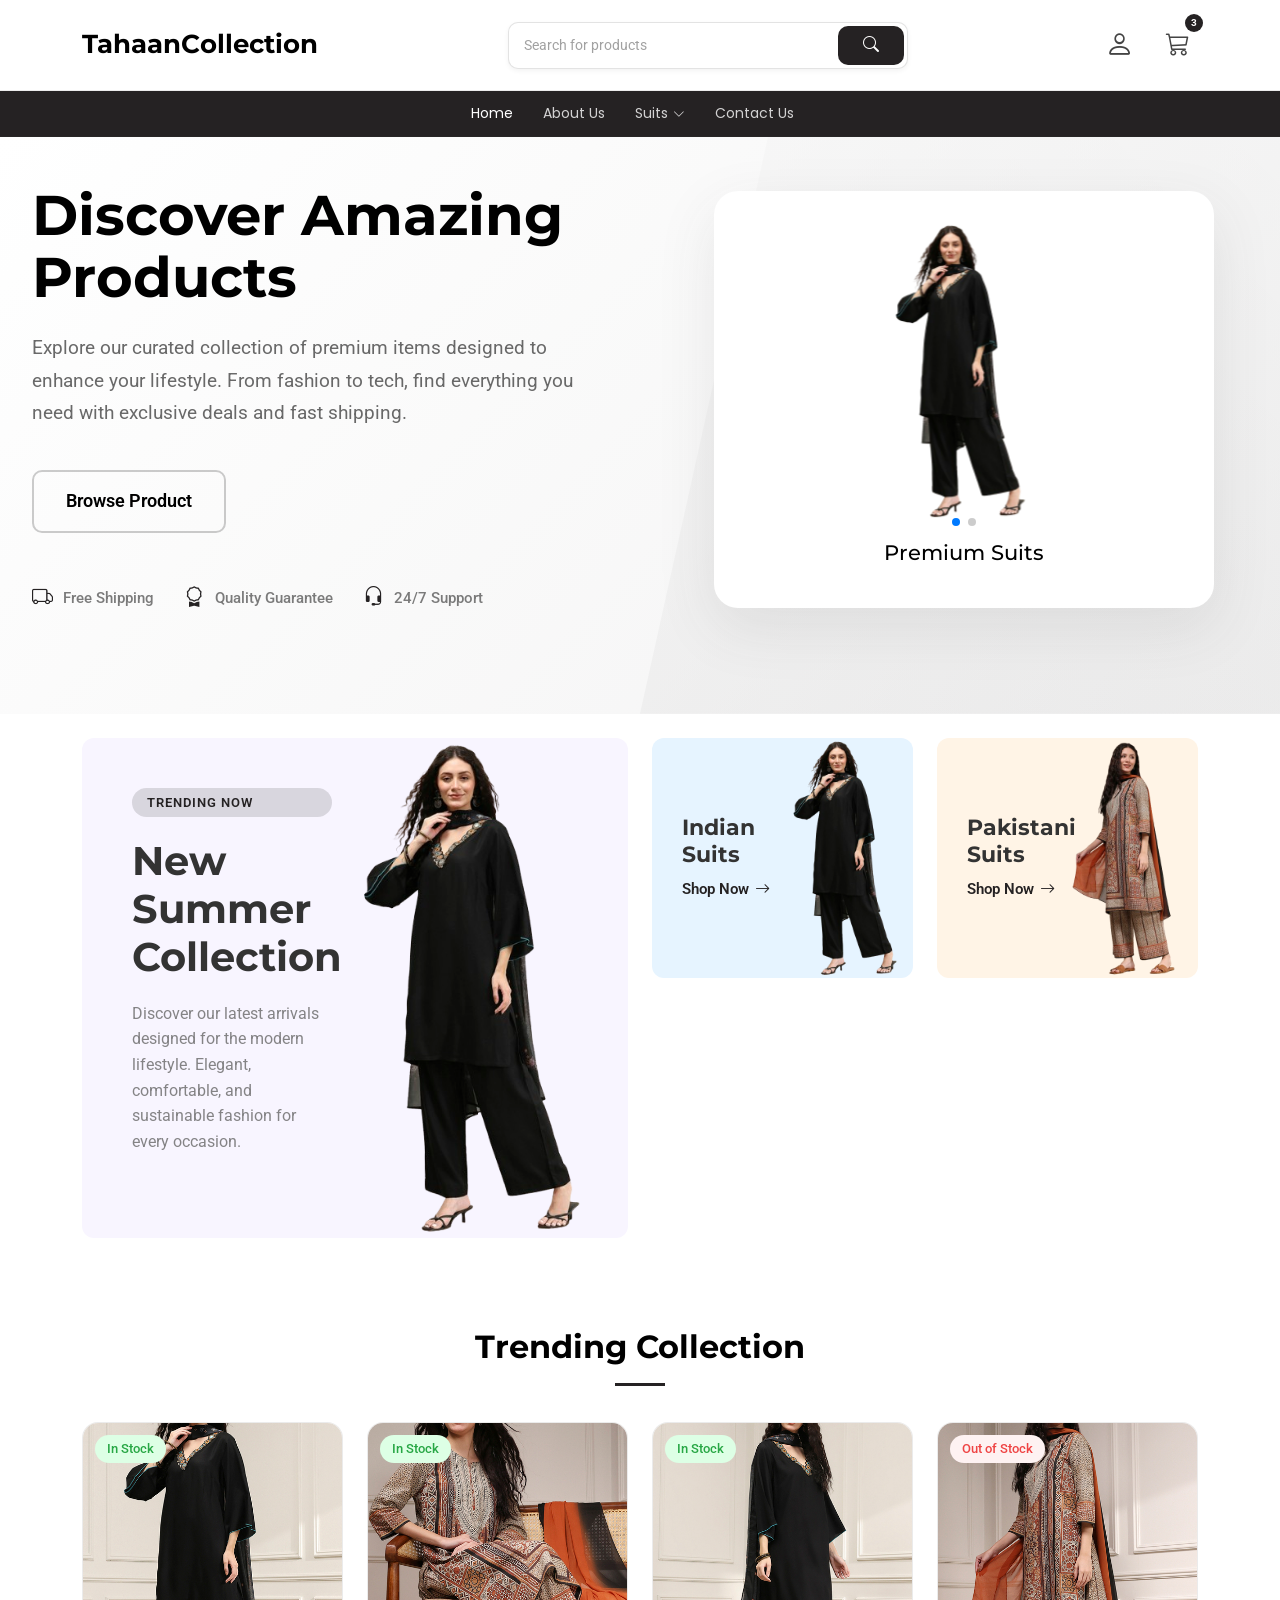
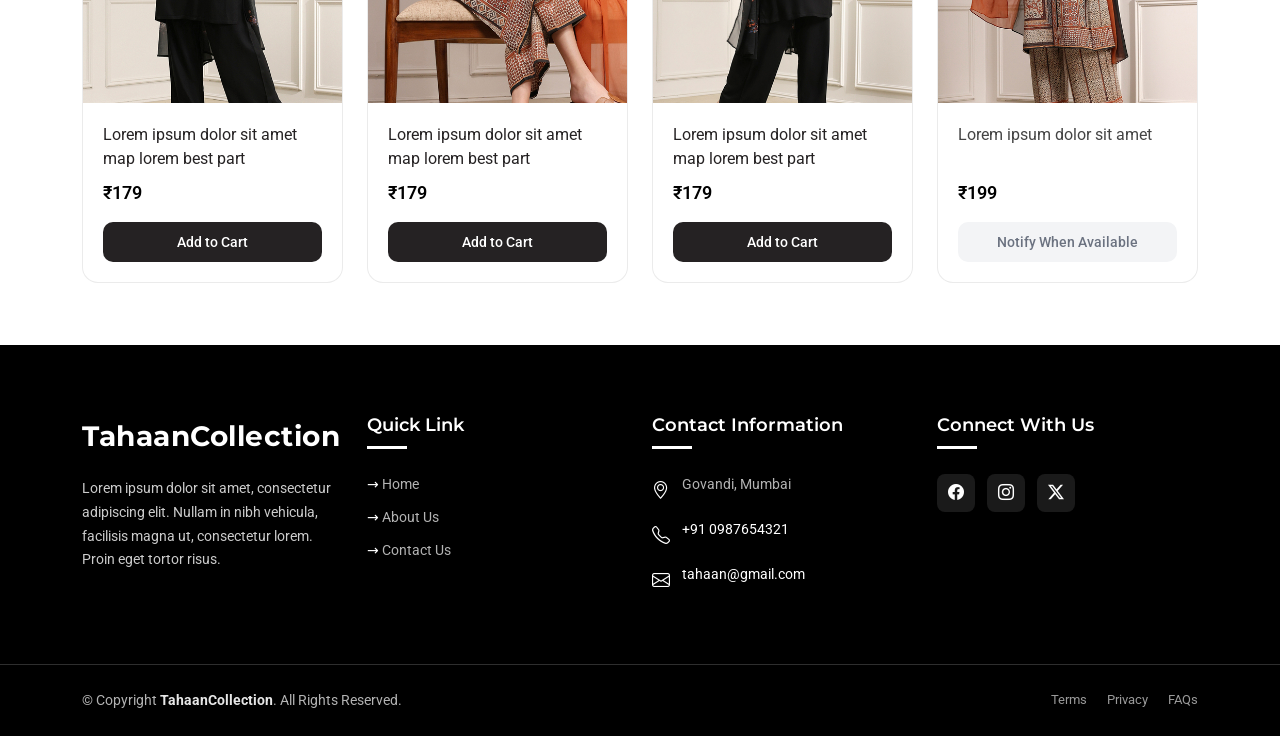
==== index.html @ 49e8da17 "first update" ====
<!DOCTYPE html>
<html lang="en">

<head>
  <meta charset="utf-8">
  <meta content="width=device-width, initial-scale=1.0" name="viewport">
  <title>Welcome to Tahaancollection</title>
  <meta name="description" content="">
  <meta name="keywords" content="">

  <!-- Favicons -->
  <!-- <link href="assets/img/favicon.png" rel="icon"> -->
  <link href="assets/img/apple-touch-icon.png" rel="apple-touch-icon">

  <!-- Fonts -->
  <link href="https://fonts.googleapis.com" rel="preconnect">
  <link href="https://fonts.gstatic.com" rel="preconnect" crossorigin>
  <link href="https://fonts.googleapis.com/css2?family=Roboto:ital,wght@0,100;0,300;0,400;0,500;0,700;0,900;1,100;1,300;1,400;1,500;1,700;1,900&family=Montserrat:ital,wght@0,100;0,200;0,300;0,400;0,500;0,600;0,700;0,800;0,900;1,100;1,200;1,300;1,400;1,500;1,600;1,700;1,800;1,900&family=Poppins:ital,wght@0,100;0,200;0,300;0,400;0,500;0,600;0,700;0,800;0,900;1,100;1,200;1,300;1,400;1,500;1,600;1,700;1,800;1,900&display=swap" rel="stylesheet">

  <!-- Vendor CSS Files -->
  <link href="assets/vendor/bootstrap/css/bootstrap.min.css" rel="stylesheet">
  <link href="assets/vendor/bootstrap-icons/bootstrap-icons.css" rel="stylesheet">
  <link href="assets/vendor/swiper/swiper-bundle.min.css" rel="stylesheet">
  <link href="assets/vendor/aos/aos.css" rel="stylesheet">
  <link href="assets/vendor/glightbox/css/glightbox.min.css" rel="stylesheet">
  <link href="assets/vendor/drift-zoom/drift-basic.css" rel="stylesheet">

  <!-- Main CSS File -->
  <link href="assets/css/main.css" rel="stylesheet">
<style>
  .prd-details{
    height: 40px;
  }

  .hero-container {
  display: flex;
  align-items: center;
  justify-content: space-between;
  flex-wrap: wrap; /* allows stacking */
  gap: 2rem;
  padding: 2rem 1rem;
}

/* Left side (text) */
.hero-content {
  flex: 1 1 50%;
  min-width: 280px;
}

/* Right side (image/product showcase) */
.hero-visuals {
  flex: 1 1 45%;
  min-width: 280px;
  display: flex;
  justify-content: center;
}

.product-card {
  margin: auto;
  text-align: center;
}

/* Mobile view (less than 768px) */
@media (max-width: 768px) {
  .product-card {
    max-width: 350px;
    margin: auto;
    text-align: center;
  }
  .hero-container {
    flex-direction: column;
    text-align: center;
  }

  .hero-actions {
    justify-content: center;
  }

  .features-list {
    display: flex;
    justify-content: center;
    gap: 1rem;
    flex-wrap: wrap;
  }

  .hero-visuals {
    margin-top: 2rem;
  }
}

</style>
</head>

<body class="index-page">

  <header id="header" class="header sticky-top">
    
    <!-- Main Header -->
    <div class="main-header">
      <div class="container-fluid container-xl">
        <div class="d-flex py-3 align-items-center justify-content-between">

          <!-- Logo -->
          <a href="index.html" class="logo d-flex align-items-center">
            <!-- Uncomment the line below if you also wish to use an image logo -->
            <!-- <img src="assets/img/logo.webp" alt=""> -->
            <h1 class="sitename">TahaanCollection</h1>
          </a>

          <!-- Search -->
          <form class="search-form desktop-search-form">
            <div class="input-group">
              <input type="text" class="form-control" placeholder="Search for products">
              <button class="btn" type="submit">
                <i class="bi bi-search"></i>
              </button>
            </div>
          </form>

          <!-- Actions -->
          <div class="header-actions d-flex align-items-center justify-content-end">

            <!-- Mobile Search Toggle -->
            <button class="header-action-btn mobile-search-toggle d-xl-none" type="button" data-bs-toggle="collapse" data-bs-target="#mobileSearch" aria-expanded="false" aria-controls="mobileSearch">
              <i class="bi bi-search"></i>
            </button>

            <!-- Account -->
            <div class="dropdown account-dropdown">
              <button class="header-action-btn" data-bs-toggle="dropdown">
                <i class="bi bi-person"></i>
              </button>
              <div class="dropdown-menu">
                <div class="dropdown-header">
                  <h6>Welcome to <span class="sitename">TahaanCollection</span></h6>
                  <p class="mb-0">Access account &amp; manage orders</p>
                </div>
                <div class="dropdown-body">
                  <a class="dropdown-item d-flex align-items-center" href="account.html">
                    <i class="bi bi-person-circle me-2"></i>
                    <span>My Profile</span>
                  </a>
                  <a class="dropdown-item d-flex align-items-center" href="account.html">
                    <i class="bi bi-bag-check me-2"></i>
                    <span>My Orders</span>
                  </a>
                  <!-- <a class="dropdown-item d-flex align-items-center" href="account.html">
                    <i class="bi bi-heart me-2"></i>
                    <span>My Wishlist</span>
                  </a> -->
                  <!-- <a class="dropdown-item d-flex align-items-center" href="account.html">
                    <i class="bi bi-gear me-2"></i>
                    <span>Settings</span>
                  </a> -->
                </div>
                <div class="dropdown-footer">
                  <a href="login.html" class="btn btn-primary w-100 mb-2">Sign In</a>
                  <a href="register.html" class="btn btn-outline-primary w-100">Register</a>
                </div>
              </div>
            </div>

            <!-- Wishlist -->
            <!-- <a href="account.html" class="header-action-btn d-none d-md-block">
              <i class="bi bi-heart"></i>
              <span class="badge">0</span>
            </a> -->

            <!-- Cart -->
            <a href="cart.html" class="header-action-btn">
              <i class="bi bi-cart3"></i>
              <span class="badge">3</span>
            </a>

            <!-- Mobile Navigation Toggle -->
            <i class="mobile-nav-toggle d-xl-none bi bi-list me-0"></i>

          </div>
        </div>
      </div>
    </div>

    <!-- Navigation -->
    <div class="header-nav">
      <div class="container-fluid container-xl position-relative">
        <nav id="navmenu" class="navmenu">
          <ul style="justify-content: center;">
            <li><a href="index.html" class="active">Home</a></li>
            <li><a href="about.html">About Us</a></li>
            <!-- Products Mega Menu 2 -->
            <li class="products-megamenu-2"><a href="#"><span>Suits</span> <i class="bi bi-chevron-down toggle-dropdown"></i></a>

              <!-- Products Mega Menu 2 Mobile View -->
              <ul class="mobile-megamenu">
                <li class="dropdown"><a href="#"><span>Indian Suit</span> <i class="bi bi-chevron-down toggle-dropdown"></i></a>
                  <ul>
                    <!-- <li><a href="#">Shirts &amp; Tops</a></li> -->
                    <li><a href="#">Suit Name 1</a></li>
                    <li><a href="#">Suit Name 2</a></li>
                    <li><a href="#">Suit Name 3</a></li>
                    <li><a href="#">Suit Name 4</a></li>
                  </ul>
                </li>

                <li class="dropdown"><a href="#"><span>Pakistani Suit</span> <i class="bi bi-chevron-down toggle-dropdown"></i></a>
                  <ul>
                    <li><a href="#">Suit Name 1</a></li>
                    <li><a href="#">Suit Name 2</a></li>
                    <li><a href="#">Suit Name 3</a></li>
                    <li><a href="#">Suit Name 4</a></li>
                  </ul>
                </li>
              </ul>
              <!-- End Products Mega Menu 2 Mobile View -->

              <!-- Products Mega Menu 2 Desktop View -->
              <div class="desktop-megamenu">

                <!-- Tabs Content -->
                <div class="megamenu-content tab-content">

                  <!-- Women Tab -->
                  <div class="tab-pane fade show active" id="womens-content-1883" role="tabpanel" aria-labelledby="womens-tab">
                    <div class="category-layout">
                      <div class="categories-section">
                        <div class="category-headers">
                          <h4>Indian Suit</h4>
                          <h4>Pakistani Suit</h4>
                        </div>

                        <div class="category-links">
                          <div class="link-row">
                            <a href="#">Suit Name 1</a>
                            <a href="#">Suit Name 1</a>
                          </div>
                          <div class="link-row">
                            <a href="#">Suit Name 2</a>
                            <a href="#">Suit Name 2</a>
                          </div>
                          <div class="link-row">
                            <a href="#">Suit Name 3</a>
                            <a href="#">Suit Name 3</a>
                          </div>
                          <div class="link-row">
                            <a href="#">Suit Name 4</a>
                            <a href="#">Suit Name 4</a>
                          </div>
                        </div>
                      </div>
                    </div>
                  </div>
                </div>

              </div><!-- End Products Mega Menu 2 Desktop View -->

            </li><!-- End Products Mega Menu 2 -->

            <li><a href="contact.html">Contact Us</a></li>

          </ul>
        </nav>
      </div>
    </div>

    <!-- Mobile Search Form -->
    <div class="collapse" id="mobileSearch">
      <div class="container">
        <form class="search-form">
          <div class="input-group">
            <input type="text" class="form-control" placeholder="Search for products">
            <button class="btn" type="submit">
              <i class="bi bi-search"></i>
            </button>
          </div>
        </form>
      </div>
    </div>

  </header>

  <main class="main">

    <!-- Hero Section -->
    <section id="hero" class="hero section pt-5">

      <div class="container-fluid">
        <div class="hero-container">
          <div class="hero-content">
            <div class="content-wrapper" data-aos="fade-up" data-aos-delay="100">
              <h1 class="hero-title">Discover Amazing Products</h1>
              <p class="hero-description">Explore our curated collection of premium items designed to enhance your lifestyle. From fashion to tech, find everything you need with exclusive deals and fast shipping.</p>
              <div class="hero-actions" data-aos="fade-up" data-aos-delay="200">
                <!-- <a href="#products" class="btn-primary">Shop Now</a> -->
                <a href="#categories" class="btn-secondary">Browse Product</a>
              </div>
              <div class="features-list" data-aos="fade-up" data-aos-delay="300">
                <div class="feature-item">
                  <i class="bi bi-truck"></i>
                  <span>Free Shipping</span>
                </div>
                <div class="feature-item">
                  <i class="bi bi-award"></i>
                  <span>Quality Guarantee</span>
                </div>
                <div class="feature-item">
                  <i class="bi bi-headset"></i>
                  <span>24/7 Support</span>
                </div>
              </div>
            </div>
          </div>

          <div class="hero-visuals">
            <div class="product-showcase" data-aos="fade-left" data-aos-delay="200">
              <div class="product-card featured">
                <div class="swiper mySwiper">
                  <div class="swiper-wrapper">
                    <div class="swiper-slide"><img src="assets/img/suit/ind1-removebg.png" alt="Featured Product" class="img-fluid"></div>
                    <div class="swiper-slide"><img src="assets/img/suit/pak4-removebg.png" alt="Featured Product" class="img-fluid"></div>
                    <!-- <div class="swiper-slide"><img src="assets/img/product/product-2.webp" alt="Featured Product" class="img-fluid"></div> -->
                  </div>
                  <div class="swiper-pagination"></div>
                </div>
                
                <div class="product-info">
                  <h4>Premium Suits</h4>
                </div>
              </div>
            </div>
          </div>
        </div>
      </div>

    </section><!-- /Hero Section -->

    <!-- Promo Cards Section -->
    <section id="promo-cards" class="promo-cards section">
      <div class="container" data-aos="fade-up" data-aos-delay="100">
        <div class="row gy-4">

          <div class="col-lg-6">
            <div class="category-featured" data-aos="fade-right" data-aos-delay="200">
              <div class="category-image">
                <img src="assets/img/suit/ind1-removebg.png" alt="Women's Collection" class="img-fluid">
              </div>
              <div class="category-content">
                <span class="category-tag">Trending Now</span>
                <h2>New Summer Collection</h2>
                <p>Discover our latest arrivals designed for the modern lifestyle. Elegant, comfortable, and sustainable fashion for every occasion.</p>
                <!-- <a href="#" class="btn-shop">Explore Collection <i class="bi bi-arrow-right"></i></a> -->
              </div>
            </div>
          </div>

          <div class="col-lg-6">

            <div class="row gy-4">

              <div class="col-xl-6">
                <div class="category-card cat-men" data-aos="fade-up" data-aos-delay="300">
                  <div class="category-image">
                    <img src="assets/img/suit/ind1-removebg.png" alt="Men's Fashion" class="img-fluid">
                  </div>
                  <div class="category-content">
                    <h4>Indian Suits</h4>
                    <a href="#" class="card-link">Shop Now <i class="bi bi-arrow-right"></i></a>
                  </div>
                </div>
              </div>

              <div class="col-xl-6">
                <div class="category-card cat-kids" data-aos="fade-up" data-aos-delay="400">
                  <div class="category-image">
                    <img src="assets/img/suit/pak4-removebg.png" alt="Kid's Fashion" class="img-fluid">
                  </div>
                  <div class="category-content">
                    <h4>Pakistani Suits</h4>
                    <a href="#" class="card-link">Shop Now <i class="bi bi-arrow-right"></i></a>
                  </div>
                </div>
              </div>
            </div>
          </div>

        </div>

      </div>
    </section><!-- /Promo Cards Section -->
    <!-- Best Sellers Section -->
    <section id="best-sellers" class="best-sellers section">

      <!-- Section Title -->
      <div class="container section-title pb-3" data-aos="fade-up">
        <h2>Trending Collection</h2>
        <!-- <p>Necessitatibus eius consequatur ex aliquid fuga eum quidem sint consectetur velit</p> -->
      </div>
      <!-- End Section Title -->

      <div class="container" data-aos="fade-up" data-aos-delay="100">

        <div class="account">
          <div class="wishlist-grid">
            <!-- Product Item 1 -->
            <div class="wishlist-card" data-aos="fade-up" data-aos-delay="100">
              <div class="wishlist-image">
                <a href="product-details.html"><img src="assets/img/suit/ind1.jpg" alt="Product" loading="lazy" class="img-fluid"></a>
                <div class="sale-badge">In Stock</div>
              </div>
              <div class="wishlist-content">
                <a href="product-details.html"><p class="prd-details">Lorem ipsum dolor sit amet map lorem best part</p></a>
                <div class="product-meta">
                  <div class="price">
                    <span class="current">₹179</span>
                    <!-- <span class="original">₹99.99</span> -->
                  </div>
                </div>
                <button type="button" class="btn-add-cart">Add to Cart</button>
              </div>
            </div>

            <!-- Product Item 2 -->
            <div class="wishlist-card" data-aos="fade-up" data-aos-delay="100">
              <div class="wishlist-image">
                <a href="product-details.html"><img src="assets/img/suit/pak1.jpg" alt="Product" loading="lazy"></a>
                <div class="sale-badge">In Stock</div>
              </div>
              <div class="wishlist-content">
                <a href="product-details.html"><p class="prd-details">Lorem ipsum dolor sit amet map lorem best part</p></a>
                <div class="product-meta">
                  <div class="price">
                    <span class="current">₹179</span>
                    <!-- <span class="original">₹99.99</span> -->
                  </div>
                </div>
                <button type="button" class="btn-add-cart">Add to Cart</button>
              </div>
            </div>

            <!-- Product Item 3 -->
            <div class="wishlist-card" data-aos="fade-up" data-aos-delay="100">
              <div class="wishlist-image">
                <a href="product-details.html"><img src="assets/img/suit/ind3.jpg" alt="Product" loading="lazy"></a>
                <div class="sale-badge">In Stock</div>
              </div>
              <div class="wishlist-content">
                <a href="product-details.html"><p class="prd-details">Lorem ipsum dolor sit amet map lorem best part</p></a>
                <div class="product-meta">
                  <div class="price">
                    <span class="current">₹179</span>
                    <!-- <span class="original">₹99.99</span> -->
                  </div>
                </div>
                <button type="button" class="btn-add-cart">Add to Cart</button>
              </div>
            </div>

            <!-- Product Item 4 -->
            <div class="wishlist-card" data-aos="fade-up" data-aos-delay="300">
              <div class="wishlist-image">
                <img src="assets/img/suit/pak4.jpg" alt="Product" loading="lazy">
                <div class="out-of-stock-badge">Out of Stock</div>
              </div>
              <div class="wishlist-content">
                <p class="prd-details">Lorem ipsum dolor sit amet</p>
                <div class="product-meta">
                  <div class="price">
                    <span class="current">₹199</span>
                  </div>
                </div>
                <button type="button" class="btn-notify">Notify When Available</button>
              </div>
            </div>
          </div>
          <!-- Product 1 -->
          
          <!-- End Product 4 -->

        </div>

      </div>

    </section>
    <!-- /Best Sellers Section -->
    
    
  </main>

  <footer id="footer" class="footer dark-background">
    <div class="footer-main">
      <div class="container">
        <div class="row gy-4">
          <div class="col-lg-3 col-md-6 col-sm-6">
            <div class="footer-widget footer-about">
              <a href="index.html" class="logo">
                <span class="sitename">TahaanCollection</span>
              </a>
              <p>Lorem ipsum dolor sit amet, consectetur adipiscing elit. Nullam in nibh vehicula, facilisis magna ut, consectetur lorem. Proin eget tortor risus.</p>

            </div>
          </div>

          <div class="col-lg-3 col-md-6 col-sm-6" style="justify-items:center">
            <div class="footer-widget">
              <h4>Quick Link</h4>
              <ul class="footer-links">
                <li><a href="index.html">Home</a></li>
                <li><a href="about.html">About Us</a></li>
                <li><a href="contact.html">Contact Us</a></li>
              </ul>
            </div>
          </div>

          <div class="col-lg-3 col-md-6">
            <div class="footer-widget">
              <h4>Contact Information</h4>
              <div class="footer-contact">
                <div class="contact-item">
                  <i class="bi bi-geo-alt"></i>
                  <span>Govandi, Mumbai</span>
                </div>
                <div class="contact-item">
                  <i class="bi bi-telephone"></i>
                  <span><a href="tel:+910987654321">+91 0987654321</a></span>
                </div>
                <div class="contact-item">
                  <i class="bi bi-envelope"></i>
                  <span><a href="mailto:tahaan@gmail.com">tahaan@gmail.com</a></span>
                </div>
              </div>
            </div>
          </div>
          <div class="col-lg-3 col-md-6 col-sm-6">
            <div class="social-links footer-widget mt-0">
                <h4>Connect With Us</h4>
                <div class="social-icons">
                  <a href="#" aria-label="Facebook"><i class="bi bi-facebook"></i></a>
                  <a href="#" aria-label="Instagram"><i class="bi bi-instagram"></i></a>
                  <a href="#" aria-label="Twitter"><i class="bi bi-twitter-x"></i></a>
                </div>
              </div>
          </div>
        </div>
      </div>
    </div>

    <div class="footer-bottom">
      <div class="container">
        <div class="row gy-3 align-items-center">
          <div class="col-lg-6 col-md-12">
            <div class="copyright">
              <p>© <span>Copyright</span> <strong class="sitename">TahaanCollection</strong>. All Rights Reserved.</p>
            </div>
          </div>

          <div class="col-lg-6 col-md-12">
            <div class="d-flex flex-wrap justify-content-lg-end justify-content-center align-items-center gap-4">
              

              <div class="legal-links">
                <a href="tos.html">Terms</a>
                <a href="privacy.html">Privacy</a>
                <a href="tos.html">FAQs</a>
              </div>
            </div>
          </div>
        </div>

      </div>
    </div>
  </footer>

  <!-- Scroll Top -->
  <a href="#" id="scroll-top" class="scroll-top d-flex align-items-center justify-content-center"><i class="bi bi-arrow-up-short"></i></a>

  <!-- Preloader -->
  <div id="preloader"></div>

  <!-- Vendor JS Files -->
  <script src="assets/vendor/bootstrap/js/bootstrap.bundle.min.js"></script>
  <script src="assets/vendor/php-email-form/validate.js"></script>
  <script src="assets/vendor/swiper/swiper-bundle.min.js"></script>
  <script src="assets/vendor/aos/aos.js"></script>
  <script src="assets/vendor/glightbox/js/glightbox.min.js"></script>
  <script src="assets/vendor/drift-zoom/Drift.min.js"></script>
  <script src="assets/vendor/purecounter/purecounter_vanilla.js"></script>
  <script src="assets/js/swiper.js"></script>
  <!-- Main JS File -->
  <script src="assets/js/main.js"></script>
  
</body>

</html>
---- assets/vendor/drift-zoom/drift-basic.css ----
@keyframes drift-fadeZoomIn {
  0% {
    transform: scale(1.5);
    opacity: 0;
  }
  100% {
    transform: scale(1);
    opacity: 1;
  }
}

@keyframes drift-fadeZoomOut {
  0% {
    transform: scale(1);
    opacity: 1;
  }
  15% {
    transform: scale(1.1);
    opacity: 1;
  }
  100% {
    transform: scale(0.5);
    opacity: 0;
  }
}

@keyframes drift-loader-rotate {
  0% {
    transform: translate(-50%, -50%) rotate(0);
  }
  50% {
    transform: translate(-50%, -50%) rotate(-180deg);
  }
  100% {
    transform: translate(-50%, -50%) rotate(-360deg);
  }
}

@keyframes drift-loader-before {
  0% {
    transform: scale(1);
  }
  10% {
    transform: scale(1.2) translateX(6px);
  }
  25% {
    transform: scale(1.3) translateX(8px);
  }
  40% {
    transform: scale(1.2) translateX(6px);
  }
  50% {
    transform: scale(1);
  }
  60% {
    transform: scale(0.8) translateX(6px);
  }
  75% {
    transform: scale(0.7) translateX(8px);
  }
  90% {
    transform: scale(0.8) translateX(6px);
  }
  100% {
    transform: scale(1);
  }
}

@keyframes drift-loader-after {
  0% {
    transform: scale(1);
  }
  10% {
    transform: scale(1.2) translateX(-6px);
  }
  25% {
    transform: scale(1.3) translateX(-8px);
  }
  40% {
    transform: scale(1.2) translateX(-6px);
  }
  50% {
    transform: scale(1);
  }
  60% {
    transform: scale(0.8) translateX(-6px);
  }
  75% {
    transform: scale(0.7) translateX(-8px);
  }
  90% {
    transform: scale(0.8) translateX(-6px);
  }
  100% {
    transform: scale(1);
  }
}

@-webkit-keyframes drift-fadeZoomIn {
  0% {
    -webkit-transform: scale(1.5);
    opacity: 0;
  }
  100% {
    -webkit-transform: scale(1);
    opacity: 1;
  }
}

@-webkit-keyframes drift-fadeZoomOut {
  0% {
    -webkit-transform: scale(1);
    opacity: 1;
  }
  15% {
    -webkit-transform: scale(1.1);
    opacity: 1;
  }
  100% {
    -webkit-transform: scale(0.5);
    opacity: 0;
  }
}

@-webkit-keyframes drift-loader-rotate {
  0% {
    -webkit-transform: translate(-50%, -50%) rotate(0);
  }
  50% {
    -webkit-transform: translate(-50%, -50%) rotate(-180deg);
  }
  100% {
    -webkit-transform: translate(-50%, -50%) rotate(-360deg);
  }
}

@-webkit-keyframes drift-loader-before {
  0% {
    -webkit-transform: scale(1);
  }
  10% {
    -webkit-transform: scale(1.2) translateX(6px);
  }
  25% {
    -webkit-transform: scale(1.3) translateX(8px);
  }
  40% {
    -webkit-transform: scale(1.2) translateX(6px);
  }
  50% {
    -webkit-transform: scale(1);
  }
  60% {
    -webkit-transform: scale(0.8) translateX(6px);
  }
  75% {
    -webkit-transform: scale(0.7) translateX(8px);
  }
  90% {
    -webkit-transform: scale(0.8) translateX(6px);
  }
  100% {
    -webkit-transform: scale(1);
  }
}

@-webkit-keyframes drift-loader-after {
  0% {
    -webkit-transform: scale(1);
  }
  10% {
    -webkit-transform: scale(1.2) translateX(-6px);
  }
  25% {
    -webkit-transform: scale(1.3) translateX(-8px);
  }
  40% {
    -webkit-transform: scale(1.2) translateX(-6px);
  }
  50% {
    -webkit-transform: scale(1);
  }
  60% {
    -webkit-transform: scale(0.8) translateX(-6px);
  }
  75% {
    -webkit-transform: scale(0.7) translateX(-8px);
  }
  90% {
    -webkit-transform: scale(0.8) translateX(-6px);
  }
  100% {
    -webkit-transform: scale(1);
  }
}

.drift-zoom-pane {
  background: rgba(0, 0, 0, 0.5);
  /* This is required because of a bug that causes border-radius to not
  work with child elements in certain cases. */
  transform: translate3d(0, 0, 0);
  -webkit-transform: translate3d(0, 0, 0);
}

.drift-zoom-pane.drift-opening {
  animation: drift-fadeZoomIn 180ms ease-out;
  -webkit-animation: drift-fadeZoomIn 180ms ease-out;
}

.drift-zoom-pane.drift-closing {
  animation: drift-fadeZoomOut 210ms ease-in;
  -webkit-animation: drift-fadeZoomOut 210ms ease-in;
}

.drift-zoom-pane.drift-inline {
  position: absolute;
  width: 150px;
  height: 150px;
  border-radius: 75px;
  box-shadow: 0 6px 18px rgba(0, 0, 0, 0.3);
}

.drift-loading .drift-zoom-pane-loader {
  display: block;
  position: absolute;
  top: 50%;
  left: 50%;
  transform: translate(-50%, -50%);
  -webkit-transform: translate(-50%, -50%);
  width: 66px;
  height: 20px;
  animation: drift-loader-rotate 1800ms infinite linear;
  -webkit-animation: drift-loader-rotate 1800ms infinite linear;
}

.drift-zoom-pane-loader:before,
.drift-zoom-pane-loader:after {
  content: "";
  display: block;
  width: 20px;
  height: 20px;
  position: absolute;
  top: 50%;
  margin-top: -10px;
  border-radius: 20px;
  background: rgba(255, 255, 255, 0.9);
}

.drift-zoom-pane-loader:before {
  left: 0;
  animation: drift-loader-before 1800ms infinite linear;
  -webkit-animation: drift-loader-before 1800ms infinite linear;
}

.drift-zoom-pane-loader:after {
  right: 0;
  animation: drift-loader-after 1800ms infinite linear;
  -webkit-animation: drift-loader-after 1800ms infinite linear;
  animation-delay: -900ms;
  -webkit-animation-delay: -900ms;
}

.drift-bounding-box {
  background-color: rgba(0, 0, 0, 0.4);
}
---- assets/css/main.css ----
/**
* Template Name: NiceShop
* Template URL: https://bootstrapmade.com/niceshop-bootstrap-ecommerce-template/
* Updated: Aug 26 2025 with Bootstrap v5.3.7
* Author: BootstrapMade.com
* License: https://bootstrapmade.com/license/
*/

@charset "UTF-8";

/*--------------------------------------------------------------
# Font & Color Variables
# Help: https://bootstrapmade.com/color-system/
--------------------------------------------------------------*/
/* Fonts */
:root {
  --default-font: "Roboto",  system-ui, -apple-system, "Segoe UI", Roboto, "Helvetica Neue", Arial, "Noto Sans", "Liberation Sans", sans-serif, "Apple Color Emoji", "Segoe UI Emoji", "Segoe UI Symbol", "Noto Color Emoji";
  --heading-font: "Montserrat",  sans-serif;
  --nav-font: "Poppins",  sans-serif;
}

/* Global Colors - The following color variables are used throughout the website. Updating them here will change the color scheme of the entire website */
:root { 
  --background-color: #ffffff; /* Background color for the entire website, including individual sections */
  --default-color: #444444; /* Default color used for the majority of the text content across the entire website */
  --heading-color: #000000; /* Color for headings, subheadings and title throughout the website */
  --accent-color: #252223; /* Accent color that represents your brand on the website. It's used for buttons, links, and other elements that need to stand out */
  --surface-color: #ffffff; /* The surface color is used as a background of boxed elements within sections, such as cards, icon boxes, or other elements that require a visual separation from the global background. */
  --contrast-color: #ffffff; /* Contrast color for text, ensuring readability against backgrounds of accent, heading, or default colors. */
}

/* Nav Menu Colors - The following color variables are used specifically for the navigation menu. They are separate from the global colors to allow for more customization options */
:root {
  --nav-color: rgba(255, 255, 255, 0.8);  /* The default color of the main navmenu links */
  --nav-hover-color: #ffffff; /* Applied to main navmenu links when they are hovered over or active */
  --nav-mobile-background-color: #ffffff; /* Used as the background color for mobile navigation menu */
  --nav-dropdown-background-color: #ffffff; /* Used as the background color for dropdown items that appear when hovering over primary navigation items */
  --nav-dropdown-color: #444444; /* Used for navigation links of the dropdown items in the navigation menu. */
  --nav-dropdown-hover-color: #252223; /* Similar to --nav-hover-color, this color is applied to dropdown navigation links when they are hovered over. */
}

/* Color Presets - These classes override global colors when applied to any section or element, providing reuse of the sam color scheme. */

.light-background {
  --background-color: #f6f6f6;
  --surface-color: #ffffff;
}

.dark-background {
  --background-color: #000000;
  --default-color: #ffffff;
  --heading-color: #ffffff;
  --accent-color: #ffffff;
  --surface-color: #232424;
  --contrast-color: #ffffff;
}

/* Smooth scroll */
:root {
  scroll-behavior: smooth;
}

/*--------------------------------------------------------------
# General Styling & Shared Classes
--------------------------------------------------------------*/
body {
  color: var(--default-color);
  background-color: var(--background-color);
  font-family: var(--default-font);
}

a {
  color: var(--accent-color);
  text-decoration: none;
  transition: 0.3s;
}

a:hover {
  color: color-mix(in srgb, var(--accent-color), transparent 25%);
  text-decoration: none;
}

h1,
h2,
h3,
h4,
h5,
h6 {
  color: var(--heading-color);
  font-family: var(--heading-font);
}

/* Pulsating Play Button
------------------------------*/
.pulsating-play-btn {
  width: 94px;
  height: 94px;
  background: radial-gradient(var(--accent-color) 50%, color-mix(in srgb, var(--accent-color), transparent 75%) 52%);
  border-radius: 50%;
  display: block;
  position: relative;
  overflow: hidden;
}

.pulsating-play-btn:before {
  content: "";
  position: absolute;
  width: 120px;
  height: 120px;
  animation-delay: 0s;
  animation: pulsate-play-btn 2s;
  animation-direction: forwards;
  animation-iteration-count: infinite;
  animation-timing-function: steps;
  opacity: 1;
  border-radius: 50%;
  border: 5px solid color-mix(in srgb, var(--accent-color), transparent 30%);
  top: -15%;
  left: -15%;
  background: rgba(198, 16, 0, 0);
}

.pulsating-play-btn:after {
  content: "";
  position: absolute;
  left: 50%;
  top: 50%;
  transform: translateX(-40%) translateY(-50%);
  width: 0;
  height: 0;
  border-top: 10px solid transparent;
  border-bottom: 10px solid transparent;
  border-left: 15px solid #fff;
  z-index: 100;
  transition: all 400ms cubic-bezier(0.55, 0.055, 0.675, 0.19);
}

.pulsating-play-btn:hover:before {
  content: "";
  position: absolute;
  left: 50%;
  top: 50%;
  transform: translateX(-40%) translateY(-50%);
  width: 0;
  height: 0;
  border: none;
  border-top: 10px solid transparent;
  border-bottom: 10px solid transparent;
  border-left: 15px solid #fff;
  z-index: 200;
  animation: none;
  border-radius: 0;
}

.pulsating-play-btn:hover:after {
  border-left: 15px solid var(--accent-color);
  transform: scale(20);
}

@keyframes pulsate-play-btn {
  0% {
    transform: scale(0.6, 0.6);
    opacity: 1;
  }

  100% {
    transform: scale(1, 1);
    opacity: 0;
  }
}

/* PHP Email Form Messages
------------------------------*/
.php-email-form .error-message {
  display: none;
  background: #df1529;
  color: #ffffff;
  text-align: left;
  padding: 15px;
  margin-bottom: 24px;
  font-weight: 600;
}

.php-email-form .sent-message {
  display: none;
  color: #ffffff;
  background: #059652;
  text-align: center;
  padding: 15px;
  margin-bottom: 24px;
  font-weight: 600;
}

.php-email-form .loading {
  display: none;
  background: var(--surface-color);
  text-align: center;
  padding: 15px;
  margin-bottom: 24px;
}

.php-email-form .loading:before {
  content: "";
  display: inline-block;
  border-radius: 50%;
  width: 24px;
  height: 24px;
  margin: 0 10px -6px 0;
  border: 3px solid var(--accent-color);
  border-top-color: var(--surface-color);
  animation: php-email-form-loading 1s linear infinite;
}

@keyframes php-email-form-loading {
  0% {
    transform: rotate(0deg);
  }

  100% {
    transform: rotate(360deg);
  }
}

/*--------------------------------------------------------------
# Global Header
--------------------------------------------------------------*/
.header {
  color: var(--default-color);
  background-color: var(--background-color);
  transition: all 0.5s;
  z-index: 997;
}

.header .top-bar {
  background-color: color-mix(in srgb, var(--default-color), transparent 96%);
  font-size: 14px;
}

.header .top-bar .top-bar-item {
  color: var(--default-color);
}

.header .top-bar .top-bar-item a {
  color: var(--accent-color);
  text-decoration: none;
}

.header .top-bar .top-bar-item a:hover {
  text-decoration: underline;
}

.header .top-bar .top-bar-item .selected-icon {
  color: var(--accent-color);
  opacity: 1;
  width: 16px;
}

.header .top-bar .announcement-slider {
  color: var(--accent-color);
  font-weight: 500;
  height: 24px;
  overflow: hidden;
}

.header .top-bar .announcement-slider .swiper-wrapper {
  height: auto !important;
}

.header .top-bar .announcement-slider .swiper-slide {
  text-align: center;
  height: 24px;
  line-height: 24px;
}

.header .top-bar .dropdown-menu {
  min-width: 150px;
  padding: 0.5rem 0;
  margin-top: 0.5rem;
  background-color: var(--surface-color);
  border: 1px solid color-mix(in srgb, var(--default-color), transparent 90%);
  border-radius: 4px;
  box-shadow: 0 2px 15px rgba(0, 0, 0, 0.1);
}

.header .top-bar .dropdown-menu .dropdown-item {
  padding: 0.5rem 1rem;
  font-size: 14px;
  color: var(--default-color);
  display: flex;
  align-items: center;
}

.header .top-bar .dropdown-menu .dropdown-item .selected-icon {
  opacity: 1;
  color: var(--accent-color);
  width: 16px;
}

.header .top-bar .dropdown-menu .dropdown-item:hover {
  background-color: color-mix(in srgb, var(--accent-color), transparent 90%);
  color: var(--accent-color);
}

.header .main-header {
  border-bottom: 1px solid color-mix(in srgb, var(--default-color), transparent 90%);
}

.header .main-header .logo {
  line-height: 1;
}

.header .main-header .logo img {
  max-height: 32px;
  margin-right: 8px;
}

.header .main-header .logo h1 {
  font-size: 26px;
  margin: 0;
  font-weight: 700;
  color: var(--heading-color);
}

@media (max-width: 768px) {
  .header .main-header .logo h1 {
    font-size: 24px;
  }
}

.header .main-header .desktop-search-form {
  min-width: 400px;
}

@media (max-width: 1200px) {
  .header .main-header .desktop-search-form {
    display: none;
  }
}

.header .main-header .header-actions {
  gap: 16px;
}

.header .main-header .header-actions .header-action-btn {
  position: relative;
  background: none;
  border: none;
  padding: 0.5rem;
  color: var(--default-color);
  font-size: 15px;
  cursor: pointer;
  transition: color 0.3s ease;
}

.header .main-header .header-actions .header-action-btn i {
  font-size: 24px;
}

.header .main-header .header-actions .header-action-btn i.bi-person {
  font-size: 28px;
}

.header .main-header .header-actions .header-action-btn:hover {
  color: var(--accent-color);
}

.header .main-header .header-actions .header-action-btn .badge {
  position: absolute;
  top: -5px;
  right: -5px;
  background-color: var(--accent-color);
  color: var(--contrast-color);
  font-size: 10px;
  padding: 2px 6px;
  border-radius: 10px;
  min-width: 18px;
  height: 18px;
  display: flex;
  align-items: center;
  justify-content: center;
}

.header .main-header .account-dropdown .dropdown-menu {
  background-color: var(--surface-color);
  min-width: 280px;
  padding: 0;
  border-radius: 6px;
  margin-top: 0.75rem;
  box-shadow: 0 5px 30px rgba(0, 0, 0, 0.15);
  border: 1px solid color-mix(in srgb, var(--default-color), transparent 90%);
}

.header .main-header .account-dropdown .dropdown-menu .dropdown-header {
  padding: 1.25rem;
  border-bottom: 1px solid color-mix(in srgb, var(--default-color), transparent 90%);
}

.header .main-header .account-dropdown .dropdown-menu .dropdown-header h6 {
  margin: 0 0 0.25rem;
  color: var(--heading-color);
  font-size: 16px;
}

.header .main-header .account-dropdown .dropdown-menu .dropdown-header p {
  font-size: 13px;
  color: color-mix(in srgb, var(--default-color), transparent 40%);
}

.header .main-header .account-dropdown .dropdown-menu .dropdown-body {
  padding: 1rem 0;
}

.header .main-header .account-dropdown .dropdown-menu .dropdown-body .dropdown-item {
  padding: 0.5rem 1.25rem;
  font-size: 14px;
  color: var(--default-color);
  transition: all 0.2s ease;
}

.header .main-header .account-dropdown .dropdown-menu .dropdown-body .dropdown-item i {
  color: color-mix(in srgb, var(--default-color), transparent 30%);
  transition: color 0.2s ease;
  font-size: 16px;
}

.header .main-header .account-dropdown .dropdown-menu .dropdown-body .dropdown-item:hover {
  background-color: color-mix(in srgb, var(--accent-color), transparent 90%);
  color: var(--accent-color);
}

.header .main-header .account-dropdown .dropdown-menu .dropdown-body .dropdown-item:hover i {
  color: var(--accent-color);
}

.header .main-header .account-dropdown .dropdown-menu .dropdown-footer {
  padding: 1.25rem;
  background-color: color-mix(in srgb, var(--default-color), transparent 97%);
  border-top: 1px solid color-mix(in srgb, var(--default-color), transparent 90%);
}

.header .main-header .account-dropdown .dropdown-menu .dropdown-footer .btn {
  font-size: 14px;
  padding: 0.5rem 1rem;
  background-color: var(--accent-color);
  border-color: var(--accent-color);
  color: var(--contrast-color);
  transition: 0.3s;
  border-radius: 50px;
}

.header .main-header .account-dropdown .dropdown-menu .dropdown-footer .btn-outline-primary {
  border-color: var(--accent-color);
  background-color: transparent;
  color: var(--accent-color);
}

.header .main-header .account-dropdown .dropdown-menu .dropdown-footer .btn-outline-primary:hover {
  background-color: var(--accent-color);
  color: var(--contrast-color);
}

.header .search-form {
  margin: 0;
}

.header .search-form .input-group {
  border: 1px solid color-mix(in srgb, var(--default-color), transparent 85%);
  border-radius: 10px;
  overflow: visible;
  background-color: var(--surface-color);
  box-shadow: 0 2px 5px rgba(0, 0, 0, 0.05);
  transition: all 0.3s ease;
}

.header .search-form .input-group:focus-within {
  border-color: var(--accent-color);
  box-shadow: 0 3px 8px rgba(0, 0, 0, 0.1);
}

.header .search-form .input-group .form-control {
  border: none;
  padding: 12px 15px;
  font-size: 14px;
  background-color: transparent;
  color: var(--default-color);
}

.header .search-form .input-group .form-control::placeholder {
  color: color-mix(in srgb, var(--default-color), transparent 50%);
  font-size: 14px;
}

.header .search-form .input-group .form-control:focus {
  box-shadow: none;
}

.header .search-form .input-group .btn {
  background-color: var(--accent-color);
  color: var(--contrast-color);
  padding: 0 25px;
  border: none;
  transition: all 0.3s ease;
  border-radius: 10px !important;
  margin: 3px;
}

.header .search-form .input-group .btn:hover {
  background-color: color-mix(in srgb, var(--accent-color), transparent 20%);
}

.header .search-form .input-group .btn i {
  font-size: 16px;
}

.header .header-nav {
  background-color: var(--accent-color);
}

@media (min-width: 1200px) {
  .header .header-nav {
    border-bottom: 1px solid color-mix(in srgb, var(--default-color), transparent 90%);
  }
}

.header #mobileSearch {
  background-color: color-mix(in srgb, var(--default-color), transparent 96%);
  z-index: 1000;
}

.header #mobileSearch .search-form {
  padding: 10px 0;
}

@media (max-width: 991.98px) {
  .header .main-header .header-actions {
    gap: 0.5rem;
  }

  .header .main-header .header-actions .header-action-btn {
    padding: 0.25rem;
  }

  .header .main-header .header-actions .header-action-btn i {
    font-size: 20px;
  }
}

/*--------------------------------------------------------------
# Navigation Menu
--------------------------------------------------------------*/
/* Navmenu - Desktop */
@media (min-width: 1200px) {
  .navmenu {
    padding: 0;
  }

  .navmenu ul {
    margin: 0;
    padding: 0;
    display: flex;
    list-style: none;
    align-items: center;
  }

  .navmenu li {
    position: relative;
  }

  .navmenu a,
  .navmenu a:focus {
    color: var(--nav-color);
    padding: 12px 15px;
    font-size: 14px;
    font-family: var(--nav-font);
    font-weight: 400;
    display: flex;
    align-items: center;
    justify-content: space-between;
    white-space: nowrap;
    transition: 0.3s;
  }

  .navmenu a i,
  .navmenu a:focus i {
    font-size: 12px;
    line-height: 0;
    margin-left: 5px;
    transition: 0.3s;
  }

  .navmenu li:first-child a {
    padding-left: 0;
  }

  .navmenu li:hover>a,
  .navmenu .active,
  .navmenu .active:focus {
    color: var(--nav-hover-color);
  }

  .navmenu .dropdown ul {
    margin: 0;
    padding: 10px 0;
    background: var(--nav-dropdown-background-color);
    display: block;
    position: absolute;
    visibility: hidden;
    left: 14px;
    top: 130%;
    opacity: 0;
    transition: 0.3s;
    border-radius: 4px;
    z-index: 99;
    box-shadow: 0px 0px 30px rgba(0, 0, 0, 0.1);
  }

  .navmenu .dropdown ul li {
    min-width: 200px;
  }

  .navmenu .dropdown ul a {
    padding: 10px 20px;
    font-size: 15px;
    text-transform: none;
    color: var(--nav-dropdown-color);
  }

  .navmenu .dropdown ul a i {
    font-size: 12px;
  }

  .navmenu .dropdown ul a:hover,
  .navmenu .dropdown ul .active:hover,
  .navmenu .dropdown ul li:hover>a {
    color: var(--nav-dropdown-hover-color);
  }

  .navmenu .dropdown:hover>ul {
    opacity: 1;
    top: 100%;
    visibility: visible;
  }

  .navmenu .dropdown .dropdown ul {
    top: 0;
    left: -90%;
    visibility: hidden;
  }

  .navmenu .dropdown .dropdown:hover>ul {
    opacity: 1;
    top: 0;
    left: -100%;
    visibility: visible;
  }
}

/* Navmenu - Mobile */
@media (max-width: 1199px) {
  .mobile-nav-toggle {
    color: var(--default-color);
    font-size: 28px;
    line-height: 0;
    margin-right: 10px;
    cursor: pointer;
    transition: color 0.3s;
  }

  .navmenu {
    padding: 0;
    z-index: 9997;
  }

  .navmenu ul {
    display: none;
    list-style: none;
    position: absolute;
    inset: 60px 20px 20px 20px;
    padding: 10px 0;
    margin: 0;
    border-radius: 6px;
    background-color: var(--nav-mobile-background-color);
    overflow-y: auto;
    transition: 0.3s;
    z-index: 9998;
    box-shadow: 0px 0px 30px rgba(0, 0, 0, 0.1);
  }

  .navmenu a,
  .navmenu a:focus {
    color: var(--nav-dropdown-color);
    padding: 10px 20px;
    font-family: var(--nav-font);
    font-size: 17px;
    font-weight: 500;
    display: flex;
    align-items: center;
    justify-content: space-between;
    white-space: nowrap;
    transition: 0.3s;
  }

  .navmenu a i,
  .navmenu a:focus i {
    font-size: 12px;
    line-height: 0;
    margin-left: 5px;
    width: 30px;
    height: 30px;
    display: flex;
    align-items: center;
    justify-content: center;
    border-radius: 50%;
    transition: 0.3s;
    background-color: color-mix(in srgb, var(--accent-color), transparent 90%);
  }

  .navmenu a i:hover,
  .navmenu a:focus i:hover {
    background-color: var(--accent-color);
    color: var(--contrast-color);
  }

  .navmenu a:hover,
  .navmenu .active,
  .navmenu .active:focus {
    color: var(--nav-dropdown-hover-color);
  }

  .navmenu .active i,
  .navmenu .active:focus i {
    background-color: var(--accent-color);
    color: var(--contrast-color);
    transform: rotate(180deg);
  }

  .navmenu .dropdown ul {
    position: static;
    display: none;
    z-index: 99;
    padding: 10px 0;
    margin: 10px 20px;
    background-color: var(--nav-dropdown-background-color);
    border: 1px solid color-mix(in srgb, var(--default-color), transparent 90%);
    box-shadow: none;
    transition: all 0.5s ease-in-out;
  }

  .navmenu .dropdown ul ul {
    background-color: rgba(33, 37, 41, 0.1);
  }

  .navmenu .dropdown>.dropdown-active {
    display: block;
    background-color: rgba(33, 37, 41, 0.03);
  }

  .mobile-nav-active {
    overflow: hidden;
  }

  .mobile-nav-active .mobile-nav-toggle {
    color: #fff;
    position: absolute;
    font-size: 32px;
    top: 15px;
    right: 15px;
    margin-right: 0;
    z-index: 9999;
  }

  .mobile-nav-active .navmenu {
    position: fixed;
    overflow: hidden;
    inset: 0;
    background: rgba(33, 37, 41, 0.8);
    transition: 0.3s;
  }

  .mobile-nav-active .navmenu>ul {
    display: block;
  }
}

/* Products Mega Menu 1 - Desktop */
@media (min-width: 1200px) {
  .navmenu .products-megamenu-1 {
    position: static;
    /*  Hide Desktop Mega Menu 1 in Desktop */
    /* Bootstrap Tabs Navigation */
    /* Tab Content */
  }

  .navmenu .products-megamenu-1 .mobile-megamenu {
    display: none;
  }

  .navmenu .products-megamenu-1 .desktop-megamenu,
  .navmenu .products-megamenu-1 .active,
  .navmenu .products-megamenu-1 .active:focus {
    background-color: var(--nav-dropdown-background-color);
  }

  .navmenu .products-megamenu-1 .desktop-megamenu {
    box-shadow: 0px 5px 20px rgba(0, 0, 0, 0.1);
    position: absolute;
    top: 130%;
    left: 0;
    right: 0;
    visibility: hidden;
    opacity: 0;
    transition: 0.3s;
    border-radius: 6px;
    z-index: 99;
    padding: 20px;
    display: flex;
    flex-direction: column;
    max-height: 80vh;
    overflow: hidden;
  }

  .navmenu .products-megamenu-1:hover>.desktop-megamenu {
    opacity: 1;
    top: 100%;
    visibility: visible;
  }

  .navmenu .products-megamenu-1 .megamenu-tabs {
    margin-bottom: 15px;
  }

  .navmenu .products-megamenu-1 .megamenu-tabs .nav-tabs {
    border-bottom: 1px solid color-mix(in srgb, var(--default-color), transparent 90%);
  }

  .navmenu .products-megamenu-1 .megamenu-tabs .nav-tabs .nav-item {
    margin-bottom: 0;
  }

  .navmenu .products-megamenu-1 .megamenu-tabs .nav-tabs .nav-link {
    border: none;
    padding: 10px 20px;
    color: var(--nav-dropdown-color);
    font-weight: 500;
    font-size: 15px;
    transition: 0.3s;
    background-color: transparent;
    border-bottom: 2px solid transparent;
  }

  .navmenu .products-megamenu-1 .megamenu-tabs .nav-tabs .nav-link:hover {
    color: var(--nav-dropdown-hover-color);
    border-color: transparent;
  }

  .navmenu .products-megamenu-1 .megamenu-tabs .nav-tabs .nav-link.active {
    color: var(--accent-color);
    background-color: transparent;
    border-bottom: 2px solid var(--accent-color);
  }

  .navmenu .products-megamenu-1 .megamenu-content {
    flex: 1;
    overflow-y: auto;
    padding-right: 5px;
    /* Hide scrollbar for Chrome, Safari and Opera */
    /* Category Grid */
    /* Product Grid */
  }

  .navmenu .products-megamenu-1 .megamenu-content::-webkit-scrollbar {
    width: 5px;
  }

  .navmenu .products-megamenu-1 .megamenu-content::-webkit-scrollbar-track {
    background: color-mix(in srgb, var(--default-color), transparent 95%);
    border-radius: 10px;
  }

  .navmenu .products-megamenu-1 .megamenu-content::-webkit-scrollbar-thumb {
    background: color-mix(in srgb, var(--default-color), transparent 80%);
    border-radius: 10px;
  }

  .navmenu .products-megamenu-1 .megamenu-content .tab-content {
    display: none;
  }

  .navmenu .products-megamenu-1 .megamenu-content .tab-content.active {
    display: block;
  }

  .navmenu .products-megamenu-1 .megamenu-content .category-grid {
    display: grid;
    grid-template-columns: repeat(4, 1fr);
    gap: 25px;
  }

  .navmenu .products-megamenu-1 .megamenu-content .category-grid .category-column {
    background-color: color-mix(in srgb, var(--surface-color), var(--accent-color) 3%);
    border-radius: 8px;
    padding: 15px;
    transition: 0.3s;
  }

  .navmenu .products-megamenu-1 .megamenu-content .category-grid .category-column h4 {
    color: var(--heading-color);
    font-size: 16px;
    margin-bottom: 15px;
    font-weight: 600;
    padding-bottom: 10px;
    border-bottom: 1px solid color-mix(in srgb, var(--default-color), transparent 90%);
    position: relative;
  }

  .navmenu .products-megamenu-1 .megamenu-content .category-grid .category-column h4:after {
    content: "";
    position: absolute;
    bottom: -1px;
    left: 0;
    width: 40px;
    height: 2px;
    background-color: var(--accent-color);
  }

  .navmenu .products-megamenu-1 .megamenu-content .category-grid .category-column ul {
    list-style: none;
    padding: 0;
    margin: 0;
    display: flex;
    flex-direction: column;
  }

  .navmenu .products-megamenu-1 .megamenu-content .category-grid .category-column ul li {
    margin-bottom: 10px;
    background-color: none !important;
    position: relative;
    display: flex;
    align-items: center;
    justify-content: start !important;
    width: 100%;
  }

  .navmenu .products-megamenu-1 .megamenu-content .category-grid .category-column ul li:last-child {
    margin-bottom: 0;
  }

  .navmenu .products-megamenu-1 .megamenu-content .category-grid .category-column ul li a {
    color: var(--nav-dropdown-color);
    font-size: 14px;
    transition: 0.3s;
    padding: 0 0 0 20px;
    display: block;
    position: relative;
  }

  .navmenu .products-megamenu-1 .megamenu-content .category-grid .category-column ul li a:before {
    content: "\f285";
    font-family: "bootstrap-icons";
    position: absolute;
    left: 0;
    top: 2px;
    font-size: 12px;
    color: var(--accent-color);
    opacity: 0.7;
  }

  .navmenu .products-megamenu-1 .megamenu-content .category-grid .category-column ul li a:hover {
    color: var(--nav-dropdown-hover-color);
    transform: translateX(3px);
  }

  .navmenu .products-megamenu-1 .megamenu-content .category-grid .category-column ul li a:hover:before {
    opacity: 1;
  }

  .navmenu .products-megamenu-1 .megamenu-content .category-grid .category-column .active {
    background-color: none;
  }

  .navmenu .products-megamenu-1 .megamenu-content .product-grid {
    display: grid;
    grid-template-columns: repeat(4, 1fr);
    gap: 20px;
    padding-top: 10px;
  }

  .navmenu .products-megamenu-1 .megamenu-content .product-grid .product-card {
    background-color: var(--surface-color);
    overflow: hidden;
  }

  .navmenu .products-megamenu-1 .megamenu-content .product-grid .product-card:hover .product-image img {
    transform: scale(1.1);
  }

  .navmenu .products-megamenu-1 .megamenu-content .product-grid .product-card .product-image {
    height: 160px;
    position: relative;
    overflow: hidden;
  }

  .navmenu .products-megamenu-1 .megamenu-content .product-grid .product-card .product-image img {
    width: 100%;
    height: 100%;
    object-fit: cover;
    transition: 0.5s;
  }

  .navmenu .products-megamenu-1 .megamenu-content .product-grid .product-card .product-image .badge-new,
  .navmenu .products-megamenu-1 .megamenu-content .product-grid .product-card .product-image .badge-sale {
    position: absolute;
    top: 10px;
    right: 10px;
    padding: 3px 8px;
    font-size: 11px;
    font-weight: 600;
    border-radius: 3px;
    z-index: 1;
  }

  .navmenu .products-megamenu-1 .megamenu-content .product-grid .product-card .product-image .badge-new {
    background-color: #28a745;
    color: white;
  }

  .navmenu .products-megamenu-1 .megamenu-content .product-grid .product-card .product-image .badge-sale {
    background-color: #dc3545;
    color: white;
  }

  .navmenu .products-megamenu-1 .megamenu-content .product-grid .product-card .product-info {
    padding: 15px;
  }

  .navmenu .products-megamenu-1 .megamenu-content .product-grid .product-card .product-info h5 {
    margin: 0 0 5px;
    font-size: 15px;
    font-weight: 600;
    color: var(--heading-color);
  }

  .navmenu .products-megamenu-1 .megamenu-content .product-grid .product-card .product-info .price {
    color: var(--accent-color);
    font-weight: 600;
    margin-bottom: 10px;
    font-size: 14px;
  }

  .navmenu .products-megamenu-1 .megamenu-content .product-grid .product-card .product-info .price .original-price {
    text-decoration: line-through;
    color: color-mix(in srgb, var(--default-color), transparent 40%);
    margin-right: 5px;
    font-weight: normal;
  }

  .navmenu .products-megamenu-1 .megamenu-content .product-grid .product-card .product-info .btn-view {
    display: inline-block;
    padding: 5px 12px;
    background-color: color-mix(in srgb, var(--accent-color), transparent 85%);
    color: var(--accent-color);
    border-radius: 4px;
    font-size: 12px;
    font-weight: 500;
    transition: 0.3s;
  }

  .navmenu .products-megamenu-1 .megamenu-content .product-grid .product-card .product-info .btn-view:hover {
    background-color: var(--accent-color);
    color: var(--contrast-color);
  }
}

/* Products Mega Menu 1 - Mobile */
@media (max-width: 1199px) {
  .navmenu .products-megamenu-1 {
    /* Hide Desktop Mega Menu 1 in Mobile */
  }

  .navmenu .products-megamenu-1 .desktop-megamenu {
    display: none;
  }

  .navmenu .products-megamenu-1 .mobile-megamenu {
    position: static;
    display: none;
    z-index: 99;
    padding: 0;
    margin: 10px 20px;
    background-color: var(--nav-dropdown-background-color);
    border: 1px solid color-mix(in srgb, var(--default-color), transparent 90%);
    box-shadow: none;
    transition: all 0.5s ease-in-out;
    border-radius: 4px;
    overflow: hidden;
  }

  .navmenu .products-megamenu-1 .mobile-megamenu li {
    position: relative;
    border-bottom: 1px solid color-mix(in srgb, var(--default-color), transparent 90%);
  }

  .navmenu .products-megamenu-1 .mobile-megamenu li:last-child {
    border-bottom: none;
  }

  .navmenu .products-megamenu-1 .mobile-megamenu li a {
    padding: 12px 15px;
    display: flex;
    align-items: center;
    justify-content: space-between;
    color: var(--nav-dropdown-color);
    font-size: 15px;
    transition: 0.3s;
  }

  .navmenu .products-megamenu-1 .mobile-megamenu li a:hover {
    color: var(--nav-dropdown-hover-color);
    background-color: color-mix(in srgb, var(--default-color), transparent 97%);
  }

  .navmenu .products-megamenu-1 .mobile-megamenu li ul {
    padding: 0;
  }

  .navmenu .products-megamenu-1 .mobile-megamenu.dropdown-active {
    display: block;
  }
}

/* Products Mega Menu 2 - Desktop */
@media (min-width: 1200px) {
  .navmenu .products-megamenu-2 {
    position: static;
    /* Hide Mobile Mega Menu in Desktop */
    /* Tabs Navigation */
    /* Tab Content */
  }

  .navmenu .products-megamenu-2 .mobile-megamenu {
    display: none;
  }

  .navmenu .products-megamenu-2 .desktop-megamenu,
  .navmenu .products-megamenu-2 .active,
  .navmenu .products-megamenu-2 .active:focus {
    background-color: var(--nav-dropdown-background-color);
  }

  .navmenu .products-megamenu-2 .desktop-megamenu {
    box-shadow: 0px 5px 20px rgba(0, 0, 0, 0.1);
    position: absolute;
    top: 130%;
    left: 30%;
    right: 0;
    visibility: hidden;
    opacity: 0;
    transition: 0.3s;
    border-radius: 6px;
    z-index: 99;
    padding: 10px 0 0 0;
    display: flex;
    flex-direction: column;
    max-height: 80vh;
    overflow: hidden;
    width: 40%;
  }

  .navmenu .products-megamenu-2:hover>.desktop-megamenu {
    opacity: 1;
    top: 100%;
    visibility: visible;
  }

  .navmenu .products-megamenu-2 .megamenu-tabs {
    padding: 0;
    border-bottom: 1px solid color-mix(in srgb, var(--default-color), transparent 90%);
  }

  .navmenu .products-megamenu-2 .megamenu-tabs .nav-tabs {
    border-bottom: none;
    display: flex;
    justify-content: center;
  }

  .navmenu .products-megamenu-2 .megamenu-tabs .nav-tabs .nav-item {
    margin: 0;
  }

  .navmenu .products-megamenu-2 .megamenu-tabs .nav-tabs .nav-link {
    border: none;
    padding: 15px 30px;
    color: var(--nav-dropdown-color);
    font-weight: 600;
    font-size: 14px;
    transition: 0.3s;
    background-color: transparent;
    border-bottom: 2px solid transparent;
    letter-spacing: 0.5px;
  }

  .navmenu .products-megamenu-2 .megamenu-tabs .nav-tabs .nav-link:hover {
    color: var(--nav-dropdown-hover-color);
  }

  .navmenu .products-megamenu-2 .megamenu-tabs .nav-tabs .nav-link.active {
    color: var(--accent-color);
    background-color: transparent;
    border-bottom: 2px solid var(--accent-color);
  }

  .navmenu .products-megamenu-2 .megamenu-content {
    flex: 1;
    overflow-y: auto;
    /* Hide scrollbar for Chrome, Safari and Opera */
    /* Category Layout */
    /* Categories Section */
    /* Featured Section */
  }

  .navmenu .products-megamenu-2 .megamenu-content::-webkit-scrollbar {
    width: 5px;
  }

  .navmenu .products-megamenu-2 .megamenu-content::-webkit-scrollbar-track {
    background: color-mix(in srgb, var(--default-color), transparent 95%);
    border-radius: 10px;
  }

  .navmenu .products-megamenu-2 .megamenu-content::-webkit-scrollbar-thumb {
    background: color-mix(in srgb, var(--default-color), transparent 80%);
    border-radius: 10px;
  }

  .navmenu .products-megamenu-2 .megamenu-content .tab-pane {
    padding: 25px;
  }

  .navmenu .products-megamenu-2 .megamenu-content .category-layout {
    display: flex;
    gap: 30px;
  }

  .navmenu .products-megamenu-2 .megamenu-content .categories-section {
    flex: 1;
    /* Category Headers */
    /* Category Links */
  }

  .navmenu .products-megamenu-2 .megamenu-content .categories-section .category-headers {
    display: grid;
    grid-template-columns: repeat(2, 1fr);
    gap: 30px;
    margin-bottom: 15px;
  }

  .navmenu .products-megamenu-2 .megamenu-content .categories-section .category-headers h4 {
    color: var(--heading-color);
    font-size: 16px;
    font-weight: 600;
    position: relative;
    margin: 0;
    padding-bottom: 10px;
    border-bottom: 1px solid color-mix(in srgb, var(--default-color), transparent 90%);
  }

  .navmenu .products-megamenu-2 .megamenu-content .categories-section .category-links {
    display: flex;
    flex-direction: column;
    gap: 12px;
  }

  .navmenu .products-megamenu-2 .megamenu-content .categories-section .category-links .link-row {
    display: grid;
    grid-template-columns: repeat(2, 1fr);
    gap: 30px;
  }

  .navmenu .products-megamenu-2 .megamenu-content .categories-section .category-links .link-row a {
    color: var(--nav-dropdown-color);
    font-size: 14px;
    transition: 0.3s;
    display: block;
    white-space: nowrap;
    overflow: hidden;
    text-overflow: ellipsis;
    padding: 0;
  }

  .navmenu .products-megamenu-2 .megamenu-content .categories-section .category-links .link-row a:hover {
    color: var(--nav-dropdown-hover-color);
    transform: translateX(3px);
  }

  .navmenu .products-megamenu-2 .megamenu-content .featured-section {
    width: 300px;
  }

  .navmenu .products-megamenu-2 .megamenu-content .featured-section .featured-image {
    position: relative;
    height: 100%;
    background-color: #f5f5f5;
    border-radius: 6px;
    overflow: hidden;
  }

  .navmenu .products-megamenu-2 .megamenu-content .featured-section .featured-image img {
    width: 100%;
    height: 100%;
    object-fit: cover;
    opacity: 0.9;
  }

  .navmenu .products-megamenu-2 .megamenu-content .featured-section .featured-image .featured-content {
    position: absolute;
    top: 0;
    left: 0;
    width: 100%;
    height: 100%;
    display: flex;
    flex-direction: column;
    justify-content: center;
    padding: 30px;
  }

  .navmenu .products-megamenu-2 .megamenu-content .featured-section .featured-image .featured-content h3 {
    color: var(--heading-color);
    font-size: 28px;
    font-weight: 700;
    margin-bottom: 20px;
    line-height: 1.2;
  }

  .navmenu .products-megamenu-2 .megamenu-content .featured-section .featured-image .featured-content .btn-shop {
    display: inline-block;
    padding: 8px 20px;
    background-color: var(--accent-color);
    color: var(--contrast-color);
    border-radius: 4px;
    font-size: 14px;
    font-weight: 500;
    transition: 0.3s;
    width: fit-content;
  }

  .navmenu .products-megamenu-2 .megamenu-content .featured-section .featured-image .featured-content .btn-shop:hover {
    background-color: color-mix(in srgb, var(--accent-color), black 15%);
    transform: translateY(-2px);
  }
}

/* Products Mega Menu 2 - Mobile */
@media (max-width: 1199px) {
  .navmenu .products-megamenu-2 {
    /* Hide Desktop Mega Menu in Mobile */
  }

  .navmenu .products-megamenu-2 .desktop-megamenu {
    display: none;
  }

  .navmenu .products-megamenu-2 .mobile-megamenu {
    position: static;
    display: none;
    z-index: 99;
    padding: 0;
    margin: 10px 20px;
    background-color: var(--nav-dropdown-background-color);
    border: 1px solid color-mix(in srgb, var(--default-color), transparent 90%);
    box-shadow: none;
    transition: all 0.5s ease-in-out;
    border-radius: 4px;
    overflow: hidden;
  }

  .navmenu .products-megamenu-2 .mobile-megamenu li {
    position: relative;
    border-bottom: 1px solid color-mix(in srgb, var(--default-color), transparent 90%);
  }

  .navmenu .products-megamenu-2 .mobile-megamenu li:last-child {
    border-bottom: none;
  }

  .navmenu .products-megamenu-2 .mobile-megamenu li a {
    padding: 12px 15px;
    display: flex;
    align-items: center;
    justify-content: space-between;
    color: var(--nav-dropdown-color);
    font-size: 15px;
    transition: 0.3s;
  }

  .navmenu .products-megamenu-2 .mobile-megamenu li a:hover {
    color: var(--nav-dropdown-hover-color);
    background-color: color-mix(in srgb, var(--default-color), transparent 97%);
  }

  .navmenu .products-megamenu-2 .mobile-megamenu li ul {
    padding: 0;
  }

  .navmenu .products-megamenu-2 .mobile-megamenu.dropdown-active {
    display: block;
  }
}

/*--------------------------------------------------------------
# Global Footer
--------------------------------------------------------------*/
.footer {
  color: var(--default-color);
  background-color: var(--background-color);
  font-size: 14px;
  position: relative;
}

.footer .footer-main {
  padding: 70px 0 40px;
  border-bottom: 1px solid color-mix(in srgb, var(--default-color), transparent 82%);
}

.footer .footer-main .footer-widget {
  margin-bottom: 30px;
}

.footer .footer-main .footer-widget .logo {
  display: inline-block;
  margin-bottom: 20px;
}

.footer .footer-main .footer-widget .logo span {
  color: var(--heading-color);
  font-size: 28px;
  font-weight: 700;
  letter-spacing: 0.5px;
  font-family: var(--heading-font);
}

.footer .footer-main .footer-widget p {
  margin-bottom: 20px;
  line-height: 1.7;
  color: color-mix(in srgb, var(--default-color), transparent 20%);
}

.footer .footer-main .footer-widget h4 {
  font-size: 18px;
  font-weight: 600;
  margin-bottom: 25px;
  position: relative;
  padding-bottom: 12px;
}

.footer .footer-main .footer-widget h4:after {
  content: "";
  position: absolute;
  width: 40px;
  height: 3px;
  background-color: var(--accent-color);
  bottom: 0;
  left: 0;
}

.footer .footer-main .footer-widget h5 {
  color: color-mix(in srgb, var(--default-color), transparent 20%);
  font-size: 16px;
  font-weight: 500;
  margin-bottom: 15px;
}

.footer .footer-main .footer-contact .contact-item {
  display: flex;
  align-items: flex-start;
  margin-bottom: 15px;
}

.footer .footer-main .footer-contact .contact-item i {
  color: var(--accent-color);
  font-size: 18px;
  margin-right: 12px;
  margin-top: 3px;
}

.footer .footer-main .footer-contact .contact-item span {
  color: color-mix(in srgb, var(--default-color), transparent 30%);
  line-height: 1.5;
}

.footer .footer-main .footer-links {
  list-style: none;
  padding: 0;
  margin: 0;
}

.footer .footer-main .footer-links li {
  margin-bottom: 12px;
  position: relative;
  padding-left: 15px;
}

.footer .footer-main .footer-links li:before {
  content: "→";
  position: absolute;
  left: 0;
  top: 0;
  color: var(--accent-color);
  font-size: 14px;
  transition: all 0.3s ease;
}

.footer .footer-main .footer-links a {
  color: color-mix(in srgb, var(--default-color), transparent 30%);
  transition: all 0.3s ease;
}

.footer .footer-main .footer-links a:hover {
  color: var(--accent-color);
}

.footer .footer-main .app-buttons {
  display: flex;
  gap: 10px;
  margin-top: 15px;
}

.footer .footer-main .app-buttons .app-btn {
  display: flex;
  align-items: center;
  background-color: color-mix(in srgb, var(--default-color), transparent 90%);
  color: var(--default-color);
  padding: 10px 15px;
  border-radius: 8px;
  transition: all 0.3s ease;
}

.footer .footer-main .app-buttons .app-btn i {
  font-size: 20px;
  margin-right: 8px;
}

.footer .footer-main .app-buttons .app-btn span {
  font-size: 13px;
  font-weight: 500;
}

.footer .footer-main .app-buttons .app-btn:hover {
  background-color: var(--accent-color);
  color: var(--contrast-color);
  box-shadow: 0 5px 15px rgba(0, 0, 0, 0.1);
}

.footer .footer-main .social-links {
  margin-top: 25px;
}

.footer .footer-main .social-links h5 {
  margin-bottom: 15px;
}

.footer .footer-main .social-links .social-icons {
  display: flex;
  gap: 12px;
  flex-wrap: wrap;
}

.footer .footer-main .social-links .social-icons a {
  display: flex;
  align-items: center;
  justify-content: center;
  width: 38px;
  height: 38px;
  border-radius: 8px;
  background-color: color-mix(in srgb, var(--default-color), transparent 90%);
  color: var(--default-color);
  font-size: 16px;
  transition: all 0.3s ease;
}

.footer .footer-main .social-links .social-icons a:hover {
  background-color: var(--accent-color);
  color: var(--contrast-color);
  transform: translateY(-3px);
  box-shadow: 0 5px 15px rgba(0, 0, 0, 0.1);
}

.footer .footer-bottom {
  padding: 25px 0;
}

.footer .footer-bottom .payment-methods .payment-icons {
  display: flex;
  gap: 12px;
}

.footer .footer-bottom .payment-methods .payment-icons i {
  font-size: 22px;
  color: color-mix(in srgb, var(--default-color), transparent 30%);
  transition: color 0.3s ease;
}

.footer .footer-bottom .payment-methods .payment-icons i:hover {
  color: var(--accent-color);
}

.footer .footer-bottom .copyright p {
  margin-bottom: 0;
  color: color-mix(in srgb, var(--default-color), transparent 30%);
}

.footer .footer-bottom .copyright p strong {
  color: color-mix(in srgb, var(--default-color), transparent 10%);
}

.footer .footer-bottom .credits {
  font-size: 13px;
  color: color-mix(in srgb, var(--default-color), transparent 40%);
}

.footer .footer-bottom .credits a {
  color: var(--accent-color);
}

.footer .footer-bottom .legal-links {
  display: flex;
  flex-wrap: wrap;
  gap: 20px;
}

.footer .footer-bottom .legal-links a {
  color: color-mix(in srgb, var(--default-color), transparent 40%);
  font-size: 13px;
  transition: color 0.3s ease;
}

.footer .footer-bottom .legal-links a:hover {
  color: var(--accent-color);
}

@media (max-width: 991.98px) {
  .footer .footer-main {
    padding: 60px 0 30px;
  }

  .footer .footer-widget h4 {
    margin-bottom: 20px;
  }
}

@media (max-width: 767.98px) {
  .footer .footer-main {
    padding: 50px 0 20px;
  }

  .footer .footer-main .footer-widget {
    text-align: center;
  }

  .footer .footer-main .footer-widget h4:after {
    left: 50%;
    transform: translateX(-50%);
  }

  .footer .footer-main .footer-contact .contact-item {
    justify-content: center;
  }

  .footer .footer-main .footer-links li {
    padding-left: 0;
  }

  .footer .footer-main .footer-links li:before {
    display: none;
  }

  .footer .footer-main .app-buttons {
    justify-content: center;
  }

  .footer .footer-main .social-icons {
    justify-content: center;
  }

  .footer .footer-bottom .copyright,
  .footer .footer-bottom .credits {
    text-align: center;
  }
}

/*--------------------------------------------------------------
# Preloader
--------------------------------------------------------------*/
#preloader {
  position: fixed;
  inset: 0;
  z-index: 999999;
  overflow: hidden;
  background: var(--background-color);
  transition: all 0.6s ease-out;
}

#preloader:before {
  content: "";
  position: fixed;
  top: calc(50% - 30px);
  left: calc(50% - 30px);
  border: 6px solid #ffffff;
  border-color: var(--accent-color) transparent var(--accent-color) transparent;
  border-radius: 50%;
  width: 60px;
  height: 60px;
  animation: animate-preloader 1.5s linear infinite;
}

@keyframes animate-preloader {
  0% {
    transform: rotate(0deg);
  }

  100% {
    transform: rotate(360deg);
  }
}

/*--------------------------------------------------------------
# Scroll Top Button
--------------------------------------------------------------*/
.scroll-top {
  position: fixed;
  visibility: hidden;
  opacity: 0;
  right: 15px;
  bottom: 15px;
  z-index: 99999;
  background-color: var(--accent-color);
  width: 40px;
  height: 40px;
  border-radius: 4px;
  transition: all 0.4s;
}

.scroll-top i {
  font-size: 24px;
  color: var(--contrast-color);
  line-height: 0;
}

.scroll-top:hover {
  background-color: color-mix(in srgb, var(--accent-color), transparent 20%);
  color: var(--contrast-color);
}

.scroll-top.active {
  visibility: visible;
  opacity: 1;
}

/*--------------------------------------------------------------
# Disable aos animation delay on mobile devices
--------------------------------------------------------------*/
@media screen and (max-width: 768px) {
  [data-aos-delay] {
    transition-delay: 0 !important;
  }
}

/*--------------------------------------------------------------
# Global Page Titles & Breadcrumbs
--------------------------------------------------------------*/
.page-title {
  color: var(--default-color);
  background-color: var(--background-color);
  padding: 25px 0;
  position: relative;
}

.page-title h1 {
  font-size: 24px;
  font-weight: 700;
}

.page-title .breadcrumbs ol {
  display: flex;
  flex-wrap: wrap;
  list-style: none;
  padding: 0;
  margin: 0;
  font-size: 14px;
  font-weight: 400;
}

.page-title .breadcrumbs ol li+li {
  padding-left: 10px;
}

.page-title .breadcrumbs ol li+li::before {
  content: "/";
  display: inline-block;
  padding-right: 10px;
  color: color-mix(in srgb, var(--default-color), transparent 70%);
}

/*--------------------------------------------------------------
# Global Sections
--------------------------------------------------------------*/
section,
.section {
  color: var(--default-color);
  background-color: var(--background-color);
  padding: 60px 0;
  scroll-margin-top: 90px;
  overflow: clip;
}

@media (max-width: 1199px) {

  section,
  .section {
    scroll-margin-top: 66px;
  }
}

/*--------------------------------------------------------------
# Global Section Titles
--------------------------------------------------------------*/
.section-title {
  text-align: center;
  padding-bottom: 60px;
  position: relative;
}

.section-title h2 {
  font-size: 32px;
  font-weight: 700;
  margin-bottom: 20px;
  padding-bottom: 20px;
  position: relative;
}

.section-title h2:after {
  content: "";
  position: absolute;
  display: block;
  width: 50px;
  height: 3px;
  background: var(--accent-color);
  left: 0;
  right: 0;
  bottom: 0;
  margin: auto;
}

.section-title p {
  margin-bottom: 0;
}

/*--------------------------------------------------------------
# Hero Section
--------------------------------------------------------------*/
.hero {
  padding-top: 100px;
  background: linear-gradient(135deg, var(--surface-color) 0%, color-mix(in srgb, var(--accent-color), transparent 95%) 100%);
  position: relative;
  overflow: hidden;
  display: flex;
  align-items: center;
  padding-bottom: 100px;
}

.hero::before {
  content: "";
  position: absolute;
  top: 0;
  right: 0;
  width: 50%;
  height: 100%;
  background: linear-gradient(45deg, color-mix(in srgb, var(--accent-color), transparent 94%) 0%, color-mix(in srgb, var(--heading-color), transparent 98%) 100%);
  clip-path: polygon(20% 0%, 100% 0%, 100% 100%, 0% 100%);
  z-index: -1;
}

.hero .hero-container {
  display: grid;
  grid-template-columns: 1fr 1fr;
  gap: 80px;
  align-items: center;
  max-width: 1400px;
  margin: 0 auto;
  padding: 0 20px;
}

@media (max-width: 992px) {
  .hero .hero-container {
    grid-template-columns: 1fr;
    gap: 60px;
  }
}

.hero .hero-content {
  z-index: 2;
}

.hero .hero-content .content-wrapper {
  max-width: 600px;
}

.hero .hero-content .hero-title {
  font-size: 3.5rem;
  font-weight: 700;
  line-height: 1.1;
  margin-bottom: 24px;
}

@media (max-width: 768px) {
  .hero .hero-content .hero-title {
    font-size: 2.8rem;
  }
}

.hero .hero-content .hero-description {
  font-size: 1.2rem;
  color: color-mix(in srgb, var(--default-color), transparent 20%);
  line-height: 1.7;
  margin-bottom: 40px;
}

@media (max-width: 768px) {
  .hero .hero-content .hero-description {
    font-size: 1.1rem;
  }
}

.hero .hero-content .hero-actions {
  display: flex;
  gap: 20px;
  margin-bottom: 50px;
  flex-wrap: wrap;
}

.hero .hero-content .hero-actions .btn-primary,
.hero .hero-content .hero-actions .btn-secondary {
  padding: 16px 32px;
  font-size: 1.1rem;
  font-weight: 600;
  border-radius: 10px;
  text-decoration: none;
  transition: all 0.3s ease;
  display: inline-flex;
  align-items: center;
  position: relative;
  overflow: hidden;
}

.hero .hero-content .hero-actions .btn-primary::before,
.hero .hero-content .hero-actions .btn-secondary::before {
  content: "";
  position: absolute;
  top: 0;
  left: -100%;
  width: 100%;
  height: 100%;
  background: linear-gradient(90deg, transparent, rgba(255, 255, 255, 0.2), transparent);
  transition: left 0.6s ease;
}

.hero .hero-content .hero-actions .btn-primary:hover::before,
.hero .hero-content .hero-actions .btn-secondary:hover::before {
  left: 100%;
}

.hero .hero-content .hero-actions .btn-primary {
  background: linear-gradient(135deg, var(--accent-color) 0%, color-mix(in srgb, var(--accent-color), #000 20%) 100%);
  color: var(--contrast-color);
  border: none;
  box-shadow: 0 8px 25px color-mix(in srgb, var(--accent-color), transparent 70%);
}

.hero .hero-content .hero-actions .btn-primary:hover {
  transform: translateY(-3px);
  box-shadow: 0 12px 35px color-mix(in srgb, var(--accent-color), transparent 60%);
}

.hero .hero-content .hero-actions .btn-secondary {
  background: transparent;
  color: var(--heading-color);
  border: 2px solid color-mix(in srgb, var(--heading-color), transparent 80%);
}

.hero .hero-content .hero-actions .btn-secondary:hover {
  background: var(--accent-color);
  border-color: var(--accent-color);
  color: var(--contrast-color);
  transform: translateY(-3px);
}

.hero .hero-content .features-list {
  display: flex;
  gap: 30px;
  flex-wrap: wrap;
}

.hero .hero-content .features-list .feature-item {
  display: flex;
  align-items: center;
  gap: 10px;
  color: color-mix(in srgb, var(--default-color), transparent 30%);
}

.hero .hero-content .features-list .feature-item i {
  font-size: 1.3rem;
  color: var(--accent-color);
}

.hero .hero-content .features-list .feature-item span {
  font-size: 0.95rem;
  font-weight: 500;
}

.hero .hero-visuals {
  position: relative;
  display: flex;
  justify-content: center;
  align-items: center;
}

.hero .hero-visuals .product-showcase {
  position: relative;
  max-width: 500px;
}

.hero .hero-visuals .product-showcase .product-card {
  background: var(--surface-color);
  border-radius: 24px;
  padding: 30px;
  box-shadow: 0 20px 60px color-mix(in srgb, var(--default-color), transparent 90%);
  position: relative;
  overflow: hidden;
  transition: all 0.3s ease;
}

.hero .hero-visuals .product-showcase .product-card::before {
  content: "";
  position: absolute;
  top: 0;
  left: 0;
  right: 0;
  bottom: 0;
  background: linear-gradient(135deg, color-mix(in srgb, var(--accent-color), transparent 98%) 0%, transparent 50%);
  border-radius: 24px;
  z-index: -1;
}

.hero .hero-visuals .product-showcase .product-card:hover {
  transform: translateY(-10px);
  box-shadow: 0 30px 80px color-mix(in srgb, var(--default-color), transparent 85%);
}

.hero .hero-visuals .product-showcase .product-card img {
  width: 100%;
  height: 300px;
  object-fit: contain;
  margin-bottom: 20px;
}

.hero .hero-visuals .product-showcase .product-card .product-badge {
  position: absolute;
  top: 20px;
  right: 20px;
  background: linear-gradient(135deg, var(--accent-color) 0%, color-mix(in srgb, var(--accent-color), #000 20%) 100%);
  color: var(--contrast-color);
  padding: 8px 16px;
  border-radius: 50px;
  font-size: 0.85rem;
  font-weight: 600;
}

.hero .hero-visuals .product-showcase .product-card .product-info h4 {
  font-size: 1.3rem;
  margin-bottom: 12px;
  color: var(--heading-color);
}

.hero .hero-visuals .product-showcase .product-card .product-info .price {
  display: flex;
  align-items: center;
  gap: 12px;
}

.hero .hero-visuals .product-showcase .product-card .product-info .price .sale-price {
  font-size: 1.8rem;
  font-weight: 700;
  color: var(--accent-color);
}

.hero .hero-visuals .product-showcase .product-card .product-info .price .original-price {
  font-size: 1.2rem;
  color: color-mix(in srgb, var(--default-color), transparent 50%);
  text-decoration: line-through;
}

.hero .hero-visuals .product-showcase .product-grid {
  position: absolute;
  right: -60px;
  top: 50%;
  transform: translateY(-50%);
  display: flex;
  flex-direction: column;
  gap: 20px;
}

@media (max-width: 992px) {
  .hero .hero-visuals .product-showcase .product-grid {
    position: static;
    flex-direction: row;
    justify-content: center;
    margin-top: 30px;
    transform: none;
  }
}

.hero .hero-visuals .product-showcase .product-grid .product-mini {
  width: 120px;
  height: 120px;
  background: var(--surface-color);
  border-radius: 16px;
  padding: 15px;
  box-shadow: 0 10px 30px color-mix(in srgb, var(--default-color), transparent 92%);
  display: flex;
  flex-direction: column;
  align-items: center;
  justify-content: center;
  position: relative;
  transition: all 0.3s ease;
}

.hero .hero-visuals .product-showcase .product-grid .product-mini:hover {
  transform: scale(1.1);
}

.hero .hero-visuals .product-showcase .product-grid .product-mini img {
  width: 60px;
  height: 60px;
  object-fit: contain;
  margin-bottom: 8px;
}

.hero .hero-visuals .product-showcase .product-grid .product-mini .mini-price {
  font-size: 0.9rem;
  font-weight: 600;
  color: var(--accent-color);
}

.hero .hero-visuals .floating-elements {
  position: absolute;
  top: 0;
  left: 0;
  width: 100%;
  height: 100%;
  pointer-events: none;
}

.hero .hero-visuals .floating-elements .floating-icon {
  position: absolute;
  width: 60px;
  height: 60px;
  background: var(--surface-color);
  border-radius: 50%;
  display: flex;
  align-items: center;
  justify-content: center;
  box-shadow: 0 10px 30px color-mix(in srgb, var(--default-color), transparent 90%);
  transition: all 0.3s ease;
  animation: float 3s ease-in-out infinite;
}

.hero .hero-visuals .floating-elements .floating-icon i {
  font-size: 1.4rem;
  color: var(--accent-color);
}

.hero .hero-visuals .floating-elements .floating-icon .notification-dot {
  position: absolute;
  top: -5px;
  right: -5px;
  width: 20px;
  height: 20px;
  background: #ff4757;
  color: white;
  border-radius: 50%;
  display: flex;
  align-items: center;
  justify-content: center;
  font-size: 0.7rem;
  font-weight: 600;
}

.hero .hero-visuals .floating-elements .floating-icon.cart {
  top: 20%;
  left: -50px;
  animation-delay: 0s;
}

.hero .hero-visuals .floating-elements .floating-icon.wishlist {
  top: 60%;
  right: -50px;
  animation-delay: 1s;
}

.hero .hero-visuals .floating-elements .floating-icon.search {
  bottom: 20%;
  left: -30px;
  animation-delay: 2s;
}

.hero .hero-visuals .floating-elements .floating-icon:hover {
  transform: translateY(-5px);
}

@media (max-width: 992px) {
  .hero .hero-visuals .floating-elements .floating-icon {
    display: none;
  }
}

@keyframes float {

  0%,
  100% {
    transform: translateY(0px);
  }

  50% {
    transform: translateY(-20px);
  }
}

@media (max-width: 768px) {
  .hero {
    padding: 80px 0;
  }

  .hero .hero-container {
    padding: 0 15px;
  }

  .hero .hero-content .hero-actions .btn-primary,
  .hero .hero-content .hero-actions .btn-secondary {
    padding: 14px 24px;
    font-size: 1rem;
  }

  .hero .hero-content .features-list {
    gap: 20px;
  }

  .hero .hero-content .features-list .feature-item span {
    font-size: 0.9rem;
  }
}

/*--------------------------------------------------------------
# Promo Cards Section
--------------------------------------------------------------*/
.promo-cards {
  padding-top: 24px;
  --default-color: #666;
  --heading-color: #333;
  padding-bottom: 30px;
}

.promo-cards .category-featured {
  position: relative;
  border-radius: 12px;
  min-height: 500px;
  overflow: hidden;
  background-color: #f8f5ff;
  transition: all 0.4s ease;
}

.promo-cards .category-featured:hover {
  transform: translateY(-5px);
}

.promo-cards .category-featured:hover .category-image img {
  transform: scale(1.05);
}

.promo-cards .category-featured:hover .btn-shop {
  background-color: color-mix(in srgb, var(--accent-color), transparent 15%);
}

.promo-cards .category-featured:hover .btn-shop i {
  transform: translateX(5px);
}

.promo-cards .category-featured .category-image {
  position: absolute;
  top: 0;
  right: 0;
  width: 55%;
  height: 100%;
  z-index: 1;
}

.promo-cards .category-featured .category-image img {
  width: 100%;
  height: 100%;
  object-fit: cover;
  object-position: top;
  transition: transform 0.6s ease;
}

.promo-cards .category-featured .category-content {
  position: relative;
  z-index: 2;
  padding: 50px;
  max-width: 55%;
  height: 100%;
  display: flex;
  flex-direction: column;
  justify-content: center;
}

.promo-cards .category-featured .category-content .category-tag {
  display: inline-block;
  background-color: color-mix(in srgb, var(--accent-color), transparent 85%);
  color: var(--accent-color);
  padding: 5px 15px;
  border-radius: 20px;
  font-size: 0.8rem;
  font-weight: 600;
  margin-bottom: 20px;
  text-transform: uppercase;
  letter-spacing: 1px;
}

.promo-cards .category-featured .category-content h2 {
  font-size: 2.5rem;
  font-weight: 700;
  margin-bottom: 20px;
  color: var(--heading-color);
}

.promo-cards .category-featured .category-content p {
  font-size: 1rem;
  margin-bottom: 30px;
  color: color-mix(in srgb, var(--default-color), transparent 20%);
  line-height: 1.6;
}

.promo-cards .category-featured .category-content .btn-shop {
  display: inline-flex;
  align-items: center;
  background-color: var(--accent-color);
  color: var(--contrast-color);
  padding: 12px 25px;
  border-radius: 30px;
  font-weight: 600;
  transition: all 0.3s ease;
}

.promo-cards .category-featured .category-content .btn-shop i {
  margin-left: 8px;
  transition: transform 0.3s ease;
}

.promo-cards .category-card {
  position: relative;
  height: 240px;
  border-radius: 12px;
  overflow: hidden;
  transition: all 0.4s ease;
}

.promo-cards .category-card.cat-men {
  background-color: #e6f4ff;
}

.promo-cards .category-card.cat-kids {
  background-color: #fff4e6;
}

.promo-cards .category-card.cat-cosmetics {
  background-color: #ffe6eb;
}

.promo-cards .category-card.cat-accessories {
  background-color: #e6ffe8;
}

.promo-cards .category-card:hover {
  transform: translateY(-5px);
}

.promo-cards .category-card:hover .category-image img {
  transform: scale(1.05);
}

.promo-cards .category-card:hover .card-link {
  color: color-mix(in srgb, var(--accent-color), transparent 15%);
}

.promo-cards .category-card:hover .card-link i {
  transform: translateX(5px);
}

.promo-cards .category-card .category-image {
  position: absolute;
  top: 0;
  right: 0;
  width: 50%;
  height: 100%;
  z-index: 1;
}

.promo-cards .category-card .category-image img {
  width: 100%;
  height: 100%;
  object-fit: cover;
  transition: transform 0.6s ease;
}

.promo-cards .category-card .category-content {
  position: relative;
  z-index: 2;
  padding: 30px;
  width: 60%;
  height: 100%;
  display: flex;
  flex-direction: column;
  justify-content: center;
}

.promo-cards .category-card .category-content h4 {
  font-size: 1.4rem;
  font-weight: 700;
  margin-bottom: 10px;
  color: var(--heading-color);
}

.promo-cards .category-card .category-content p {
  font-size: 0.9rem;
  margin-bottom: 20px;
  color: color-mix(in srgb, var(--default-color), transparent 20%);
}

.promo-cards .category-card .category-content .card-link {
  display: inline-flex;
  align-items: center;
  color: var(--accent-color);
  font-weight: 600;
  font-size: 0.95rem;
  transition: all 0.3s ease;
}

.promo-cards .category-card .category-content .card-link i {
  margin-left: 6px;
  transition: transform 0.3s ease;
}

@media (max-width: 991.98px) {
  .promo-cards .category-featured {
    height: 420px;
  }

  .promo-cards .category-featured .category-content {
    padding: 30px;
  }

  .promo-cards .category-featured .category-content h2 {
    font-size: 2rem;
  }
}

@media (max-width: 767.98px) {
  .promo-cards .category-featured {
    height: auto;
  }

  .promo-cards .category-featured .category-image {
    position: relative;
    width: 100%;
    height: 250px;
  }

  .promo-cards .category-featured .category-content {
    max-width: 100%;
    padding: 30px;
  }

  .promo-cards .category-featured .category-content h2 {
    font-size: 1.8rem;
  }

  .promo-cards .category-card {
    height: 200px;
  }

  .promo-cards .category-card .category-content {
    width: 65%;
    padding: 20px;
  }

  .promo-cards .category-card .category-content h4 {
    font-size: 1.2rem;
  }
}

@media (max-width: 575.98px) {
  .promo-cards .category-card {
    height: 180px;
  }

  .promo-cards .category-card .category-content {
    width: 70%;
  }

  .promo-cards .category-card .category-content h4 {
    font-size: 1.1rem;
  }
}

/*--------------------------------------------------------------
# Best Sellers Section
--------------------------------------------------------------*/
.best-sellers {
  padding-top: 60px;
  padding-bottom: 30px;
}

.best-sellers .product-item {
  height: 100%;
  background-color: var(--surface-color);
  border-radius: 2px;
  overflow: hidden;
  transition: all 0.4s ease;
}

.best-sellers .product-item:hover {
  transform: translateY(-4px);
  box-shadow: 0 20px 40px rgba(0, 0, 0, 0.06);
}

.best-sellers .product-item:hover .product-image img {
  transform: scale(1.02);
}

.best-sellers .product-item:hover .product-actions {
  opacity: 1;
  transform: translateY(0);
}

.best-sellers .product-item:hover .cart-btn {
  opacity: 1;
  transform: translateY(0);
}

.best-sellers .product-image {
  position: relative;
  overflow: hidden;
  aspect-ratio: 1;
  background-color: color-mix(in srgb, var(--default-color), transparent 96%);
}

.best-sellers .product-image img {
  width: 100%;
  height: 100%;
  object-fit: cover;
  transition: transform 0.5s ease;
}

.best-sellers .product-badge {
  position: absolute;
  top: 20px;
  left: 20px;
  z-index: 2;
  background-color: var(--heading-color);
  color: var(--contrast-color);
  font-size: 0.75rem;
  font-weight: 500;
  font-family: var(--heading-font);
  padding: 0.4em 1em;
  border-radius: 0;
  letter-spacing: 0.5px;
  text-transform: uppercase;
}

.best-sellers .product-badge.sale-badge {
  background-color: #dc2626;
}

.best-sellers .product-badge.trending-badge {
  background-color: var(--accent-color);
}

.best-sellers .product-actions {
  position: absolute;
  top: 20px;
  right: 20px;
  display: flex;
  flex-direction: column;
  gap: 8px;
  opacity: 0;
  transform: translateY(-10px);
  transition: all 0.3s ease;
}

.best-sellers .action-btn {
  width: 40px;
  height: 40px;
  border: none;
  background-color: var(--contrast-color);
  color: var(--heading-color);
  border-radius: 10px;
  display: flex;
  align-items: center;
  justify-content: center;
  cursor: pointer;
  transition: all 0.3s ease;
  font-size: 0.9rem;
  box-shadow: 0 2px 8px rgba(0, 0, 0, 0.08);
}

.best-sellers .action-btn:hover {
  background-color: var(--heading-color);
  color: var(--contrast-color);
}

.best-sellers .action-btn.active {
  background-color: var(--accent-color);
  color: var(--contrast-color);
}

.best-sellers .cart-btn {
  position: absolute;
  bottom: 20px;
  left: 20px;
  right: 20px;
  padding: 12px 24px;
  background-color: var(--contrast-color);
  color: var(--heading-color);
  border: 1px solid color-mix(in srgb, var(--default-color), transparent 90%);
  font-weight: 500;
  font-size: 0.85rem;
  letter-spacing: 0.5px;
  text-transform: uppercase;
  cursor: pointer;
  opacity: 0;
  transform: translateY(20px);
  transition: all 0.3s ease;
  border-radius: 10px;
}

.best-sellers .cart-btn:hover {
  background-color: var(--heading-color);
  color: var(--contrast-color);
  border-color: var(--heading-color);
}

.best-sellers .product-info {
  padding: 30px 20px 25px;
}

.best-sellers .product-category {
  color: color-mix(in srgb, var(--default-color), transparent 40%);
  font-size: 0.75rem;
  font-weight: 500;
  letter-spacing: 0.8px;
  text-transform: uppercase;
  margin-bottom: 8px;
}

.best-sellers .product-name {
  font-size: 1rem;
  font-weight: 300;
  line-height: 1.4;
  margin-bottom: 12px;
  height: 2.8rem;
  overflow: hidden;
  display: -webkit-box;
  -webkit-box-orient: vertical;
  -webkit-line-clamp: 2;
}

.best-sellers .product-name a {
  color: var(--heading-color);
}

.best-sellers .product-name a:hover {
  color: var(--accent-color);
}

.best-sellers .product-rating {
  display: flex;
  align-items: center;
  gap: 8px;
  margin-bottom: 15px;
}

.best-sellers .stars {
  color: #f59e0b;
  font-size: 0.8rem;
}

.best-sellers .stars i {
  margin-right: 1px;
}

.best-sellers .rating-count {
  font-size: 0.75rem;
  color: color-mix(in srgb, var(--default-color), transparent 50%);
  font-weight: 400;
}

.best-sellers .product-price {
  margin-bottom: 15px;
}

.best-sellers .product-price .old-price {
  font-size: 0.9rem;
  color: color-mix(in srgb, var(--default-color), transparent 50%);
  text-decoration: line-through;
  margin-right: 8px;
}

.best-sellers .product-price .current-price {
  font-size: 1.1rem;
  font-weight: 500;
  color: var(--heading-color);
}

.best-sellers .product-price:not(:has(.old-price)) {
  font-size: 1.1rem;
  font-weight: 500;
  color: var(--heading-color);
}

.best-sellers .color-swatches {
  display: flex;
  gap: 6px;
}

.best-sellers .swatch {
  width: 16px;
  height: 16px;
  border-radius: 50%;
  cursor: pointer;
  position: relative;
  transition: all 0.2s ease;
}

.best-sellers .swatch:hover {
  transform: scale(1.15);
}

.best-sellers .swatch.active:after {
  content: "";
  position: absolute;
  top: -3px;
  left: -3px;
  right: -3px;
  bottom: -3px;
  border: 1px solid var(--heading-color);
  border-radius: 50%;
}

@media (max-width: 1199.98px) {
  .best-sellers .product-info {
    padding: 25px 18px 22px;
  }

  .best-sellers .product-name {
    font-size: 0.95rem;
  }
}

@media (max-width: 991.98px) {
  .best-sellers .product-item {
    max-width: 320px;
    margin: 0 auto;
  }
}

@media (max-width: 767.98px) {
  .best-sellers .row {
    --bs-gutter-x: 2rem;
    --bs-gutter-y: 3rem;
  }

  .best-sellers .product-actions {
    opacity: 1;
    transform: translateY(0);
  }

  .best-sellers .cart-btn {
    opacity: 1;
    transform: translateY(0);
  }

  .best-sellers .product-info {
    padding: 22px 16px 20px;
  }
}

@media (max-width: 575.98px) {
  .best-sellers .row {
    --bs-gutter-x: 1.5rem;
    --bs-gutter-y: 2.5rem;
  }

  .best-sellers .product-badge {
    top: 15px;
    left: 15px;
    font-size: 0.7rem;
    padding: 0.35em 0.8em;
  }

  .best-sellers .product-actions {
    top: 15px;
    right: 15px;
  }

  .best-sellers .action-btn {
    width: 36px;
    height: 36px;
    font-size: 0.85rem;
  }

  .best-sellers .cart-btn {
    bottom: 15px;
    left: 15px;
    right: 15px;
    padding: 10px 20px;
    font-size: 0.8rem;
  }
}

/*--------------------------------------------------------------
# Cards Section
--------------------------------------------------------------*/
.cards {
  padding-top: 30px;
  padding-bottom: 60px;
}

.cards .product-category {
  height: 100%;
  padding: 25px 20px;
  background-color: color-mix(in srgb, var(--default-color), transparent 98%);
  border-radius: 10px;
  transition: transform 0.3s, box-shadow 0.3s;
}

.cards .product-category:hover {
  transform: translateY(-10px);
}

.cards .product-category .category-title {
  font-size: 1.3rem;
  color: var(--heading-color);
  margin-bottom: 1.5rem;
  padding-bottom: 0.75rem;
  position: relative;
  font-weight: 600;
  display: flex;
  align-items: center;
  gap: 10px;
}

.cards .product-category .category-title i {
  color: var(--accent-color);
  font-size: 1.4rem;
}

.cards .product-category .category-title:after {
  content: "";
  position: absolute;
  left: 0;
  bottom: 0;
  height: 2px;
  width: 50px;
  background-color: var(--accent-color);
}

.cards .product-category .product-list {
  display: flex;
  flex-direction: column;
  gap: 25px;
}

.cards .product-card {
  display: flex;
  align-items: center;
  gap: 15px;
  transition: transform 0.3s;
}

.cards .product-card:hover {
  transform: translateX(5px);
}

.cards .product-card:hover .product-name {
  color: var(--accent-color);
}

.cards .product-card .product-image {
  flex: 0 0 85px;
  height: 85px;
  position: relative;
  overflow: hidden;
  border-radius: 8px;
}

.cards .product-card .product-image img {
  width: 100%;
  height: 100%;
  object-fit: cover;
  transition: transform 0.5s;
}

.cards .product-card .product-image:hover img {
  transform: scale(1.1);
}

.cards .product-card .product-image .product-badges {
  position: absolute;
  top: 5px;
  left: 5px;
  display: flex;
  flex-direction: column;
  gap: 3px;
}

.cards .product-card .product-image .product-badges [class^=badge-] {
  padding: 3px 6px;
  font-size: 0.65rem;
  border-radius: 4px;
  font-weight: 600;
  text-transform: uppercase;
}

.cards .product-card .product-image .product-badges .badge-new {
  background-color: color-mix(in srgb, var(--accent-color), transparent 70%);
  color: var(--accent-color);
}

.cards .product-card .product-image .product-badges .badge-sale {
  background-color: #ffebee;
  color: #f44336;
}

.cards .product-card .product-image .product-badges .badge-hot {
  background-color: #fff3e0;
  color: #ff9800;
}

.cards .product-card .product-image .product-badges .badge-limited {
  background-color: #e0f7fa;
  color: #00acc1;
}

.cards .product-card .product-info {
  flex: 1;
}

.cards .product-card .product-name {
  font-size: 0.95rem;
  font-weight: 500;
  margin-bottom: 5px;
  color: var(--heading-color);
  transition: color 0.3s;
  line-height: 1.3;
  display: -webkit-box;
  -webkit-line-clamp: 2;
  -webkit-box-orient: vertical;
  overflow: hidden;
}

.cards .product-card .product-rating {
  display: flex;
  align-items: center;
  font-size: 0.75rem;
  margin-bottom: 6px;
}

.cards .product-card .product-rating i {
  color: #ffc107;
  margin-right: -1px;
}

.cards .product-card .product-rating span {
  color: #9e9e9e;
  margin-left: 5px;
  font-size: 0.7rem;
}

.cards .product-card .product-price {
  display: flex;
  align-items: center;
  gap: 7px;
}

.cards .product-card .product-price .current-price {
  color: var(--heading-color);
  font-weight: 600;
  font-size: 1rem;
}

.cards .product-card .product-price .old-price {
  color: #9e9e9e;
  text-decoration: line-through;
  font-size: 0.8rem;
}

@media (max-width: 991px) {
  .cards .product-category {
    margin-bottom: 30px;
  }
}

@media (max-width: 767px) {
  .cards .product-card .product-image {
    flex: 0 0 70px;
    height: 70px;
  }

  .cards .product-card .product-name {
    font-size: 0.9rem;
  }
}

@media (max-width: 575px) {
  .cards {
    padding: 50px 0;
  }

  .cards .product-category {
    padding: 20px 15px;
  }

  .cards .product-category .category-title {
    font-size: 1.2rem;
  }
}

/*--------------------------------------------------------------
# Call To Action Section
--------------------------------------------------------------*/
.call-to-action {
  background: radial-gradient(ellipse at top, color-mix(in srgb, var(--accent-color), transparent 96%) 0%, var(--surface-color) 50%);
  position: relative;
  overflow: hidden;
}

.call-to-action::before {
  content: "";
  position: absolute;
  top: -50%;
  left: -50%;
  width: 200%;
  height: 200%;
  background: conic-gradient(from 0deg, transparent 0deg, color-mix(in srgb, var(--accent-color), transparent 98%) 90deg, transparent 180deg, color-mix(in srgb, var(--heading-color), transparent 98%) 270deg, transparent 360deg);
  animation: rotate 20s linear infinite;
  z-index: 1;
}

.call-to-action::after {
  content: "";
  position: absolute;
  top: 20%;
  right: 10%;
  width: 300px;
  height: 300px;
  background: radial-gradient(circle, color-mix(in srgb, var(--accent-color), transparent 90%) 0%, transparent 60%);
  border-radius: 50%;
  z-index: 1;
  animation: pulse 4s ease-in-out infinite;
}

.call-to-action .container {
  position: relative;
  z-index: 2;
}

.call-to-action .main-content {
  padding: 60px 0;
}

@media (max-width: 768px) {
  .call-to-action .main-content {
    padding: 40px 0;
  }
}

.call-to-action .offer-badge {
  display: inline-flex;
  align-items: center;
  gap: 12px;
  background: linear-gradient(135deg, var(--accent-color), color-mix(in srgb, var(--accent-color), black 15%));
  padding: 12px 24px;
  border-radius: 50px;
  margin-bottom: 32px;
  box-shadow: 0 8px 32px color-mix(in srgb, var(--accent-color), transparent 70%);
  transform: rotate(-2deg);
}

.call-to-action .offer-badge .limited-time {
  font-size: 12px;
  font-weight: 600;
  color: color-mix(in srgb, var(--contrast-color), transparent 20%);
  text-transform: uppercase;
  letter-spacing: 0.8px;
}

.call-to-action .offer-badge .offer-text {
  font-size: 18px;
  font-weight: 700;
  color: var(--contrast-color);
  letter-spacing: 1px;
}

.call-to-action h2 {
  font-size: 3.5rem;
  font-weight: 800;
  font-family: var(--heading-font);
  line-height: 1.1;
  margin-bottom: 24px;
  background: linear-gradient(135deg, var(--heading-color), var(--accent-color));
  background-clip: text;
  -webkit-background-clip: text;
  -webkit-text-fill-color: transparent;
}

@media (max-width: 992px) {
  .call-to-action h2 {
    font-size: 3rem;
  }
}

@media (max-width: 768px) {
  .call-to-action h2 {
    font-size: 2.5rem;
  }
}

@media (max-width: 576px) {
  .call-to-action h2 {
    font-size: 2rem;
  }
}

.call-to-action .subtitle {
  font-size: 18px;
  line-height: 1.6;
  color: color-mix(in srgb, var(--default-color), transparent 30%);
  margin-bottom: 48px;
  max-width: 600px;
  margin-left: auto;
  margin-right: auto;
}

@media (max-width: 768px) {
  .call-to-action .subtitle {
    font-size: 16px;
  }
}

.call-to-action .countdown-wrapper {
  margin-bottom: 48px;
}

.call-to-action .countdown-wrapper .countdown {
  gap: 24px;
}

@media (max-width: 576px) {
  .call-to-action .countdown-wrapper .countdown {
    gap: 16px;
  }
}

.call-to-action .countdown-wrapper .countdown>div {
  background: color-mix(in srgb, var(--surface-color), transparent 10%);
  backdrop-filter: blur(10px);
  border: 2px solid color-mix(in srgb, var(--accent-color), transparent 85%);
  border-radius: 16px;
  padding: 20px 16px;
  min-width: 80px;
}

@media (max-width: 576px) {
  .call-to-action .countdown-wrapper .countdown>div {
    padding: 16px 12px;
    min-width: 70px;
  }
}

.call-to-action .countdown-wrapper .countdown>div h3 {
  font-size: 2.5rem;
  font-weight: 700;
  color: var(--accent-color);
  margin-bottom: 8px;
  font-family: var(--heading-font);
}

@media (max-width: 576px) {
  .call-to-action .countdown-wrapper .countdown>div h3 {
    font-size: 2rem;
  }
}

.call-to-action .countdown-wrapper .countdown>div h4 {
  font-size: 12px;
  font-weight: 500;
  color: color-mix(in srgb, var(--default-color), transparent 40%);
  text-transform: uppercase;
  letter-spacing: 0.5px;
  margin: 0;
}

.call-to-action .action-buttons {
  display: flex;
  gap: 20px;
  justify-content: center;
  align-items: center;
  margin-bottom: 80px;
}

@media (max-width: 576px) {
  .call-to-action .action-buttons {
    flex-direction: column;
    gap: 16px;
  }
}

.call-to-action .action-buttons .btn-shop-now {
  display: inline-block;
  padding: 16px 40px;
  background: var(--accent-color);
  color: var(--contrast-color);
  text-decoration: none;
  border-radius: 10px;
  font-weight: 600;
  font-size: 16px;
  text-transform: uppercase;
  letter-spacing: 0.5px;
  transition: all 0.3s ease;
  position: relative;
  overflow: hidden;
  box-shadow: 0 8px 32px color-mix(in srgb, var(--accent-color), transparent 60%);
}

.call-to-action .action-buttons .btn-shop-now::before {
  content: "";
  position: absolute;
  top: 0;
  left: -100%;
  width: 100%;
  height: 100%;
  background: linear-gradient(90deg, transparent, white, transparent);
  opacity: 0.3;
  transition: left 0.5s ease;
}

.call-to-action .action-buttons .btn-shop-now:hover {
  background: color-mix(in srgb, var(--accent-color), black 10%);
  transform: translateY(-2px);
  box-shadow: 0 12px 40px color-mix(in srgb, var(--accent-color), transparent 50%);
}

.call-to-action .action-buttons .btn-shop-now:hover::before {
  left: 100%;
}

@media (max-width: 576px) {
  .call-to-action .action-buttons .btn-shop-now {
    width: 100%;
    max-width: 280px;
  }
}

.call-to-action .action-buttons .btn-view-deals {
  display: inline-flex;
  align-items: center;
  gap: 8px;
  padding: 16px 32px;
  background: transparent;
  color: var(--heading-color);
  text-decoration: none;
  border: 2px solid color-mix(in srgb, var(--default-color), transparent 80%);
  border-radius: 10px;
  font-weight: 500;
  font-size: 16px;
  transition: all 0.3s ease;
}

.call-to-action .action-buttons .btn-view-deals:hover {
  border-color: var(--accent-color);
  color: var(--accent-color);
}

.call-to-action .action-buttons .btn-view-deals:hover::after {
  transform: translateX(4px);
}

@media (max-width: 576px) {
  .call-to-action .action-buttons .btn-view-deals {
    width: 100%;
    max-width: 280px;
    justify-content: center;
  }
}

.call-to-action .featured-products-row {
  margin-top: 60px;
}

@media (max-width: 768px) {
  .call-to-action .featured-products-row {
    margin-top: 40px;
  }
}

.call-to-action .product-showcase {
  background: var(--surface-color);
  border-radius: 10px;
  padding: 20px;
  margin-bottom: 30px;
  box-shadow: 0 10px 40px color-mix(in srgb, var(--default-color), transparent 92%);
  transition: all 0.3s ease;
  border: 1px solid color-mix(in srgb, var(--default-color), transparent 95%);
  height: 100%;
}

.call-to-action .product-showcase:hover {
  transform: translateY(-8px);
  box-shadow: 0 20px 60px color-mix(in srgb, var(--default-color), transparent 85%);
}

.call-to-action .product-showcase .product-image {
  position: relative;
  margin-bottom: 16px;
}

.call-to-action .product-showcase .product-image img {
  width: 100%;
  height: 180px;
  object-fit: cover;
  border-radius: 12px;
}

@media (max-width: 768px) {
  .call-to-action .product-showcase .product-image img {
    height: 150px;
  }
}

.call-to-action .product-showcase .product-image .discount-badge {
  position: absolute;
  top: 12px;
  left: 12px;
  background: #dc3545;
  color: white;
  padding: 6px 12px;
  border-radius: 20px;
  font-size: 12px;
  font-weight: 600;
}

.call-to-action .product-showcase .product-details h6 {
  font-size: 16px;
  font-weight: 600;
  color: var(--heading-color);
  margin-bottom: 12px;
  line-height: 1.3;
}

.call-to-action .product-showcase .product-details .price-section {
  display: flex;
  align-items: center;
  gap: 8px;
  margin-bottom: 12px;
}

.call-to-action .product-showcase .product-details .price-section .original-price {
  font-size: 14px;
  color: color-mix(in srgb, var(--default-color), transparent 50%);
  text-decoration: line-through;
}

.call-to-action .product-showcase .product-details .price-section .sale-price {
  font-size: 18px;
  font-weight: 700;
  color: var(--accent-color);
}

.call-to-action .product-showcase .product-details .rating-stars {
  display: flex;
  align-items: center;
  gap: 4px;
}

.call-to-action .product-showcase .product-details .rating-stars i {
  color: #ffc107;
  font-size: 14px;
}

.call-to-action .product-showcase .product-details .rating-stars .rating-count {
  font-size: 12px;
  color: color-mix(in srgb, var(--default-color), transparent 40%);
  margin-left: 8px;
}

@keyframes rotate {
  from {
    transform: rotate(0deg);
  }

  to {
    transform: rotate(360deg);
  }
}

@keyframes pulse {

  0%,
  100% {
    transform: scale(1);
    opacity: 0.3;
  }

  50% {
    transform: scale(1.1);
    opacity: 0.1;
  }
}

/*--------------------------------------------------------------
# Product Details Section
--------------------------------------------------------------*/
.product-details .product-gallery .main-showcase {
  position: relative;
  margin-bottom: 1.5rem;
  border-radius: 16px;
  overflow: hidden;
  background: linear-gradient(145deg, var(--surface-color), color-mix(in srgb, var(--surface-color), #f8f9fa 50%));
  box-shadow: 0 8px 32px rgba(0, 0, 0, 0.08);
}

.product-details .product-gallery .main-showcase .image-zoom-container {
  position: relative;
  aspect-ratio: 1;
  overflow: hidden;
}

.product-details .product-gallery .main-showcase .image-zoom-container .main-product-image {
  width: 100%;
  height: 100%;
  object-fit: contain;
  transition: transform 0.4s ease;
  cursor: crosshair;
}

.product-details .product-gallery .main-showcase .image-zoom-container .main-product-image:hover {
  transform: scale(1.05);
}

.product-details .product-gallery .main-showcase .image-navigation {
  position: absolute;
  top: 50%;
  left: 0;
  right: 0;
  transform: translateY(-50%);
  display: flex;
  justify-content: space-between;
  padding: 0 1rem;
  opacity: 0;
  transition: opacity 0.3s ease;
}

.product-details .product-gallery .main-showcase .image-navigation .nav-arrow {
  width: 44px;
  height: 44px;
  border-radius: 50%;
  background: rgba(255, 255, 255, 0.95);
  border: none;
  display: flex;
  align-items: center;
  justify-content: center;
  box-shadow: 0 4px 20px rgba(0, 0, 0, 0.15);
  color: var(--heading-color);
  transition: all 0.3s ease;
}

.product-details .product-gallery .main-showcase .image-navigation .nav-arrow:hover {
  background: var(--accent-color);
  color: var(--contrast-color);
  transform: scale(1.1);
}

.product-details .product-gallery .main-showcase .image-navigation .nav-arrow i {
  font-size: 1.25rem;
}

.product-details .product-gallery .main-showcase:hover .image-navigation {
  opacity: 1;
}

.product-details .product-gallery .thumbnail-grid {
  display: grid;
  grid-template-columns: repeat(6, 1fr);
  gap: 0.75rem;
}

@media (max-width: 768px) {
  .product-details .product-gallery .thumbnail-grid {
    grid-template-columns: repeat(4, 1fr);
  }
}

.product-details .product-gallery .thumbnail-grid .thumbnail-wrapper {
  aspect-ratio: 1;
  border-radius: 12px;
  overflow: hidden;
  border: 2px solid transparent;
  cursor: pointer;
  transition: all 0.3s ease;
  background: var(--surface-color);
}

.product-details .product-gallery .thumbnail-grid .thumbnail-wrapper:hover {
  transform: translateY(-2px);
  box-shadow: 0 8px 25px rgba(0, 0, 0, 0.12);
}

.product-details .product-gallery .thumbnail-grid .thumbnail-wrapper.active {
  border-color: var(--accent-color);
  box-shadow: 0 0 0 2px color-mix(in srgb, var(--accent-color), transparent 70%);
}

.product-details .product-gallery .thumbnail-grid .thumbnail-wrapper img {
  width: 100%;
  height: 100%;
  object-fit: cover;
}

.product-details .product-details {
  padding: 0 1rem;
}

@media (min-width: 992px) {
  .product-details .product-details {
    padding: 0 1.5rem;
  }
}

.product-details .product-details .product-badge-container {
  display: flex;
  justify-content: space-between;
  align-items: center;
  margin-bottom: 1rem;
}

.product-details .product-details .product-badge-container .badge-category {
  display: inline-block;
  padding: 0.5rem 1rem;
  background: linear-gradient(135deg, var(--accent-color), color-mix(in srgb, var(--accent-color), #000 20%));
  color: var(--contrast-color);
  font-size: 0.75rem;
  font-weight: 600;
  text-transform: uppercase;
  letter-spacing: 0.5px;
  border-radius: 20px;
}

.product-details .product-details .product-badge-container .rating-group {
  display: flex;
  align-items: center;
  gap: 0.5rem;
}

.product-details .product-details .product-badge-container .rating-group .stars {
  display: flex;
}

.product-details .product-details .product-badge-container .rating-group .stars i {
  color: #ffd700;
  font-size: 1rem;
  margin-right: 1px;
}

.product-details .product-details .product-badge-container .rating-group .review-text {
  font-size: 0.875rem;
  color: color-mix(in srgb, var(--default-color), transparent 40%);
}

.product-details .product-details .product-name {
  font-size: 1.875rem;
  font-weight: 700;
  line-height: 1.3;
  margin-bottom: 1.5rem;
  color: var(--heading-color);
}

@media (min-width: 768px) {
  .product-details .product-details .product-name {
    font-size: 2.25rem;
  }
}

.product-details .product-details .pricing-section {
  margin-bottom: 1.5rem;
}

.product-details .product-details .pricing-section .price-display {
  display: flex;
  align-items: baseline;
  gap: 1rem;
  margin-bottom: 0.5rem;
}

.product-details .product-details .pricing-section .price-display .sale-price {
  font-size: 2rem;
  font-weight: 700;
  color: var(--accent-color);
}

.product-details .product-details .pricing-section .price-display .regular-price {
  font-size: 1.25rem;
  text-decoration: line-through;
  color: color-mix(in srgb, var(--default-color), transparent 50%);
}

.product-details .product-details .pricing-section .savings-info {
  display: flex;
  align-items: center;
  gap: 0.75rem;
}

.product-details .product-details .pricing-section .savings-info .save-amount {
  color: #28a745;
  font-weight: 600;
  font-size: 0.875rem;
}

.product-details .product-details .pricing-section .savings-info .discount-percent {
  background: linear-gradient(135deg, #dc3545, #a72024);
  color: var(--contrast-color);
  padding: 0.25rem 0.5rem;
  border-radius: 12px;
  font-size: 0.75rem;
  font-weight: 600;
}

.product-details .product-details .product-description {
  margin-bottom: 1.5rem;
}

.product-details .product-details .product-description p {
  color: color-mix(in srgb, var(--default-color), transparent 20%);
  line-height: 1.6;
  font-size: 1rem;
}

.product-details .product-details .availability-status {
  display: flex;
  justify-content: space-between;
  align-items: center;
  padding: 1rem;
  background: linear-gradient(135deg, color-mix(in srgb, #28a745, transparent 90%), color-mix(in srgb, #28a745, transparent 95%));
  border-radius: 12px;
  margin-bottom: 2rem;
  border: 1px solid color-mix(in srgb, #28a745, transparent 80%);
}

.product-details .product-details .availability-status .stock-indicator {
  display: flex;
  align-items: center;
  gap: 0.5rem;
}

.product-details .product-details .availability-status .stock-indicator i {
  color: #28a745;
  font-size: 1.125rem;
}

.product-details .product-details .availability-status .stock-indicator .stock-text {
  font-weight: 600;
  color: var(--heading-color);
}

.product-details .product-details .availability-status .quantity-left {
  font-size: 0.875rem;
  color: color-mix(in srgb, var(--default-color), transparent 30%);
}

.product-details .product-details .variant-section {
  margin-bottom: 2rem;
}

.product-details .product-details .variant-section .color-selection .variant-label {
  display: block;
  font-weight: 600;
  color: var(--heading-color);
  margin-bottom: 0.75rem;
}

.product-details .product-details .variant-section .color-selection .color-grid {
  display: flex;
  gap: 0.75rem;
  margin-bottom: 0.75rem;
}

.product-details .product-details .variant-section .color-selection .color-grid .color-chip {
  width: 40px;
  height: 40px;
  border-radius: 50%;
  cursor: pointer;
  position: relative;
  border: 2px solid transparent;
  transition: all 0.3s ease;
}

.product-details .product-details .variant-section .color-selection .color-grid .color-chip:hover {
  transform: scale(1.15);
  box-shadow: 0 4px 20px rgba(0, 0, 0, 0.2);
}

.product-details .product-details .variant-section .color-selection .color-grid .color-chip.active {
  border-color: var(--contrast-color);
  transform: scale(1.1);
  box-shadow: 0 0 0 3px var(--accent-color);
}

.product-details .product-details .variant-section .color-selection .color-grid .color-chip.active .selection-check {
  opacity: 1;
}

.product-details .product-details .variant-section .color-selection .color-grid .color-chip .selection-check {
  position: absolute;
  top: 50%;
  left: 50%;
  transform: translate(-50%, -50%);
  color: var(--contrast-color);
  font-size: 1rem;
  opacity: 0;
  transition: opacity 0.3s ease;
  text-shadow: 0 1px 3px rgba(0, 0, 0, 0.5);
}

.product-details .product-details .variant-section .color-selection .selected-variant {
  font-size: 0.875rem;
  color: color-mix(in srgb, var(--default-color), transparent 30%);
}

.product-details .product-details .variant-section .color-selection .selected-variant span {
  font-weight: 600;
  color: var(--heading-color);
}

.product-details .product-details .purchase-section {
  margin-bottom: 2rem;
}

.product-details .product-details .purchase-section .quantity-control {
  display: flex;
  align-items: center;
  gap: 1rem;
  margin-bottom: 1.5rem;
}

.product-details .product-details .purchase-section .quantity-control .control-label {
  font-weight: 600;
  color: var(--heading-color);
  margin: 0;
}

.product-details .product-details .purchase-section .quantity-control .quantity-selector {
  display: flex;
  align-items: center;
  background: var(--surface-color);
  border-radius: 12px;
  border: 2px solid color-mix(in srgb, var(--default-color), transparent 85%);
  overflow: hidden;
}

.product-details .product-details .purchase-section .quantity-control .quantity-selector .quantity-btn {
  width: 40px;
  height: 40px;
  background: none;
  border: none;
  display: flex;
  align-items: center;
  justify-content: center;
  color: var(--heading-color);
  transition: all 0.3s ease;
  cursor: pointer;
}

.product-details .product-details .purchase-section .quantity-control .quantity-selector .quantity-btn:hover {
  background: color-mix(in srgb, var(--accent-color), transparent 90%);
  color: var(--accent-color);
}

.product-details .product-details .purchase-section .quantity-control .quantity-selector .quantity-btn i {
  font-size: 1rem;
}

.product-details .product-details .purchase-section .quantity-control .quantity-selector .quantity-input {
  width: 60px;
  height: 40px;
  text-align: center;
  border: none;
  background: none;
  color: var(--heading-color);
  font-weight: 600;
}

.product-details .product-details .purchase-section .quantity-control .quantity-selector .quantity-input:focus {
  outline: none;
}

.product-details .product-details .purchase-section .action-buttons {
  display: flex;
  gap: 0.75rem;
}

@media (max-width: 576px) {
  .product-details .product-details .purchase-section .action-buttons {
    flex-direction: column;
  }
}

.product-details .product-details .purchase-section .action-buttons .btn {
  display: flex;
  align-items: center;
  justify-content: center;
  gap: 0.5rem;
  padding: 0.875rem 1.5rem;
  border-radius: 12px;
  font-weight: 600;
  font-size: 0.95rem;
  transition: all 0.3s ease;
  border: 2px solid transparent;
}

.product-details .product-details .purchase-section .action-buttons .btn.primary-action {
  flex: 2;
  background: linear-gradient(135deg, var(--accent-color), color-mix(in srgb, var(--accent-color), #000 15%));
  color: var(--contrast-color);
}

.product-details .product-details .purchase-section .action-buttons .btn.primary-action:hover {
  transform: translateY(-2px);
  box-shadow: 0 8px 25px color-mix(in srgb, var(--accent-color), transparent 60%);
}

.product-details .product-details .purchase-section .action-buttons .btn.secondary-action {
  flex: 2;
  background: var(--surface-color);
  color: var(--accent-color);
  border-color: var(--accent-color);
}

.product-details .product-details .purchase-section .action-buttons .btn.secondary-action:hover {
  background: var(--accent-color);
  color: var(--contrast-color);
  transform: translateY(-2px);
}

.product-details .product-details .purchase-section .action-buttons .btn.icon-action {
  width: 50px;
  padding: 0.875rem;
  background: var(--surface-color);
  color: color-mix(in srgb, var(--default-color), transparent 30%);
  border-color: color-mix(in srgb, var(--default-color), transparent 80%);
}

.product-details .product-details .purchase-section .action-buttons .btn.icon-action:hover {
  background: #dc3545;
  color: var(--contrast-color);
  border-color: #dc3545;
  transform: translateY(-2px);
}

.product-details .product-details .purchase-section .action-buttons .btn.icon-action i {
  font-size: 1.125rem;
}

.product-details .product-details .benefits-list {
  padding: 1.5rem;
  background: var(--surface-color);
  border-radius: 16px;
  border: 1px solid color-mix(in srgb, var(--default-color), transparent 90%);
}

.product-details .product-details .benefits-list .benefit-item {
  display: flex;
  align-items: center;
  gap: 0.75rem;
  margin-bottom: 0.75rem;
}

.product-details .product-details .benefits-list .benefit-item:last-child {
  margin-bottom: 0;
}

.product-details .product-details .benefits-list .benefit-item i {
  color: var(--accent-color);
  font-size: 1.125rem;
  flex-shrink: 0;
}

.product-details .product-details .benefits-list .benefit-item span {
  font-size: 0.875rem;
  color: color-mix(in srgb, var(--default-color), transparent 20%);
}

.product-details .info-tabs-container {
  margin-top: 3rem;
}

.product-details .info-tabs-container .tabs-navigation {
  display: flex;
  background: var(--surface-color);
  border-radius: 16px;
  padding: 0.5rem;
  margin-bottom: 2rem;
  box-shadow: 0 4px 20px rgba(0, 0, 0, 0.08);
}

.product-details .info-tabs-container .tabs-navigation .nav-link {
  flex: 1;
  padding: 1rem 1.5rem;
  background: none;
  border: none;
  border-radius: 12px;
  font-weight: 600;
  color: color-mix(in srgb, var(--default-color), transparent 40%);
  transition: all 0.3s ease;
  cursor: pointer;
}

.product-details .info-tabs-container .tabs-navigation .nav-link:hover {
  color: var(--accent-color);
}

.product-details .info-tabs-container .tabs-navigation .nav-link.active {
  background: linear-gradient(135deg, var(--accent-color), color-mix(in srgb, var(--accent-color), #000 15%));
  color: var(--contrast-color);
  box-shadow: 0 4px 15px color-mix(in srgb, var(--accent-color), transparent 60%);
}

.product-details .info-tabs-container .tab-content .tab-pane {
  padding: 2rem 0;
}

.product-details .info-tabs-container .overview-content .content-section h3 {
  color: var(--heading-color);
  font-size: 1.5rem;
  margin-bottom: 1rem;
  font-weight: 700;
}

.product-details .info-tabs-container .overview-content .content-section h4 {
  color: var(--heading-color);
  font-size: 1.25rem;
  margin: 2rem 0 1rem;
  font-weight: 600;
}

.product-details .info-tabs-container .overview-content .content-section p {
  color: color-mix(in srgb, var(--default-color), transparent 20%);
  line-height: 1.6;
  margin-bottom: 1.5rem;
}

.product-details .info-tabs-container .overview-content .highlights-grid {
  display: grid;
  grid-template-columns: repeat(auto-fit, minmax(250px, 1fr));
  gap: 1.5rem;
  margin-top: 1.5rem;
}

.product-details .info-tabs-container .overview-content .highlights-grid .highlight-card {
  padding: 1.5rem;
  background: var(--surface-color);
  border-radius: 16px;
  text-align: center;
  border: 1px solid color-mix(in srgb, var(--default-color), transparent 90%);
  transition: all 0.3s ease;
}

.product-details .info-tabs-container .overview-content .highlights-grid .highlight-card:hover {
  transform: translateY(-4px);
  box-shadow: 0 12px 40px rgba(0, 0, 0, 0.1);
}

.product-details .info-tabs-container .overview-content .highlights-grid .highlight-card i {
  font-size: 2.5rem;
  color: var(--accent-color);
  margin-bottom: 1rem;
}

.product-details .info-tabs-container .overview-content .highlights-grid .highlight-card h5 {
  color: var(--heading-color);
  font-weight: 600;
  margin-bottom: 0.5rem;
}

.product-details .info-tabs-container .overview-content .highlights-grid .highlight-card p {
  color: color-mix(in srgb, var(--default-color), transparent 30%);
  font-size: 0.875rem;
  margin: 0;
}

.product-details .info-tabs-container .overview-content .package-contents {
  padding: 2rem;
  background: linear-gradient(135deg, var(--surface-color), color-mix(in srgb, var(--surface-color), #f8f9fa 50%));
  border-radius: 16px;
  border: 1px solid color-mix(in srgb, var(--default-color), transparent 90%);
}

.product-details .info-tabs-container .overview-content .package-contents h4 {
  color: var(--heading-color);
  font-weight: 700;
  margin-bottom: 1.5rem;
}

.product-details .info-tabs-container .overview-content .package-contents .contents-list {
  list-style: none;
  padding: 0;
  margin: 0;
}

.product-details .info-tabs-container .overview-content .package-contents .contents-list li {
  display: flex;
  align-items: center;
  gap: 0.75rem;
  padding: 0.75rem 0;
  color: color-mix(in srgb, var(--default-color), transparent 20%);
}

.product-details .info-tabs-container .overview-content .package-contents .contents-list li i {
  color: #28a745;
  font-size: 1rem;
}

.product-details .info-tabs-container .technical-content .tech-group {
  margin-bottom: 2rem;
}

.product-details .info-tabs-container .technical-content .tech-group h4 {
  color: var(--heading-color);
  font-weight: 700;
  margin-bottom: 1rem;
  padding-bottom: 0.5rem;
  border-bottom: 2px solid var(--accent-color);
}

.product-details .info-tabs-container .technical-content .tech-group .spec-table {
  background: var(--surface-color);
  border-radius: 12px;
  overflow: hidden;
  border: 1px solid color-mix(in srgb, var(--default-color), transparent 90%);
}

.product-details .info-tabs-container .technical-content .tech-group .spec-table .spec-row {
  display: flex;
  padding: 0.875rem 1.25rem;
  border-bottom: 1px solid color-mix(in srgb, var(--default-color), transparent 95%);
}

.product-details .info-tabs-container .technical-content .tech-group .spec-table .spec-row:last-child {
  border-bottom: none;
}

.product-details .info-tabs-container .technical-content .tech-group .spec-table .spec-row .spec-name {
  flex: 1;
  font-weight: 600;
  color: var(--heading-color);
}

.product-details .info-tabs-container .technical-content .tech-group .spec-table .spec-row .spec-value {
  flex: 1;
  color: color-mix(in srgb, var(--default-color), transparent 20%);
  text-align: right;
}

.product-details .info-tabs-container .reviews-content .reviews-header {
  display: flex;
  gap: 3rem;
  margin-bottom: 3rem;
  padding: 2rem;
  background: var(--surface-color);
  border-radius: 16px;
  border: 1px solid color-mix(in srgb, var(--default-color), transparent 90%);
}

@media (max-width: 768px) {
  .product-details .info-tabs-container .reviews-content .reviews-header {
    flex-direction: column;
    gap: 2rem;
  }
}

.product-details .info-tabs-container .reviews-content .reviews-header .rating-overview {
  flex: 1;
}

.product-details .info-tabs-container .reviews-content .reviews-header .rating-overview .average-score {
  text-align: center;
}

.product-details .info-tabs-container .reviews-content .reviews-header .rating-overview .average-score .score-display {
  font-size: 3.5rem;
  font-weight: 700;
  color: var(--heading-color);
  line-height: 1;
  margin-bottom: 0.5rem;
}

.product-details .info-tabs-container .reviews-content .reviews-header .rating-overview .average-score .score-stars {
  margin-bottom: 0.5rem;
}

.product-details .info-tabs-container .reviews-content .reviews-header .rating-overview .average-score .score-stars i {
  color: #ffd700;
  font-size: 1.5rem;
  margin: 0 1px;
}

.product-details .info-tabs-container .reviews-content .reviews-header .rating-overview .average-score .total-reviews {
  color: color-mix(in srgb, var(--default-color), transparent 40%);
  font-size: 0.875rem;
}

.product-details .info-tabs-container .reviews-content .reviews-header .rating-overview .rating-distribution {
  margin-top: 2rem;
}

.product-details .info-tabs-container .reviews-content .reviews-header .rating-overview .rating-distribution .rating-row {
  display: flex;
  align-items: center;
  gap: 1rem;
  margin-bottom: 0.75rem;
}

.product-details .info-tabs-container .reviews-content .reviews-header .rating-overview .rating-distribution .rating-row .stars-label {
  width: 30px;
  font-size: 0.875rem;
  color: color-mix(in srgb, var(--default-color), transparent 30%);
}

.product-details .info-tabs-container .reviews-content .reviews-header .rating-overview .rating-distribution .rating-row .progress-container {
  flex: 1;
  height: 8px;
  background: color-mix(in srgb, var(--default-color), transparent 92%);
  border-radius: 4px;
  overflow: hidden;
}

.product-details .info-tabs-container .reviews-content .reviews-header .rating-overview .rating-distribution .rating-row .progress-container .progress-fill {
  height: 100%;
  background: linear-gradient(90deg, #ffd700, #ffed4e);
  border-radius: 4px;
  transition: width 0.3s ease;
}

.product-details .info-tabs-container .reviews-content .reviews-header .rating-overview .rating-distribution .rating-row .count-label {
  width: 30px;
  text-align: right;
  font-size: 0.875rem;
  color: color-mix(in srgb, var(--default-color), transparent 30%);
}

.product-details .info-tabs-container .reviews-content .reviews-header .write-review-cta {
  flex: 1;
  text-align: center;
}

.product-details .info-tabs-container .reviews-content .reviews-header .write-review-cta h4 {
  color: var(--heading-color);
  font-weight: 700;
  margin-bottom: 0.5rem;
}

.product-details .info-tabs-container .reviews-content .reviews-header .write-review-cta p {
  color: color-mix(in srgb, var(--default-color), transparent 30%);
  margin-bottom: 1.5rem;
}

.product-details .info-tabs-container .reviews-content .reviews-header .write-review-cta .review-btn {
  background: linear-gradient(135deg, var(--accent-color), color-mix(in srgb, var(--accent-color), #000 15%));
  color: var(--contrast-color);
  border: none;
  padding: 0.875rem 2rem;
  border-radius: 12px;
  font-weight: 600;
  transition: all 0.3s ease;
}

.product-details .info-tabs-container .reviews-content .reviews-header .write-review-cta .review-btn:hover {
  transform: translateY(-2px);
  box-shadow: 0 8px 25px color-mix(in srgb, var(--accent-color), transparent 60%);
}

.product-details .info-tabs-container .reviews-content .customer-reviews-list .review-card {
  background: var(--surface-color);
  border-radius: 16px;
  padding: 2rem;
  margin-bottom: 1.5rem;
  border: 1px solid color-mix(in srgb, var(--default-color), transparent 90%);
  transition: all 0.3s ease;
}

.product-details .info-tabs-container .reviews-content .customer-reviews-list .review-card:hover {
  box-shadow: 0 8px 30px rgba(0, 0, 0, 0.1);
  transform: translateY(-2px);
}

.product-details .info-tabs-container .reviews-content .customer-reviews-list .review-card .reviewer-profile {
  display: flex;
  align-items: center;
  gap: 1rem;
  margin-bottom: 1rem;
}

.product-details .info-tabs-container .reviews-content .customer-reviews-list .review-card .reviewer-profile .profile-pic {
  width: 50px;
  height: 50px;
  border-radius: 50%;
  object-fit: cover;
  border: 2px solid color-mix(in srgb, var(--accent-color), transparent 80%);
}

.product-details .info-tabs-container .reviews-content .customer-reviews-list .review-card .reviewer-profile .profile-details {
  flex: 1;
}

.product-details .info-tabs-container .reviews-content .customer-reviews-list .review-card .reviewer-profile .profile-details .customer-name {
  font-weight: 600;
  color: var(--heading-color);
  margin-bottom: 0.25rem;
}

.product-details .info-tabs-container .reviews-content .customer-reviews-list .review-card .reviewer-profile .profile-details .review-meta {
  display: flex;
  align-items: center;
  gap: 1rem;
}

.product-details .info-tabs-container .reviews-content .customer-reviews-list .review-card .reviewer-profile .profile-details .review-meta .review-stars i {
  color: #ffd700;
  font-size: 0.875rem;
  margin-right: 1px;
}

.product-details .info-tabs-container .reviews-content .customer-reviews-list .review-card .reviewer-profile .profile-details .review-meta .review-date {
  font-size: 0.875rem;
  color: color-mix(in srgb, var(--default-color), transparent 40%);
}

.product-details .info-tabs-container .reviews-content .customer-reviews-list .review-card .review-headline {
  color: var(--heading-color);
  font-weight: 600;
  margin-bottom: 1rem;
  font-size: 1.125rem;
}

.product-details .info-tabs-container .reviews-content .customer-reviews-list .review-card .review-text p {
  color: color-mix(in srgb, var(--default-color), transparent 20%);
  line-height: 1.6;
  margin-bottom: 1.5rem;
}

.product-details .info-tabs-container .reviews-content .customer-reviews-list .review-card .review-actions {
  display: flex;
  gap: 1rem;
}

.product-details .info-tabs-container .reviews-content .customer-reviews-list .review-card .review-actions .action-btn {
  background: none;
  border: 1px solid color-mix(in srgb, var(--default-color), transparent 80%);
  color: color-mix(in srgb, var(--default-color), transparent 30%);
  padding: 0.5rem 1rem;
  border-radius: 8px;
  font-size: 0.875rem;
  display: flex;
  align-items: center;
  gap: 0.5rem;
  transition: all 0.3s ease;
}

.product-details .info-tabs-container .reviews-content .customer-reviews-list .review-card .review-actions .action-btn:hover {
  border-color: var(--accent-color);
  color: var(--accent-color);
}

.product-details .info-tabs-container .reviews-content .customer-reviews-list .load-more-section {
  text-align: center;
  margin-top: 2rem;
}

.product-details .info-tabs-container .reviews-content .customer-reviews-list .load-more-section .load-more-reviews {
  background: var(--surface-color);
  border: 2px solid var(--accent-color);
  color: var(--accent-color);
  padding: 0.875rem 2rem;
  border-radius: 12px;
  font-weight: 600;
  transition: all 0.3s ease;
}

.product-details .info-tabs-container .reviews-content .customer-reviews-list .load-more-section .load-more-reviews:hover {
  background: var(--accent-color);
  color: var(--contrast-color);
}

.product-details .drift-zoom-pane {
  background: var(--surface-color);
  border: 1px solid color-mix(in srgb, var(--default-color), transparent 80%);
  border-radius: 12px;
  box-shadow: 0 8px 32px rgba(0, 0, 0, 0.15);
}

.product-details .drift-zoom-pane.drift-opening {
  animation: driftFadeIn 200ms ease-out;
}

.product-details .drift-zoom-pane.drift-closing {
  animation: driftFadeOut 200ms ease-in;
}

@keyframes driftFadeIn {
  0% {
    transform: scale(0.9);
    opacity: 0;
  }

  100% {
    transform: scale(1);
    opacity: 1;
  }
}

@keyframes driftFadeOut {
  0% {
    transform: scale(1);
    opacity: 1;
  }

  100% {
    transform: scale(0.9);
    opacity: 0;
  }
}

/*--------------------------------------------------------------
# Category Header Section
--------------------------------------------------------------*/
.category-header {
  padding-bottom: 0;
}

.category-header .filter-container {
  background-color: var(--surface-color);
  border-radius: 12px;
  padding: 1.75rem;
  box-shadow: 0 0.25rem 0.5rem rgba(0, 0, 0, 0.05);
  margin-bottom: 2rem;
}

.category-header .filter-container .filter-item {
  margin-bottom: 0.75rem;
}

.category-header .filter-container .filter-item .form-label {
  font-weight: 600;
  font-size: 0.875rem;
  margin-bottom: 0.5rem;
  color: var(--heading-color);
  letter-spacing: 0.01em;
}

.category-header .filter-container .filter-item.search-form .input-group {
  border-radius: 8px;
  overflow: hidden;
  box-shadow: 0 2px 5px rgba(0, 0, 0, 0.03);
  overflow: hidden;
}

.category-header .filter-container .filter-item.search-form .input-group .form-control {
  border-right: none;
  padding: 0.5rem 1rem;
  font-size: 0.95rem;
  height: 44px;
  color: var(--default-color);
  background-color: var(--surface-color);
  border-color: color-mix(in srgb, var(--default-color), transparent 85%);
  border-radius: 8px 0 0 8px;
}

.category-header .filter-container .filter-item.search-form .input-group .form-control:focus {
  border-color: var(--accent-color);
  box-shadow: none;
}

.category-header .filter-container .filter-item.search-form .input-group .form-control::placeholder {
  color: color-mix(in srgb, var(--default-color), transparent 60%);
  font-size: 0.9rem;
}

.category-header .filter-container .filter-item.search-form .input-group .search-btn {
  background-color: var(--accent-color);
  color: var(--contrast-color);
  border: none;
  padding: 0.5rem 1rem;
  transition: all 0.3s ease;
}

.category-header .filter-container .filter-item.search-form .input-group .search-btn:hover {
  background-color: color-mix(in srgb, var(--accent-color), var(--heading-color) 15%);
}

.category-header .filter-container .filter-item.search-form .input-group .search-btn i {
  font-size: 1rem;
}

.category-header .filter-container .filter-item .form-select {
  color: var(--default-color);
  background-color: var(--surface-color);
  font-size: 0.95rem;
  border-color: color-mix(in srgb, var(--default-color), transparent 85%);
  padding: 0.625rem 2.25rem 0.625rem 1rem;
  height: 46px;
  border-radius: 8px;
  box-shadow: 0 2px 5px rgba(0, 0, 0, 0.03);
  background-image: url("data:image/svg+xml,%3csvg xmlns='http://www.w3.org/2000/svg' viewBox='0 0 16 16'%3e%3cpath fill='none' stroke='%233690e7' stroke-linecap='round' stroke-linejoin='round' stroke-width='2' d='m2 5 6 6 6-6'/%3e%3c/svg%3e");
}

.category-header .filter-container .filter-item .form-select:focus {
  border-color: var(--accent-color);
  box-shadow: 0 0 0 0.25rem color-mix(in srgb, var(--accent-color), transparent 85%);
}

.category-header .filter-container .filter-item .form-select.form-select-sm {
  height: 38px;
  font-size: 0.85rem;
  padding: 0.4rem 2rem 0.4rem 0.75rem;
}

.category-header .filter-container .filter-item .view-options {
  display: flex;
  gap: 0.5rem;
}

.category-header .filter-container .filter-item .view-options .view-btn {
  display: flex;
  align-items: center;
  justify-content: center;
  width: 42px;
  height: 42px;
  border-radius: 6px;
  background-color: var(--surface-color);
  border: 1px solid color-mix(in srgb, var(--default-color), transparent 85%);
  color: var(--default-color);
  transition: all 0.3s ease;
  box-shadow: 0 2px 5px rgba(0, 0, 0, 0.03);
}

.category-header .filter-container .filter-item .view-options .view-btn:hover {
  background-color: color-mix(in srgb, var(--accent-color), transparent 90%);
  border-color: var(--accent-color);
  color: var(--accent-color);
}

.category-header .filter-container .filter-item .view-options .view-btn.active {
  background-color: var(--accent-color);
  border-color: var(--accent-color);
  color: var(--contrast-color);
  box-shadow: 0 2px 8px color-mix(in srgb, var(--accent-color), transparent 60%);
}

.category-header .filter-container .filter-item .view-options .view-btn i {
  font-size: 1.1rem;
}

.category-header .filter-container .filter-item .items-per-page {
  min-width: 110px;
}

.category-header .filter-container .active-filters {
  display: flex;
  align-items: center;
  flex-wrap: wrap;
  gap: 0.75rem;
  margin-top: 1.25rem;
  padding-top: 1.25rem;
  border-top: 1px solid color-mix(in srgb, var(--default-color), transparent 90%);
}

.category-header .filter-container .active-filters .active-filter-label {
  font-weight: 600;
  font-size: 0.875rem;
  color: var(--heading-color);
  letter-spacing: 0.01em;
}

.category-header .filter-container .active-filters .filter-tags {
  display: flex;
  flex-wrap: wrap;
  gap: 0.5rem;
  flex: 1;
}

.category-header .filter-container .active-filters .filter-tag {
  display: inline-flex;
  align-items: center;
  background-color: color-mix(in srgb, var(--accent-color), transparent 90%);
  color: var(--accent-color);
  font-size: 0.875rem;
  padding: 0.35rem 0.85rem;
  border-radius: 50px;
  box-shadow: 0 2px 5px rgba(0, 0, 0, 0.03);
  font-weight: 500;
}

.category-header .filter-container .active-filters .filter-tag .filter-remove {
  background: none;
  border: none;
  color: var(--accent-color);
  margin-left: 0.35rem;
  padding: 0;
  display: inline-flex;
  align-items: center;
  justify-content: center;
  cursor: pointer;
  transition: all 0.3s ease;
  width: 20px;
  height: 20px;
  border-radius: 50%;
}

.category-header .filter-container .active-filters .filter-tag .filter-remove:hover {
  color: color-mix(in srgb, var(--accent-color), var(--heading-color) 30%);
  background-color: color-mix(in srgb, var(--accent-color), transparent 80%);
  transform: scale(1.1);
}

.category-header .filter-container .active-filters .clear-all-btn {
  background: none;
  border: 1px solid color-mix(in srgb, var(--accent-color), transparent 70%);
  color: var(--accent-color);
  font-size: 0.875rem;
  font-weight: 600;
  padding: 0.35rem 0.85rem;
  cursor: pointer;
  transition: all 0.3s ease;
  margin-left: auto;
  border-radius: 50px;
}

.category-header .filter-container .active-filters .clear-all-btn:hover {
  background-color: color-mix(in srgb, var(--accent-color), transparent 90%);
  color: color-mix(in srgb, var(--accent-color), var(--heading-color) 15%);
  border-color: var(--accent-color);
}

@media (max-width: 767.98px) {
  .category-header .filter-container {
    padding: 1rem;
  }

  .category-header .filter-container .active-filters {
    flex-direction: column;
    align-items: flex-start;
  }

  .category-header .filter-container .active-filters .filter-tags {
    width: 100%;
  }

  .category-header .filter-container .active-filters .clear-all-btn {
    margin-left: 0;
    margin-top: 0.5rem;
  }
}

/*--------------------------------------------------------------
# Category Product List Section
--------------------------------------------------------------*/
.category-product-list {
  padding-top: 30px;
  padding-bottom: 60px;
}

.category-product-list .product-card {
  position: relative;
  background: var(--surface-color);
  border-radius: 12px;
  overflow: hidden;
  transition: transform 0.3s ease;
}

.category-product-list .product-card:hover {
  transform: translateY(-4px);
}

.category-product-list .product-card:hover .product-overlay {
  opacity: 1;
  visibility: visible;
}

.category-product-list .product-card:hover .hover-image {
  transform: scale(1);
  opacity: 1;
}

.category-product-list .product-card:hover .main-image {
  transform: scale(1.1);
  opacity: 0;
}

.category-product-list .product-image {
  position: relative;
  padding-top: 125%;
  background: color-mix(in srgb, var(--surface-color), transparent 97%);
  overflow: hidden;
}

.category-product-list .product-image img {
  position: absolute;
  top: 0;
  left: 0;
  width: 100%;
  height: 100%;
  object-fit: cover;
  transition: all 0.5s ease;
}

.category-product-list .product-image .main-image {
  transform: scale(1);
  opacity: 1;
}

.category-product-list .product-image .hover-image {
  transform: scale(1.1);
  opacity: 0;
}

.category-product-list .product-overlay {
  position: absolute;
  top: 0;
  left: 0;
  width: 100%;
  height: 100%;
  background: color-mix(in srgb, var(--background-color), transparent 75%);
  opacity: 0;
  visibility: hidden;
  transition: all 0.3s ease;
}

.category-product-list .product-actions {
  position: absolute;
  right: 1rem;
  top: 50%;
  transform: translateY(-50%);
  display: flex;
  flex-direction: column;
  gap: 0.75rem;
}

.category-product-list .product-actions .action-btn {
  width: 3rem;
  height: 3rem;
  border-radius: 50%;
  background: var(--surface-color);
  border: none;
  color: var(--accent-color);
  display: flex;
  align-items: center;
  justify-content: center;
  transition: all 0.3s ease;
  transform: translateX(20px);
  animation: slideIn 0.3s ease forwards;
  opacity: 0;
}

.category-product-list .product-actions .action-btn:nth-child(2) {
  animation-delay: 0.1s;
}

.category-product-list .product-actions .action-btn:hover {
  background: var(--accent-color);
  color: var(--contrast-color);
  transform: translateY(-2px);
}

.category-product-list .product-actions .action-btn i {
  font-size: 1.25rem;
}

.category-product-list .product-badge {
  position: absolute;
  top: 1rem;
  left: 1rem;
  padding: 0.35rem 0.75rem;
  border-radius: 6px;
  font-size: 0.875rem;
  font-weight: 500;
  text-transform: uppercase;
  z-index: 1;
}

.category-product-list .product-badge.new {
  background: var(--accent-color);
  color: var(--contrast-color);
}

.category-product-list .product-badge.sale {
  background: #ffa007;
  color: var(--contrast-color);
}

.category-product-list .product-details {
  padding: 1.5rem;
  background: var(--surface-color);
}

.category-product-list .product-category {
  font-size: 0.875rem;
  color: color-mix(in srgb, var(--default-color), transparent 40%);
  margin-bottom: 0.5rem;
}

.category-product-list .product-title {
  font-size: 1.125rem;
  margin-bottom: 1rem;
}

.category-product-list .product-title a {
  color: var(--heading-color);
  text-decoration: none;
  transition: color 0.3s ease;
}

.category-product-list .product-title a:hover {
  color: var(--accent-color);
}

.category-product-list .product-meta {
  display: flex;
  justify-content: space-between;
  align-items: center;
}

.category-product-list .product-price {
  font-weight: 600;
  font-size: 1.125rem;
  color: var(--accent-color);
  display: flex;
  gap: 0.5rem;
  align-items: center;
}

.category-product-list .product-price .original-price {
  font-size: 0.875rem;
  color: color-mix(in srgb, var(--default-color), transparent 40%);
  text-decoration: line-through;
  font-weight: normal;
}

.category-product-list .product-rating {
  display: flex;
  align-items: center;
  gap: 0.25rem;
  color: var(--heading-color);
  font-weight: 500;
}

.category-product-list .product-rating i {
  color: #ffc107;
  margin-right: 0.25rem;
}

.category-product-list .product-rating span {
  color: color-mix(in srgb, var(--default-color), transparent 40%);
  font-size: 0.875rem;
  font-weight: normal;
}

@keyframes slideIn {
  to {
    transform: translateX(0);
    opacity: 1;
  }
}

@media (max-width: 991.98px) {
  .category-product-list .product-image {
    padding-top: 100%;
  }

  .category-product-list .product-details {
    padding: 1.25rem;
  }

  .category-product-list .product-title {
    font-size: 1rem;
    margin-bottom: 0.75rem;
  }

  .category-product-list .product-price {
    font-size: 1rem;
  }

  .category-product-list .product-actions .action-btn {
    width: 2.5rem;
    height: 2.5rem;
  }

  .category-product-list .product-actions .action-btn i {
    font-size: 1.125rem;
  }
}

/*--------------------------------------------------------------
# Category Pagination Section
--------------------------------------------------------------*/
.category-pagination {
  padding-top: 0;
}

.category-pagination nav {
  position: relative;
}

.category-pagination ul {
  display: flex;
  flex-wrap: wrap;
  align-items: center;
  justify-content: center;
  gap: 8px;
  padding: 0;
  margin: 0;
  list-style: none;
}

.category-pagination li {
  margin: 0;
  transition: all 0.3s ease-in-out;
}

.category-pagination li.ellipsis {
  color: color-mix(in srgb, var(--default-color), transparent 40%);
  padding: 8px 16px;
  user-select: none;
}

.category-pagination li a {
  display: flex;
  align-items: center;
  justify-content: center;
  min-width: 40px;
  height: 40px;
  padding: 8px 16px;
  color: var(--default-color);
  background-color: var(--surface-color);
  border-radius: 8px;
  text-decoration: none;
  transition: all 0.3s ease-in-out;
  box-shadow: 0 2px 4px color-mix(in srgb, var(--default-color), transparent 90%);
}

.category-pagination li a.active {
  background-color: var(--accent-color);
  color: var(--contrast-color);
  transform: translateY(-2px);
  box-shadow: 0 4px 8px color-mix(in srgb, var(--accent-color), transparent 70%);
}

.category-pagination li a:hover:not(.active) {
  background-color: color-mix(in srgb, var(--accent-color), transparent 90%);
  transform: translateY(-1px);
  box-shadow: 0 3px 6px color-mix(in srgb, var(--default-color), transparent 85%);
}

.category-pagination li a i {
  font-size: 14px;
}

.category-pagination li a span {
  margin: 0 4px;
}

@media (max-width: 575px) {
  .category-pagination ul {
    gap: 4px;
  }

  .category-pagination li a {
    min-width: 36px;
    height: 36px;
    padding: 8px 12px;
    font-size: 14px;
  }
}

/*--------------------------------------------------------------
# Cart Section
--------------------------------------------------------------*/
.cart .cart-items {
  background-color: var(--surface-color);
  border-radius: 0.5rem;
  box-shadow: 0 0.125rem 0.25rem rgba(0, 0, 0, 0.075);
  padding: 1.5rem;
  margin-bottom: 1.5rem;
}

.cart .cart-items .cart-header {
  border-bottom: 1px solid color-mix(in srgb, var(--default-color), transparent 90%);
  padding-bottom: 1rem;
  margin-bottom: 1.5rem;
}

.cart .cart-items .cart-header h5 {
  font-size: 0.9rem;
  font-weight: 600;
  margin-bottom: 0;
  color: color-mix(in srgb, var(--heading-color), transparent 20%);
}

.cart .cart-items .cart-item {
  padding: 1.25rem 0;
  border-bottom: 1px solid color-mix(in srgb, var(--default-color), transparent 90%);
  transition: background-color 0.3s ease;
}

.cart .cart-items .cart-item:last-child {
  border-bottom: none;
}

.cart .cart-items .cart-item:hover {
  background-color: color-mix(in srgb, var(--background-color), transparent 70%);
}

.cart .cart-items .cart-item .product-info .product-image {
  width: 5rem;
  height: 5rem;
  min-width: 5rem;
  border-radius: 0.375rem;
  overflow: hidden;
  margin-right: 1rem;
  border: 1px solid color-mix(in srgb, var(--default-color), transparent 90%);
  background-color: var(--surface-color);
  display: flex;
  align-items: center;
  justify-content: center;
}

.cart .cart-items .cart-item .product-info .product-image img {
  max-width: 100%;
  max-height: 100%;
  object-fit: contain;
}

@media (max-width: 767.98px) {
  .cart .cart-items .cart-item .product-info .product-image {
    width: 4rem;
    height: 4rem;
    min-width: 4rem;
  }
}

.cart .cart-items .cart-item .product-info .product-details {
  flex: 1;
}

.cart .cart-items .cart-item .product-info .product-details .product-title {
  font-weight: 600;
  margin-bottom: 0.5rem;
  font-size: 1rem;
  color: var(--heading-color);
}

.cart .cart-items .cart-item .product-info .product-details .product-meta {
  display: flex;
  flex-wrap: wrap;
  gap: 0.75rem;
  margin-bottom: 0.5rem;
  font-size: 0.8125rem;
  color: color-mix(in srgb, var(--default-color), transparent 30%);
}

.cart .cart-items .cart-item .product-info .product-details .product-meta span {
  display: inline-block;
}

.cart .cart-items .cart-item .product-info .product-details .remove-item {
  background: none;
  border: none;
  padding: 0;
  font-size: 0.8125rem;
  color: color-mix(in srgb, var(--default-color), transparent 30%);
  display: inline-flex;
  align-items: center;
  gap: 0.25rem;
  transition: color 0.3s ease;
}

.cart .cart-items .cart-item .product-info .product-details .remove-item:hover {
  color: #dc3545;
}

.cart .cart-items .cart-item .product-info .product-details .remove-item i {
  font-size: 0.875rem;
}

.cart .cart-items .cart-item .price-tag .current-price {
  font-weight: 600;
  color: var(--heading-color);
  font-size: 1rem;
}

.cart .cart-items .cart-item .price-tag .original-price {
  text-decoration: line-through;
  color: color-mix(in srgb, var(--default-color), transparent 40%);
  font-size: 0.875rem;
  margin-left: 0.5rem;
}

.cart .cart-items .cart-item .quantity-selector {
  display: inline-flex;
  align-items: center;
  border: 1px solid color-mix(in srgb, var(--default-color), transparent 80%);
  border-radius: 0.375rem;
  overflow: hidden;
}

.cart .cart-items .cart-item .quantity-selector .quantity-btn {
  background: none;
  border: none;
  width: 2rem;
  height: 2rem;
  display: flex;
  align-items: center;
  justify-content: center;
  color: var(--default-color);
  transition: background-color 0.3s ease;
}

.cart .cart-items .cart-item .quantity-selector .quantity-btn:hover {
  background-color: color-mix(in srgb, var(--accent-color), transparent 90%);
  color: var(--accent-color);
}

.cart .cart-items .cart-item .quantity-selector .quantity-btn:active {
  background-color: color-mix(in srgb, var(--accent-color), transparent 80%);
}

.cart .cart-items .cart-item .quantity-selector .quantity-input {
  width: 2.5rem;
  text-align: center;
  border: none;
  border-left: 1px solid color-mix(in srgb, var(--default-color), transparent 80%);
  border-right: 1px solid color-mix(in srgb, var(--default-color), transparent 80%);
  font-size: 0.875rem;
  color: var(--heading-color);
  font-weight: 600;
  padding: 0.25rem 0;
  background-color: var(--surface-color);
}

.cart .cart-items .cart-item .quantity-selector .quantity-input:focus {
  outline: none;
}

.cart .cart-items .cart-item .quantity-selector .quantity-input::-webkit-inner-spin-button,
.cart .cart-items .cart-item .quantity-selector .quantity-input::-webkit-outer-spin-button {
  -webkit-appearance: none;
  margin: 0;
}

.cart .cart-items .cart-item .item-total {
  font-weight: 700;
  color: var(--heading-color);
  font-size: 1.125rem;
}

@media (max-width: 767.98px) {
  .cart .cart-items .cart-item {
    padding: 1rem 0.5rem;
    margin-bottom: 0.5rem;
    border-radius: 0.375rem;
    border: 1px solid color-mix(in srgb, var(--default-color), transparent 90%);
  }

  .cart .cart-items .cart-item .price-tag,
  .cart .cart-items .cart-item .item-total {
    font-size: 0.9375rem;
  }
}

.cart .cart-items .cart-actions {
  padding-top: 1.5rem;
  margin-top: 1rem;
  border-top: 1px solid color-mix(in srgb, var(--default-color), transparent 90%);
}

.cart .cart-items .cart-actions .coupon-form .input-group {
  max-width: 24rem;
}

.cart .cart-items .cart-actions .coupon-form .input-group .form-control {
  border-right: none;
  color: var(--default-color);
  background-color: var(--surface-color);
  font-size: 0.875rem;
  border-color: color-mix(in srgb, var(--default-color), transparent 80%);
}

.cart .cart-items .cart-actions .coupon-form .input-group .form-control:focus {
  border-color: var(--accent-color);
  box-shadow: none;
}

.cart .cart-items .cart-actions .coupon-form .input-group .form-control::placeholder {
  color: color-mix(in srgb, var(--default-color), transparent 70%);
}

.cart .cart-items .cart-actions .coupon-form .input-group .btn {
  border-color: color-mix(in srgb, var(--default-color), transparent 80%);
  border-left: none;
  font-size: 0.875rem;
  background-color: color-mix(in srgb, var(--default-color), transparent 10%);
  color: var(--contrast-color);
}

.cart .cart-items .cart-actions .coupon-form .input-group .btn:hover {
  background-color: color-mix(in srgb, var(--accent-color), transparent 10%);
  border-color: var(--accent-color);
}

.cart .cart-items .cart-actions .btn {
  font-size: 0.875rem;
  padding: 0.5rem 1rem;
  display: inline-flex;
  align-items: center;
  gap: 0.375rem;
  transition: all 0.3s ease;
}

.cart .cart-summary {
  background-color: var(--surface-color);
  border-radius: 0.5rem;
  box-shadow: 0 0.125rem 0.25rem rgba(0, 0, 0, 0.075);
  padding: 1.5rem;
  position: sticky;
  top: 6.5rem;
}

.cart .cart-summary .summary-title {
  font-size: 1.25rem;
  font-weight: 600;
  margin-bottom: 1.25rem;
  padding-bottom: 0.75rem;
  border-bottom: 1px solid color-mix(in srgb, var(--default-color), transparent 90%);
}

.cart .cart-summary .summary-item {
  display: flex;
  justify-content: space-between;
  align-items: flex-start;
  margin-bottom: 1rem;
  font-size: 0.9375rem;
}

.cart .cart-summary .summary-item.discount {
  color: #28a745;
}

.cart .cart-summary .summary-item .summary-label {
  color: color-mix(in srgb, var(--default-color), transparent 20%);
}

.cart .cart-summary .summary-item .summary-value {
  font-weight: 600;
  color: var(--heading-color);
}

.cart .cart-summary .summary-item .shipping-options {
  width: 100%;
  margin-top: 0.5rem;
}

.cart .cart-summary .summary-item .shipping-options .form-check {
  margin-bottom: 0.5rem;
  display: flex;
  justify-content: flex-end;
  align-items: center;
}

.cart .cart-summary .summary-item .shipping-options .form-check:last-child {
  margin-bottom: 0;
}

.cart .cart-summary .summary-item .shipping-options .form-check .form-check-input {
  margin-top: 0;
  margin-left: 0;
  margin-right: 0.5rem;
  float: none;
}

.cart .cart-summary .summary-item .shipping-options .form-check .form-check-input:checked {
  background-color: var(--accent-color);
  border-color: var(--accent-color);
}

.cart .cart-summary .summary-item .shipping-options .form-check .form-check-input:focus {
  box-shadow: 0 0 0 0.25rem color-mix(in srgb, var(--accent-color), transparent 75%);
}

.cart .cart-summary .summary-item .shipping-options .form-check .form-check-label {
  font-size: 0.875rem;
  color: var(--default-color);
  padding-left: 0;
}

.cart .cart-summary .summary-total {
  display: flex;
  justify-content: space-between;
  align-items: center;
  margin: 1.5rem 0;
  padding-top: 1rem;
  border-top: 1px solid color-mix(in srgb, var(--default-color), transparent 90%);
}

.cart .cart-summary .summary-total .summary-label {
  font-size: 1.125rem;
  font-weight: 600;
  color: var(--heading-color);
}

.cart .cart-summary .summary-total .summary-value {
  font-size: 1.5rem;
  font-weight: 700;
  color: var(--heading-color);
}

.cart .cart-summary .checkout-button {
  margin-bottom: 1rem;
}

.cart .cart-summary .checkout-button .btn {
  padding: 0.75rem 1.5rem;
  font-weight: 600;
  font-size: 1rem;
  transition: all 0.3s ease;
  display: flex;
  align-items: center;
  justify-content: center;
  gap: 0.5rem;
}

.cart .cart-summary .checkout-button .btn i {
  transition: transform 0.3s ease;
}

.cart .cart-summary .checkout-button .btn:hover i {
  transform: translateX(0.25rem);
}

.cart .cart-summary .continue-shopping {
  margin-bottom: 1.5rem;
}

.cart .cart-summary .continue-shopping .btn-link {
  color: var(--accent-color);
  text-decoration: none;
  font-size: 0.9375rem;
  padding: 0.5rem;
  display: flex;
  align-items: center;
  justify-content: center;
  gap: 0.375rem;
  transition: all 0.3s ease;
}

.cart .cart-summary .continue-shopping .btn-link i {
  transition: transform 0.3s ease;
}

.cart .cart-summary .continue-shopping .btn-link:hover {
  color: color-mix(in srgb, var(--accent-color), transparent 25%);
}

.cart .cart-summary .continue-shopping .btn-link:hover i {
  transform: translateX(-0.25rem);
}

.cart .cart-summary .payment-methods {
  border-top: 1px solid color-mix(in srgb, var(--default-color), transparent 90%);
  padding-top: 1rem;
}

.cart .cart-summary .payment-methods .payment-title {
  font-size: 0.875rem;
  color: color-mix(in srgb, var(--default-color), transparent 30%);
  margin-bottom: 0.5rem;
  text-align: center;
}

.cart .cart-summary .payment-methods .payment-icons {
  display: flex;
  justify-content: center;
  gap: 1rem;
}

.cart .cart-summary .payment-methods .payment-icons i {
  font-size: 1.5rem;
  color: color-mix(in srgb, var(--default-color), transparent 40%);
  transition: color 0.3s ease;
}

.cart .cart-summary .payment-methods .payment-icons i:hover {
  color: var(--accent-color);
}

.cart .btn-outline-accent {
  color: var(--accent-color);
  border-color: var(--accent-color);
  background-color: transparent;
}

.cart .btn-outline-accent:hover,
.cart .btn-outline-accent:focus,
.cart .btn-outline-accent:active {
  color: var(--contrast-color);
  background-color: var(--accent-color);
  border-color: var(--accent-color);
}

.cart .btn-outline-heading {
  color: var(--heading-color);
  border-color: var(--heading-color);
  background-color: transparent;
}

.cart .btn-outline-heading:hover,
.cart .btn-outline-heading:focus,
.cart .btn-outline-heading:active {
  color: var(--contrast-color);
  background-color: var(--heading-color);
  border-color: var(--heading-color);
}

.cart .btn-outline-remove {
  color: #dc3545;
  border-color: #dc3545;
  background-color: transparent;
}

.cart .btn-outline-remove:hover,
.cart .btn-outline-remove:focus,
.cart .btn-outline-remove:active {
  color: var(--contrast-color);
  background-color: #dc3545;
  border-color: #dc3545;
}

.cart .btn-accent {
  color: var(--contrast-color);
  background-color: var(--accent-color);
  border-color: var(--accent-color);
}

.cart .btn-accent:hover,
.cart .btn-accent:focus,
.cart .btn-accent:active {
  color: var(--contrast-color);
  background-color: color-mix(in srgb, var(--accent-color), #000 15%);
  border-color: color-mix(in srgb, var(--accent-color), #000 15%);
}

@media (max-width: 991.98px) {
  .cart .cart-summary {
    position: static;
  }
}

/*--------------------------------------------------------------
# Checkout Section
--------------------------------------------------------------*/
.checkout {
  padding: 60px 0;
}

.checkout .checkout-container {
  margin-bottom: 2rem;
}

.checkout .checkout-container .checkout-form {
  position: relative;
}

.checkout .checkout-section {
  background-color: var(--surface-color);
  border-radius: 16px;
  box-shadow: 0 4px 20px rgba(0, 0, 0, 0.04);
  margin-bottom: 24px;
  overflow: hidden;
  transition: all 0.3s ease;
}

.checkout .checkout-section:hover {
  box-shadow: 0 8px 25px rgba(0, 0, 0, 0.08);
}

.checkout .checkout-section .section-header {
  padding: 20px 24px;
  background-color: color-mix(in srgb, var(--surface-color), var(--background-color) 30%);
  display: flex;
  align-items: center;
  gap: 16px;
  border-bottom: 1px solid color-mix(in srgb, var(--default-color), transparent 90%);
}

.checkout .checkout-section .section-header .section-number {
  width: 32px;
  height: 32px;
  border-radius: 50%;
  background-color: var(--accent-color);
  color: var(--contrast-color);
  display: flex;
  align-items: center;
  justify-content: center;
  font-weight: 600;
  font-size: 0.9rem;
  flex-shrink: 0;
}

.checkout .checkout-section .section-header h3 {
  margin: 0;
  font-size: 1.2rem;
  font-weight: 600;
  color: var(--heading-color);
}

.checkout .checkout-section .section-content {
  padding: 24px;
}

.checkout .checkout-section .section-content .form-group {
  margin-bottom: 20px;
}

.checkout .checkout-section .section-content .form-group:last-child {
  margin-bottom: 0;
}

.checkout .checkout-section .section-content .form-group label {
  display: block;
  margin-bottom: 8px;
  font-size: 0.9rem;
  font-weight: 500;
  color: var(--heading-color);
}

.checkout .checkout-section .section-content .form-group .form-control,
.checkout .checkout-section .section-content .form-group .form-select {
  border: 2px solid color-mix(in srgb, var(--default-color), transparent 85%);
  border-radius: 12px;
  padding: 12px 16px;
  font-size: 0.95rem;
  height: auto;
  background-color: var(--surface-color);
  transition: all 0.25s ease;
}

.checkout .checkout-section .section-content .form-group .form-control:hover,
.checkout .checkout-section .section-content .form-group .form-select:hover {
  border-color: color-mix(in srgb, var(--accent-color), transparent 60%);
}

.checkout .checkout-section .section-content .form-group .form-control:focus,
.checkout .checkout-section .section-content .form-group .form-select:focus {
  border-color: var(--accent-color);
  box-shadow: 0 0 0 4px color-mix(in srgb, var(--accent-color), transparent 85%);
  outline: none;
}

.checkout .checkout-section .section-content .form-group .form-control::placeholder,
.checkout .checkout-section .section-content .form-group .form-select::placeholder {
  color: color-mix(in srgb, var(--default-color), transparent 60%);
  font-size: 0.9rem;
}

.checkout .checkout-section .section-content .form-group .form-control.is-invalid,
.checkout .checkout-section .section-content .form-group .form-select.is-invalid {
  border-color: #dc3545;
  background-image: none;
}

.checkout .checkout-section .section-content .form-group .form-control.is-invalid:focus,
.checkout .checkout-section .section-content .form-group .form-select.is-invalid:focus {
  box-shadow: 0 0 0 4px rgba(220, 53, 69, 0.15);
}

.checkout .checkout-section .section-content .form-group .form-select {
  background-position: right 16px center;
  padding-right: 40px;
}

.checkout .checkout-section .section-content .form-group .card-number-wrapper {
  position: relative;
}

.checkout .checkout-section .section-content .form-group .card-number-wrapper .card-icons {
  position: absolute;
  right: 16px;
  top: 50%;
  transform: translateY(-50%);
  display: flex;
  gap: 8px;
}

.checkout .checkout-section .section-content .form-group .card-number-wrapper .card-icons i {
  font-size: 1.2rem;
  color: color-mix(in srgb, var(--default-color), transparent 40%);
}

.checkout .checkout-section .section-content .form-group .card-number-wrapper input {
  padding-right: 80px;
}

.checkout .checkout-section .section-content .form-group .cvv-wrapper {
  position: relative;
}

.checkout .checkout-section .section-content .form-group .cvv-wrapper .cvv-hint {
  position: absolute;
  right: 16px;
  top: 50%;
  transform: translateY(-50%);
  color: color-mix(in srgb, var(--default-color), transparent 40%);
  cursor: pointer;
  transition: color 0.2s ease;
}

.checkout .checkout-section .section-content .form-group .cvv-wrapper .cvv-hint:hover {
  color: var(--accent-color);
}

.checkout .checkout-section .section-content .form-check {
  margin-bottom: 12px;
  padding-left: 1.8rem;
}

.checkout .checkout-section .section-content .form-check:last-child {
  margin-bottom: 0;
}

.checkout .checkout-section .section-content .form-check .form-check-input {
  width: 18px;
  height: 18px;
  margin-left: -1.8rem;
  margin-top: 0.2rem;
  border: 2px solid color-mix(in srgb, var(--default-color), transparent 70%);
  background-color: var(--surface-color);
  cursor: pointer;
}

.checkout .checkout-section .section-content .form-check .form-check-input:checked {
  background-color: var(--accent-color);
  border-color: var(--accent-color);
}

.checkout .checkout-section .section-content .form-check .form-check-input:focus {
  border-color: var(--accent-color);
  box-shadow: 0 0 0 3px color-mix(in srgb, var(--accent-color), transparent 85%);
}

.checkout .checkout-section .section-content .form-check .form-check-label {
  font-size: 0.9rem;
  cursor: pointer;
}

.checkout .checkout-section .section-content .form-check .form-check-label a {
  color: var(--accent-color);
  text-decoration: none;
  font-weight: 500;
}

.checkout .checkout-section .section-content .form-check .form-check-label a:hover {
  text-decoration: underline;
}

.checkout .checkout-section .section-content .form-check.terms-check {
  margin-top: 10px;
  margin-bottom: 20px;
}

.checkout .checkout-section .section-content .form-check.terms-check .form-check-label {
  font-size: 0.85rem;
}

.checkout .checkout-section .section-content .payment-options {
  display: flex;
  flex-wrap: wrap;
  gap: 12px;
  margin-bottom: 24px;
}

.checkout .checkout-section .section-content .payment-options .payment-option {
  flex: 1;
  min-width: 120px;
  position: relative;
}

.checkout .checkout-section .section-content .payment-options .payment-option input[type=radio] {
  position: absolute;
  opacity: 0;
  width: 0;
  height: 0;
}

.checkout .checkout-section .section-content .payment-options .payment-option input[type=radio]:checked+label {
  border-color: var(--accent-color);
  background-color: color-mix(in srgb, var(--accent-color), transparent 95%);
}

.checkout .checkout-section .section-content .payment-options .payment-option input[type=radio]:checked+label .payment-icon {
  color: var(--accent-color);
}

.checkout .checkout-section .section-content .payment-options .payment-option input[type=radio]:focus+label {
  box-shadow: 0 0 0 3px color-mix(in srgb, var(--accent-color), transparent 85%);
}

.checkout .checkout-section .section-content .payment-options .payment-option label {
  display: flex;
  flex-direction: column;
  align-items: center;
  justify-content: center;
  padding: 16px;
  border: 2px solid color-mix(in srgb, var(--default-color), transparent 85%);
  border-radius: 12px;
  cursor: pointer;
  transition: all 0.25s ease;
  text-align: center;
  height: 100%;
}

.checkout .checkout-section .section-content .payment-options .payment-option label:hover {
  border-color: color-mix(in srgb, var(--accent-color), transparent 60%);
}

.checkout .checkout-section .section-content .payment-options .payment-option label .payment-icon {
  font-size: 1.8rem;
  margin-bottom: 8px;
  color: color-mix(in srgb, var(--default-color), transparent 30%);
  transition: color 0.25s ease;
}

.checkout .checkout-section .section-content .payment-options .payment-option label .payment-label {
  font-size: 0.9rem;
  font-weight: 500;
}

.checkout .checkout-section .section-content .payment-options .payment-option.active label {
  border-color: var(--accent-color);
  background-color: color-mix(in srgb, var(--accent-color), transparent 95%);
}

.checkout .checkout-section .section-content .payment-options .payment-option.active label .payment-icon {
  color: var(--accent-color);
}

@media (max-width: 575.98px) {
  .checkout .checkout-section .section-content .payment-options .payment-option {
    min-width: 100%;
  }

  .checkout .checkout-section .section-content .payment-options .payment-option label {
    flex-direction: row;
    justify-content: flex-start;
    gap: 12px;
  }

  .checkout .checkout-section .section-content .payment-options .payment-option label .payment-icon {
    margin-bottom: 0;
  }
}

.checkout .checkout-section .section-content .payment-details {
  padding-top: 8px;
}

.checkout .checkout-section .section-content .payment-details.d-none {
  display: none;
}

.checkout .checkout-section .section-content .payment-details .payment-info {
  padding: 16px;
  background-color: color-mix(in srgb, var(--surface-color), var(--background-color) 50%);
  border-radius: 12px;
  font-size: 0.9rem;
  margin-bottom: 0;
}

.checkout .checkout-section .section-content .success-message {
  padding: 16px;
  background-color: rgba(40, 167, 69, 0.1);
  border: 1px solid rgba(40, 167, 69, 0.2);
  border-radius: 12px;
  color: #28a745;
  font-weight: 500;
  margin-bottom: 20px;
  text-align: center;
}

.checkout .checkout-section .section-content .success-message.d-none {
  display: none;
}

.checkout .checkout-section .section-content .place-order-container .place-order-btn {
  width: 100%;
  display: flex;
  justify-content: space-between;
  align-items: center;
  padding: 16px 24px;
  font-size: 1rem;
  font-weight: 600;
  border-radius: 12px;
  background-color: var(--accent-color);
  border: none;
  box-shadow: 0 4px 12px rgba(54, 144, 231, 0.2);
  transition: all 0.3s ease;
}

.checkout .checkout-section .section-content .place-order-container .place-order-btn:hover {
  background-color: color-mix(in srgb, var(--accent-color), #000 10%);
  transform: translateY(-2px);
  box-shadow: 0 6px 15px rgba(54, 144, 231, 0.25);
}

.checkout .checkout-section .section-content .place-order-container .place-order-btn:active {
  transform: translateY(0);
  box-shadow: 0 2px 8px rgba(54, 144, 231, 0.2);
}

.checkout .checkout-section .section-content .place-order-container .place-order-btn .btn-price {
  background-color: rgba(255, 255, 255, 0.2);
  padding: 6px 12px;
  border-radius: 8px;
  font-weight: 700;
}

.checkout .order-summary {
  background-color: var(--surface-color);
  border-radius: 16px;
  box-shadow: 0 4px 20px rgba(0, 0, 0, 0.04);
  position: sticky;
  top: 100px;
}

.checkout .order-summary .order-summary-header {
  padding: 20px 24px;
  border-bottom: 1px solid color-mix(in srgb, var(--default-color), transparent 90%);
  display: flex;
  justify-content: space-between;
  align-items: center;
}

.checkout .order-summary .order-summary-header h3 {
  margin: 0;
  font-size: 1.2rem;
  font-weight: 600;
}

.checkout .order-summary .order-summary-header .item-count {
  font-size: 0.9rem;
  color: color-mix(in srgb, var(--default-color), transparent 30%);
  background-color: color-mix(in srgb, var(--surface-color), var(--background-color) 50%);
  padding: 4px 10px;
  border-radius: 20px;
}

.checkout .order-summary .order-summary-content {
  padding: 24px;
}

.checkout .order-summary .order-summary-content .order-items {
  margin-bottom: 24px;
}

.checkout .order-summary .order-summary-content .order-items .order-item {
  display: flex;
  gap: 16px;
  padding-bottom: 16px;
  margin-bottom: 16px;
  border-bottom: 1px solid color-mix(in srgb, var(--default-color), transparent 90%);
}

.checkout .order-summary .order-summary-content .order-items .order-item:last-child {
  margin-bottom: 0;
  border-bottom: none;
}

.checkout .order-summary .order-summary-content .order-items .order-item .order-item-image {
  width: 80px;
  height: 80px;
  border-radius: 12px;
  overflow: hidden;
  flex-shrink: 0;
  border: 1px solid color-mix(in srgb, var(--default-color), transparent 90%);
}

.checkout .order-summary .order-summary-content .order-items .order-item .order-item-image img {
  width: 100%;
  height: 100%;
  object-fit: cover;
}

.checkout .order-summary .order-summary-content .order-items .order-item .order-item-details {
  flex: 1;
}

.checkout .order-summary .order-summary-content .order-items .order-item .order-item-details h4 {
  font-size: 1rem;
  margin-bottom: 4px;
  font-weight: 600;
}

.checkout .order-summary .order-summary-content .order-items .order-item .order-item-details .order-item-variant {
  font-size: 0.85rem;
  color: color-mix(in srgb, var(--default-color), transparent 40%);
  margin-bottom: 8px;
}

.checkout .order-summary .order-summary-content .order-items .order-item .order-item-details .order-item-price {
  display: flex;
  align-items: center;
  gap: 5px;
  font-weight: 500;
}

.checkout .order-summary .order-summary-content .order-items .order-item .order-item-details .order-item-price .quantity {
  color: color-mix(in srgb, var(--default-color), transparent 30%);
}

.checkout .order-summary .order-summary-content .order-items .order-item .order-item-details .order-item-price .price {
  color: var(--heading-color);
}

.checkout .order-summary .order-summary-content .promo-code {
  margin-bottom: 24px;
}

.checkout .order-summary .order-summary-content .promo-code .input-group .form-control {
  border: 2px solid color-mix(in srgb, var(--default-color), transparent 85%);
  border-right: none;
  border-top-left-radius: 12px;
  border-bottom-left-radius: 12px;
  padding: 12px 16px;
  font-size: 0.95rem;
  transition: all 0.25s ease;
}

.checkout .order-summary .order-summary-content .promo-code .input-group .form-control:focus {
  border-color: var(--accent-color);
  box-shadow: none;
  outline: none;
}

.checkout .order-summary .order-summary-content .promo-code .input-group .form-control::placeholder {
  color: color-mix(in srgb, var(--default-color), transparent 60%);
  font-size: 0.9rem;
}

.checkout .order-summary .order-summary-content .promo-code .input-group .btn {
  border: 2px solid color-mix(in srgb, var(--default-color), transparent 85%);
  border-left: none;
  border-top-right-radius: 12px;
  border-bottom-right-radius: 12px;
  padding: 0 16px;
  font-weight: 500;
  color: var(--accent-color);
  background-color: var(--surface-color);
  transition: all 0.25s ease;
}

.checkout .order-summary .order-summary-content .promo-code .input-group .btn:hover {
  background-color: var(--accent-color);
  border-color: var(--accent-color);
  color: var(--contrast-color);
}

.checkout .order-summary .order-summary-content .promo-code .input-group .btn:focus {
  box-shadow: none;
}

.checkout .order-summary .order-summary-content .order-totals {
  background-color: color-mix(in srgb, var(--surface-color), var(--background-color) 30%);
  border-radius: 12px;
  padding: 16px;
  margin-bottom: 24px;
}

.checkout .order-summary .order-summary-content .order-totals>div {
  margin-bottom: 12px;
  font-size: 0.95rem;
}

.checkout .order-summary .order-summary-content .order-totals>div:last-child {
  margin-bottom: 0;
  margin-top: 12px;
  padding-top: 12px;
  border-top: 1px dashed color-mix(in srgb, var(--default-color), transparent 80%);
  font-size: 1.1rem;
  font-weight: 600;
  color: var(--heading-color);
}

.checkout .order-summary .order-summary-content .secure-checkout {
  text-align: center;
}

.checkout .order-summary .order-summary-content .secure-checkout .secure-checkout-header {
  display: flex;
  align-items: center;
  justify-content: center;
  gap: 8px;
  color: var(--heading-color);
  font-weight: 500;
  font-size: 0.9rem;
  margin-bottom: 12px;
}

.checkout .order-summary .order-summary-content .secure-checkout .secure-checkout-header i {
  color: #28a745;
  font-size: 1.1rem;
}

.checkout .order-summary .order-summary-content .secure-checkout .payment-icons {
  display: flex;
  justify-content: center;
  gap: 12px;
}

.checkout .order-summary .order-summary-content .secure-checkout .payment-icons i {
  font-size: 1.5rem;
  color: color-mix(in srgb, var(--default-color), transparent 40%);
}

@media (max-width: 991.98px) {
  .checkout .order-summary {
    position: relative;
    top: 0;
    margin-top: 2rem;
  }
}

.checkout .modal-content {
  border-radius: 16px;
  border: none;
  box-shadow: 0 10px 30px rgba(0, 0, 0, 0.1);
}

.checkout .modal-content .modal-header {
  border-bottom-color: color-mix(in srgb, var(--default-color), transparent 90%);
}

.checkout .modal-content .modal-header .modal-title {
  font-weight: 600;
}

.checkout .modal-content .modal-footer {
  border-top-color: color-mix(in srgb, var(--default-color), transparent 90%);
}

@keyframes fadeInUp {
  from {
    opacity: 0;
    transform: translateY(20px);
  }

  to {
    opacity: 1;
    transform: translateY(0);
  }
}

@media (max-width: 767.98px) {
  .checkout .checkout-section .section-header h3 {
    font-size: 1.1rem;
  }

  .checkout .order-summary .order-summary-header h3 {
    font-size: 1.1rem;
  }
}

.checkout .swiper-wrapper {
  height: auto !important;
}

/*--------------------------------------------------------------
# Order Confirmation Section
--------------------------------------------------------------*/
.order-confirmation {
  position: relative;
  /* ===== Sidebar Styles ===== */
  /* ===== Main Content Styles ===== */
}

.order-confirmation .sidebar {
  background: linear-gradient(145deg, var(--accent-color), color-mix(in srgb, var(--accent-color), #000 60%));
  color: var(--contrast-color);
  border-radius: 16px 0 0 16px;
  /* Success Animation */
  /* Order ID */
  /* Stepper */
  /* Price Summary */
  /* Delivery Info */
  /* Customer Service */
}

.order-confirmation .sidebar .sidebar-content {
  padding: 2.5rem 1.5rem;
  position: sticky;
  top: 100px;
}

.order-confirmation .sidebar .sidebar-content h4,
.order-confirmation .sidebar .sidebar-content h5 {
  color: var(--contrast-color);
}

@media (max-width: 991.98px) {
  .order-confirmation .sidebar .sidebar-content {
    position: relative;
    top: 0;
    border-radius: 16px 16px 0 0;
  }
}

.order-confirmation .sidebar .success-animation {
  width: 100px;
  height: 100px;
  background-color: rgba(255, 255, 255, 0.2);
  border-radius: 50%;
  margin: 0 auto 1.5rem;
  display: flex;
  align-items: center;
  justify-content: center;
  position: relative;
}

.order-confirmation .sidebar .success-animation::before {
  content: "";
  position: absolute;
  width: 90px;
  height: 90px;
  border-radius: 50%;
  background-color: rgba(255, 255, 255, 0.4);
  animation: pulse 2s infinite;
}

.order-confirmation .sidebar .success-animation i {
  font-size: 3rem;
  color: white;
  position: relative;
  z-index: 2;
}

@keyframes pulse {
  0% {
    transform: scale(0.9);
    opacity: 0.7;
  }

  50% {
    transform: scale(1.1);
    opacity: 0.4;
  }

  100% {
    transform: scale(0.9);
    opacity: 0.7;
  }
}

.order-confirmation .sidebar .order-id {
  text-align: center;
  margin-bottom: 2rem;
  padding-bottom: 1.5rem;
  border-bottom: 1px solid rgba(255, 255, 255, 0.2);
}

.order-confirmation .sidebar .order-id h4 {
  font-size: 1.3rem;
  margin-bottom: 0.5rem;
}

.order-confirmation .sidebar .order-id .order-date {
  opacity: 0.8;
  font-size: 0.95rem;
}

.order-confirmation .sidebar .order-progress {
  margin-bottom: 2rem;
}

.order-confirmation .sidebar .order-progress .stepper-container {
  display: flex;
  flex-direction: column;
}

.order-confirmation .sidebar .order-progress .stepper-item {
  display: flex;
  align-items: center;
  position: relative;
  padding-bottom: 1.5rem;
}

.order-confirmation .sidebar .order-progress .stepper-item:not(:last-child)::after {
  content: "";
  position: absolute;
  top: 20px;
  left: 14px;
  width: 2px;
  height: calc(100% - 10px);
  background-color: rgba(255, 255, 255, 0.3);
  z-index: 1;
}

.order-confirmation .sidebar .order-progress .stepper-item .stepper-icon {
  width: 30px;
  height: 30px;
  border-radius: 50%;
  background-color: rgba(255, 255, 255, 0.2);
  display: flex;
  align-items: center;
  justify-content: center;
  font-size: 0.9rem;
  margin-right: 0.75rem;
  position: relative;
  z-index: 2;
  transition: all 0.3s ease;
}

.order-confirmation .sidebar .order-progress .stepper-item .stepper-text {
  font-weight: 500;
  opacity: 0.7;
  transition: all 0.3s ease;
}

.order-confirmation .sidebar .order-progress .stepper-item.completed .stepper-icon,
.order-confirmation .sidebar .order-progress .stepper-item.current .stepper-icon {
  background-color: white;
  color: var(--accent-color);
}

.order-confirmation .sidebar .order-progress .stepper-item.completed .stepper-text,
.order-confirmation .sidebar .order-progress .stepper-item.current .stepper-text {
  opacity: 1;
}

.order-confirmation .sidebar .order-progress .stepper-item.current .stepper-icon {
  box-shadow: 0 0 0 4px rgba(255, 255, 255, 0.25);
}

.order-confirmation .sidebar .price-summary {
  margin-bottom: 2rem;
}

.order-confirmation .sidebar .price-summary h5 {
  font-size: 1.1rem;
  margin-bottom: 1rem;
}

.order-confirmation .sidebar .price-summary .summary-list {
  list-style: none;
  padding: 0;
  margin: 0;
}

.order-confirmation .sidebar .price-summary .summary-list li {
  display: flex;
  justify-content: space-between;
  margin-bottom: 0.75rem;
  font-size: 0.95rem;
}

.order-confirmation .sidebar .price-summary .summary-list li.total {
  margin-top: 0.75rem;
  padding-top: 0.75rem;
  border-top: 1px solid rgba(255, 255, 255, 0.2);
  font-weight: 600;
  font-size: 1.1rem;
}

.order-confirmation .sidebar .delivery-info {
  margin-bottom: 2rem;
}

.order-confirmation .sidebar .delivery-info h5 {
  font-size: 1.1rem;
  margin-bottom: 1rem;
}

.order-confirmation .sidebar .delivery-info p {
  display: flex;
  align-items: center;
  margin-bottom: 0.75rem;
  font-size: 0.9rem;
}

.order-confirmation .sidebar .delivery-info p i {
  margin-right: 0.5rem;
  font-size: 1rem;
}

.order-confirmation .sidebar .customer-service h5 {
  font-size: 1.1rem;
  margin-bottom: 1rem;
}

.order-confirmation .sidebar .customer-service .help-link {
  display: flex;
  align-items: center;
  color: var(--contrast-color);
  text-decoration: none;
  padding: 0.5rem 0;
  font-size: 0.95rem;
  transition: opacity 0.2s ease;
}

.order-confirmation .sidebar .customer-service .help-link i {
  margin-right: 0.5rem;
}

.order-confirmation .sidebar .customer-service .help-link:hover {
  opacity: 0.8;
}

@media (max-width: 991.98px) {
  .order-confirmation .sidebar {
    border-radius: 16px 16px 0 0;
  }
}

.order-confirmation .main-content {
  background-color: var(--surface-color);
  border-radius: 0 16px 16px 0;
  padding: 3rem 2.5rem;
  /* Thank You Message */
  /* Details Cards */
  /* Action Area */
  /* Recommended Products */
}

@media (max-width: 991.98px) {
  .order-confirmation .main-content {
    border-radius: 0 0 16px 16px;
    padding: 2rem 1.5rem;
  }
}

.order-confirmation .main-content .thank-you-message {
  margin-bottom: 2.5rem;
}

.order-confirmation .main-content .thank-you-message h1 {
  font-size: 2.2rem;
  font-weight: 700;
  margin-bottom: 1rem;
  color: var(--heading-color);
}

.order-confirmation .main-content .thank-you-message p {
  font-size: 1.1rem;
  color: color-mix(in srgb, var(--default-color), transparent 30%);
  max-width: 600px;
}

.order-confirmation .main-content .details-card {
  margin-bottom: 1.5rem;
  border: 1px solid color-mix(in srgb, var(--default-color), transparent 90%);
  border-radius: 12px;
  overflow: hidden;
}

.order-confirmation .main-content .details-card .card-header {
  background-color: color-mix(in srgb, var(--default-color), transparent 97%);
  padding: 1rem 1.25rem;
  cursor: pointer;
  display: flex;
  align-items: center;
  justify-content: space-between;
  transition: background-color 0.2s ease;
}

.order-confirmation .main-content .details-card .card-header:hover {
  background-color: color-mix(in srgb, var(--default-color), transparent 95%);
}

.order-confirmation .main-content .details-card .card-header h3 {
  font-size: 1.15rem;
  margin: 0;
  display: flex;
  align-items: center;
}

.order-confirmation .main-content .details-card .card-header h3 i {
  margin-right: 0.75rem;
  color: var(--accent-color);
}

.order-confirmation .main-content .details-card .card-header .toggle-icon {
  color: color-mix(in srgb, var(--default-color), transparent 50%);
  transition: transform 0.2s ease;
}

.order-confirmation .main-content .details-card .card-header.collapsed .toggle-icon {
  transform: rotate(180deg);
}

.order-confirmation .main-content .details-card .card-body {
  padding: 1.5rem;
  /* Payment Styles */
  /* Order Items */
}

.order-confirmation .main-content .details-card .card-body label {
  display: block;
  font-size: 0.9rem;
  font-weight: 600;
  color: color-mix(in srgb, var(--default-color), transparent 40%);
  margin-bottom: 0.5rem;
  text-transform: uppercase;
}

.order-confirmation .main-content .details-card .card-body address {
  font-style: normal;
  line-height: 1.6;
  margin-bottom: 0;
}

.order-confirmation .main-content .details-card .card-body .contact-info p {
  margin-bottom: 0.5rem;
  display: flex;
  align-items: center;
}

.order-confirmation .main-content .details-card .card-body .contact-info p i {
  width: 20px;
  margin-right: 0.5rem;
  color: var(--accent-color);
}

.order-confirmation .main-content .details-card .card-body .payment-method {
  display: flex;
  align-items: center;
}

.order-confirmation .main-content .details-card .card-body .payment-method .payment-icon {
  width: 48px;
  height: 48px;
  border-radius: 10px;
  background-color: color-mix(in srgb, var(--accent-color), transparent 90%);
  display: flex;
  align-items: center;
  justify-content: center;
  margin-right: 1rem;
}

.order-confirmation .main-content .details-card .card-body .payment-method .payment-icon i {
  color: var(--accent-color);
  font-size: 1.5rem;
}

.order-confirmation .main-content .details-card .card-body .payment-method .payment-details .card-type {
  font-weight: 600;
  margin-bottom: 0.25rem;
}

.order-confirmation .main-content .details-card .card-body .payment-method .payment-details .card-number {
  font-size: 0.9rem;
  color: color-mix(in srgb, var(--default-color), transparent 30%);
}

.order-confirmation .main-content .details-card .card-body .billing-address h5 {
  font-size: 1rem;
  margin-bottom: 0.5rem;
}

.order-confirmation .main-content .details-card .card-body .billing-address p {
  color: color-mix(in srgb, var(--default-color), transparent 30%);
  font-size: 0.95rem;
  margin-bottom: 0;
}

.order-confirmation .main-content .details-card .card-body .item {
  display: flex;
  padding: 1rem 0;
  border-bottom: 1px solid color-mix(in srgb, var(--default-color), transparent 92%);
}

.order-confirmation .main-content .details-card .card-body .item:last-child {
  border-bottom: none;
  padding-bottom: 0;
}

.order-confirmation .main-content .details-card .card-body .item .item-image {
  flex: 0 0 70px;
  margin-right: 1rem;
}

.order-confirmation .main-content .details-card .card-body .item .item-image img {
  width: 70px;
  height: 70px;
  object-fit: contain;
  border-radius: 8px;
  background-color: color-mix(in srgb, var(--default-color), transparent 95%);
}

.order-confirmation .main-content .details-card .card-body .item .item-details {
  flex: 1;
}

.order-confirmation .main-content .details-card .card-body .item .item-details h4 {
  font-size: 1.05rem;
  margin-bottom: 0.5rem;
}

.order-confirmation .main-content .details-card .card-body .item .item-details .item-meta {
  font-size: 0.85rem;
  color: color-mix(in srgb, var(--default-color), transparent 40%);
  margin-bottom: 0.5rem;
}

.order-confirmation .main-content .details-card .card-body .item .item-details .item-meta span {
  display: inline-block;
  margin-right: 1rem;
}

.order-confirmation .main-content .details-card .card-body .item .item-details .item-price {
  font-size: 0.95rem;
}

.order-confirmation .main-content .details-card .card-body .item .item-details .item-price .quantity {
  color: color-mix(in srgb, var(--default-color), transparent 30%);
}

.order-confirmation .main-content .details-card .card-body .item .item-details .item-price .price {
  font-weight: 600;
}

.order-confirmation .main-content .action-area {
  margin-bottom: 3rem;
}

.order-confirmation .main-content .action-area .btn {
  width: 100%;
  padding: 0.75rem 1.5rem;
  border-radius: 8px;
  display: flex;
  align-items: center;
  transition: all 0.3s ease;
}

.order-confirmation .main-content .action-area .btn.btn-back {
  border: 1px solid color-mix(in srgb, var(--default-color), transparent 80%);
  color: var(--default-color);
  justify-content: flex-start;
}

.order-confirmation .main-content .action-area .btn.btn-back i {
  margin-right: 0.75rem;
}

.order-confirmation .main-content .action-area .btn.btn-back:hover {
  background-color: color-mix(in srgb, var(--default-color), transparent 95%);
  transform: translateY(-2px);
}

.order-confirmation .main-content .action-area .btn.btn-account {
  background-color: var(--accent-color);
  color: var(--contrast-color);
  justify-content: space-between;
}

.order-confirmation .main-content .action-area .btn.btn-account i {
  margin-left: 0.75rem;
}

.order-confirmation .main-content .action-area .btn.btn-account:hover {
  background-color: color-mix(in srgb, var(--accent-color), #000 10%);
  transform: translateY(-2px);
}

.order-confirmation .main-content .recommended h3 {
  font-size: 1.4rem;
  margin-bottom: 1.5rem;
  position: relative;
}

.order-confirmation .main-content .recommended h3::after {
  content: "";
  position: absolute;
  left: 0;
  bottom: -10px;
  width: 40px;
  height: 3px;
  background-color: var(--accent-color);
}

.order-confirmation .main-content .recommended .product-card {
  border-radius: 12px;
  overflow: hidden;
  background-color: var(--surface-color);
  box-shadow: 0 8px 20px rgba(0, 0, 0, 0.05);
  transition: transform 0.3s ease;
  text-align: center;
  padding-bottom: 2rem;
}

.order-confirmation .main-content .recommended .product-card:hover {
  transform: translateY(-5px);
}

.order-confirmation .main-content .recommended .product-card .product-image {
  height: 150px;
  margin-bottom: 1rem;
  overflow: hidden;
}

.order-confirmation .main-content .recommended .product-card .product-image img {
  width: 100%;
  height: 100%;
  object-fit: contain;
  padding: 1rem;
}

.order-confirmation .main-content .recommended .product-card h5 {
  font-size: 1rem;
  margin-bottom: 0.5rem;
  padding: 0 0.75rem;
}

.order-confirmation .main-content .recommended .product-card .product-price {
  color: var(--accent-color);
  font-weight: 600;
  margin-bottom: 1rem;
}

.order-confirmation .main-content .recommended .product-card .btn-add-cart {
  background-color: color-mix(in srgb, var(--accent-color), transparent 90%);
  color: var(--accent-color);
  border: none;
  border-radius: 6px;
  padding: 0.5rem 1rem;
  font-size: 0.9rem;
  display: inline-flex;
  align-items: center;
  transition: all 0.2s ease;
}

.order-confirmation .main-content .recommended .product-card .btn-add-cart i {
  margin-right: 0.5rem;
}

.order-confirmation .main-content .recommended .product-card .btn-add-cart:hover {
  background-color: var(--accent-color);
  color: var(--contrast-color);
}

@media (max-width: 767.98px) {
  .order-confirmation .main-content {
    padding: 2rem 1.5rem;
  }

  .order-confirmation .main-content .thank-you-message h1 {
    font-size: 1.8rem;
  }

  .order-confirmation .main-content .thank-you-message p {
    font-size: 1rem;
  }
}

/*--------------------------------------------------------------
# Search Results Header Section
--------------------------------------------------------------*/
.search-results-header .results-count h2 {
  font-size: 1.75rem;
  margin-bottom: 0.5rem;
  font-weight: 700;
}

.search-results-header .results-count p {
  font-size: 1.1rem;
  margin-bottom: 0;
}

.search-results-header .results-count .results-number,
.search-results-header .results-count .search-term {
  font-weight: 600;
  color: var(--accent-color);
}

.search-results-header .search-form {
  position: relative;
}

.search-results-header .search-form .input-group {
  box-shadow: 0 5px 15px rgba(0, 0, 0, 0.05);
  border-radius: 50px;
  overflow: hidden;
}

.search-results-header .search-form .form-control {
  color: var(--default-color);
  background-color: var(--surface-color);
  font-size: 14px;
  border-color: color-mix(in srgb, var(--default-color), transparent 80%);
  padding: 12px 20px;
  border-radius: 50px 0 0 50px;
  border-right: none;
  height: auto;
}

.search-results-header .search-form .form-control:focus {
  border-color: var(--accent-color);
  box-shadow: none;
}

.search-results-header .search-form .form-control::placeholder {
  color: color-mix(in srgb, var(--default-color), transparent 70%);
}

.search-results-header .search-form .search-btn {
  background-color: var(--accent-color);
  color: var(--contrast-color);
  border: none;
  padding: 0 25px;
  border-radius: 0 50px 50px 0;
  transition: all 0.3s ease;
}

.search-results-header .search-form .search-btn:hover {
  background-color: color-mix(in srgb, var(--accent-color), #000 15%);
}

.search-results-header .search-filters .filter-label {
  font-weight: 600;
  margin-right: 10px;
  color: var(--heading-color);
}

.search-results-header .search-filters .tags-wrapper {
  display: inline-flex;
  flex-wrap: wrap;
  gap: 8px;
}

.search-results-header .search-filters .filter-tag {
  display: inline-flex;
  align-items: center;
  background-color: color-mix(in srgb, var(--accent-color), transparent 90%);
  color: var(--accent-color);
  font-size: 0.85rem;
  padding: 5px 12px;
  border-radius: 30px;
  transition: all 0.3s ease;
}

.search-results-header .search-filters .filter-tag i {
  margin-left: 5px;
  cursor: pointer;
  transition: all 0.3s ease;
}

.search-results-header .search-filters .filter-tag:hover {
  background-color: color-mix(in srgb, var(--accent-color), transparent 80%);
}

.search-results-header .search-filters .filter-tag:hover i {
  transform: scale(1.1);
}

.search-results-header .search-filters .sort-options label {
  color: var(--heading-color);
  font-weight: 500;
}

.search-results-header .search-filters .sort-options .form-select {
  border-color: color-mix(in srgb, var(--default-color), transparent 80%);
  color: var(--default-color);
  background-color: var(--surface-color);
  font-size: 0.9rem;
  transition: all 0.3s ease;
}

.search-results-header .search-filters .sort-options .form-select:focus {
  border-color: var(--accent-color);
  box-shadow: none;
}

@media (max-width: 991.98px) {
  .search-results-header .filter-tags {
    margin-bottom: 15px;
  }

  .search-results-header .sort-options {
    text-align: left;
  }
}

@media (max-width: 767.98px) {
  .search-results-header .results-count h2 {
    font-size: 1.5rem;
  }

  .search-results-header .results-count p {
    font-size: 1rem;
  }

  .search-results-header .filter-label {
    display: block;
    margin-bottom: 8px;
  }

  .search-results-header .tags-wrapper {
    margin-top: 5px;
  }
}

/*--------------------------------------------------------------
# Search Product List Section
--------------------------------------------------------------*/
.search-product-list .product-card {
  position: relative;
  background: var(--surface-color);
  border-radius: 12px;
  overflow: hidden;
  transition: transform 0.3s ease;
}

.search-product-list .product-card:hover {
  transform: translateY(-4px);
}

.search-product-list .product-card:hover .product-overlay {
  opacity: 1;
  visibility: visible;
}

.search-product-list .product-card:hover .hover-image {
  transform: scale(1);
  opacity: 1;
}

.search-product-list .product-card:hover .main-image {
  transform: scale(1.1);
  opacity: 0;
}

.search-product-list .product-image {
  position: relative;
  padding-top: 125%;
  background: color-mix(in srgb, var(--surface-color), transparent 97%);
  overflow: hidden;
}

.search-product-list .product-image img {
  position: absolute;
  top: 0;
  left: 0;
  width: 100%;
  height: 100%;
  object-fit: cover;
  transition: all 0.5s ease;
}

.search-product-list .product-image .main-image {
  transform: scale(1);
  opacity: 1;
}

.search-product-list .product-image .hover-image {
  transform: scale(1.1);
  opacity: 0;
}

.search-product-list .product-overlay {
  position: absolute;
  top: 0;
  left: 0;
  width: 100%;
  height: 100%;
  background: color-mix(in srgb, var(--background-color), transparent 75%);
  opacity: 0;
  visibility: hidden;
  transition: all 0.3s ease;
}

.search-product-list .product-actions {
  position: absolute;
  right: 1rem;
  top: 50%;
  transform: translateY(-50%);
  display: flex;
  flex-direction: column;
  gap: 0.75rem;
}

.search-product-list .product-actions .action-btn {
  width: 3rem;
  height: 3rem;
  border-radius: 50%;
  background: var(--surface-color);
  border: none;
  color: var(--accent-color);
  display: flex;
  align-items: center;
  justify-content: center;
  transition: all 0.3s ease;
  transform: translateX(20px);
  animation: slideIn 0.3s ease forwards;
  opacity: 0;
}

.search-product-list .product-actions .action-btn:nth-child(2) {
  animation-delay: 0.1s;
}

.search-product-list .product-actions .action-btn:hover {
  background: var(--accent-color);
  color: var(--contrast-color);
  transform: translateY(-2px);
}

.search-product-list .product-actions .action-btn i {
  font-size: 1.25rem;
}

.search-product-list .product-badge {
  position: absolute;
  top: 1rem;
  left: 1rem;
  padding: 0.35rem 0.75rem;
  border-radius: 6px;
  font-size: 0.875rem;
  font-weight: 500;
  text-transform: uppercase;
  z-index: 1;
}

.search-product-list .product-badge.new {
  background: var(--accent-color);
  color: var(--contrast-color);
}

.search-product-list .product-badge.sale {
  background: #ffa007;
  color: var(--contrast-color);
}

.search-product-list .product-details {
  padding: 1.5rem;
  background: var(--surface-color);
}

.search-product-list .product-category {
  font-size: 0.875rem;
  color: color-mix(in srgb, var(--default-color), transparent 40%);
  margin-bottom: 0.5rem;
}

.search-product-list .product-title {
  font-size: 1.125rem;
  margin-bottom: 1rem;
}

.search-product-list .product-title a {
  color: var(--heading-color);
  text-decoration: none;
  transition: color 0.3s ease;
}

.search-product-list .product-title a:hover {
  color: var(--accent-color);
}

.search-product-list .product-meta {
  display: flex;
  justify-content: space-between;
  align-items: center;
}

.search-product-list .product-price {
  font-weight: 600;
  font-size: 1.125rem;
  color: var(--accent-color);
  display: flex;
  gap: 0.5rem;
  align-items: center;
}

.search-product-list .product-price .original-price {
  font-size: 0.875rem;
  color: color-mix(in srgb, var(--default-color), transparent 40%);
  text-decoration: line-through;
  font-weight: normal;
}

.search-product-list .product-rating {
  display: flex;
  align-items: center;
  gap: 0.25rem;
  color: var(--heading-color);
  font-weight: 500;
}

.search-product-list .product-rating i {
  color: #ffc107;
  margin-right: 0.25rem;
}

.search-product-list .product-rating span {
  color: color-mix(in srgb, var(--default-color), transparent 40%);
  font-size: 0.875rem;
  font-weight: normal;
}

@keyframes slideIn {
  to {
    transform: translateX(0);
    opacity: 1;
  }
}

@media (max-width: 991.98px) {
  .search-product-list .product-image {
    padding-top: 100%;
  }

  .search-product-list .product-details {
    padding: 1.25rem;
  }

  .search-product-list .product-title {
    font-size: 1rem;
    margin-bottom: 0.75rem;
  }

  .search-product-list .product-price {
    font-size: 1rem;
  }

  .search-product-list .product-actions .action-btn {
    width: 2.5rem;
    height: 2.5rem;
  }

  .search-product-list .product-actions .action-btn i {
    font-size: 1.125rem;
  }
}

/*--------------------------------------------------------------
# Account Section
--------------------------------------------------------------*/
.account .mobile-menu .mobile-menu-toggle {
  width: 100%;
  background-color: var(--surface-color);
  border: 1px solid rgba(0, 0, 0, 0.08);
  border-radius: 16px;
  padding: 14px 20px;
  display: flex;
  align-items: center;
  justify-content: center;
  gap: 10px;
  font-weight: 500;
  color: var(--heading-color);
  transition: all 0.3s ease;
}

.account .mobile-menu .mobile-menu-toggle i {
  font-size: 20px;
}

.account .mobile-menu .mobile-menu-toggle:hover {
  background-color: color-mix(in srgb, var(--accent-color), transparent 92%);
}

.account .profile-menu {
  background-color: var(--surface-color);
  border-radius: 24px;
  padding: 24px;
  height: 100%;
  box-shadow: 0 8px 24px rgba(0, 0, 0, 0.04);
}

.account .profile-menu .user-info {
  text-align: center;
  padding-bottom: 24px;
  margin-bottom: 24px;
  border-bottom: 1px solid rgba(0, 0, 0, 0.06);
}

.account .profile-menu .user-info .user-avatar {
  position: relative;
  width: 96px;
  height: 96px;
  margin: 0 auto 16px;
}

.account .profile-menu .user-info .user-avatar img {
  width: 100%;
  height: 100%;
  border-radius: 50%;
  object-fit: cover;
  border: 4px solid var(--surface-color);
  box-shadow: 0 4px 12px rgba(0, 0, 0, 0.08);
}

.account .profile-menu .user-info .user-avatar .status-badge {
  position: absolute;
  bottom: 0;
  right: 0;
  width: 32px;
  height: 32px;
  background-color: var(--accent-color);
  border-radius: 50%;
  display: flex;
  align-items: center;
  justify-content: center;
  border: 4px solid var(--surface-color);
}

.account .profile-menu .user-info .user-avatar .status-badge i {
  color: var(--contrast-color);
  font-size: 14px;
}

.account .profile-menu .user-info h4 {
  margin: 0 0 8px;
  font-size: 18px;
  font-weight: 600;
}

.account .profile-menu .user-info .user-status {
  display: inline-flex;
  align-items: center;
  gap: 6px;
  padding: 6px 12px;
  background-color: color-mix(in srgb, var(--accent-color), transparent 92%);
  color: var(--accent-color);
  border-radius: 20px;
  font-size: 13px;
}

.account .profile-menu .user-info .user-status i {
  font-size: 14px;
}

.account .profile-menu .menu-nav .nav-link {
  display: flex;
  align-items: center;
  padding: 12px 16px;
  border-radius: 12px;
  color: var(--default-color);
  margin-bottom: 4px;
  transition: all 0.3s ease;
}

.account .profile-menu .menu-nav .nav-link i {
  font-size: 20px;
  margin-right: 12px;
  color: color-mix(in srgb, var(--default-color), transparent 40%);
  transition: all 0.3s ease;
}

.account .profile-menu .menu-nav .nav-link span {
  flex: 1;
}

.account .profile-menu .menu-nav .nav-link .badge {
  font-size: 14px;
  font-weight: 600;
  display: flex;
  align-items: center;
  justify-content: center;
  margin-left: auto;
  flex: 0;
}

.account .profile-menu .menu-nav .nav-link .badge {
  background-color: var(--accent-color);
  color: var(--contrast-color);
}

.account .profile-menu .menu-nav .nav-link:hover {
  background-color: color-mix(in srgb, var(--accent-color), transparent 92%);
  color: var(--accent-color);
}

.account .profile-menu .menu-nav .nav-link:hover i {
  color: var(--accent-color);
}

.account .profile-menu .menu-nav .nav-link.active {
  background-color: var(--accent-color);
  color: var(--contrast-color);
  font-weight: 500;
}

.account .profile-menu .menu-nav .nav-link.active i {
  color: var(--contrast-color);
}

.account .profile-menu .menu-nav .nav-link.active .badge {
  background-color: var(--contrast-color);
  color: var(--accent-color);
}

.account .profile-menu .menu-footer {
  margin-top: 32px;
  padding-top: 24px;
  border-top: 1px solid rgba(0, 0, 0, 0.06);
}

.account .profile-menu .menu-footer a {
  display: flex;
  align-items: center;
  padding: 12px 16px;
  color: var(--default-color);
  border-radius: 12px;
  margin-bottom: 4px;
  transition: all 0.3s ease;
}

.account .profile-menu .menu-footer a i {
  font-size: 20px;
  margin-right: 12px;
  color: color-mix(in srgb, var(--default-color), transparent 40%);
  transition: all 0.3s ease;
}

.account .profile-menu .menu-footer a:hover {
  background-color: color-mix(in srgb, var(--accent-color), transparent 92%);
  color: var(--accent-color);
}

.account .profile-menu .menu-footer a:hover i {
  color: var(--accent-color);
}

.account .profile-menu .menu-footer a.logout-link {
  color: #ef4444;
}

.account .profile-menu .menu-footer a.logout-link i {
  color: #ef4444;
}

.account .profile-menu .menu-footer a.logout-link:hover {
  background-color: rgba(239, 68, 68, 0.08);
}

.account .content-area {
  background-color: var(--surface-color);
  border-radius: 24px;
  padding: 24px;
  height: 100%;
  box-shadow: 0 8px 24px rgba(0, 0, 0, 0.04);
}

.account .content-area .section-header {
  display: flex;
  justify-content: space-between;
  align-items: center;
  margin-bottom: 24px;
  flex-wrap: wrap;
  gap: 16px;
}

.account .content-area .section-header h2 {
  margin: 0;
  font-size: 24px;
  font-weight: 600;
}

.account .content-area .section-header .header-actions {
  display: flex;
  gap: 12px;
  flex-wrap: wrap;
}

.account .content-area .section-header .header-actions .search-box {
  position: relative;
}

.account .content-area .section-header .header-actions .search-box i {
  position: absolute;
  left: 16px;
  top: 50%;
  transform: translateY(-50%);
  color: color-mix(in srgb, var(--default-color), transparent 40%);
  font-size: 16px;
}

.account .content-area .section-header .header-actions .search-box input {
  width: 240px;
  height: 44px;
  padding: 0 16px 0 44px;
  border: 1px solid rgba(0, 0, 0, 0.08);
  border-radius: 12px;
  font-size: 14px;
  transition: all 0.3s ease;
}

.account .content-area .section-header .header-actions .search-box input:focus {
  outline: none;
  border-color: var(--accent-color);
  box-shadow: 0 0 0 4px color-mix(in srgb, var(--accent-color), transparent 90%);
}

.account .content-area .section-header .header-actions .filter-btn {
  height: 44px;
  padding: 0 20px;
  background-color: var(--surface-color);
  border: 1px solid rgba(0, 0, 0, 0.08);
  border-radius: 12px;
  display: flex;
  align-items: center;
  gap: 8px;
  font-size: 14px;
  color: var(--default-color);
  transition: all 0.3s ease;
}

.account .content-area .section-header .header-actions .filter-btn i {
  font-size: 16px;
}

.account .content-area .section-header .header-actions .filter-btn:hover {
  background-color: color-mix(in srgb, var(--accent-color), transparent 92%);
  color: var(--accent-color);
}

.account .content-area .orders-grid {
  display: grid;
  gap: 20px;
  margin-bottom: 32px;
}

.account .content-area .orders-grid .order-card {
  background-color: var(--surface-color);
  border: 1px solid rgba(0, 0, 0, 0.08);
  border-radius: 16px;
  padding: 20px;
  transition: all 0.3s ease;
}

.account .content-area .orders-grid .order-card:hover {
  border-color: var(--accent-color);
  box-shadow: 0 8px 24px rgba(0, 0, 0, 0.08);
}

.account .content-area .orders-grid .order-card .order-header {
  display: flex;
  justify-content: space-between;
  margin-bottom: 20px;
  padding-bottom: 16px;
  border-bottom: 1px dashed rgba(0, 0, 0, 0.08);
}

.account .content-area .orders-grid .order-card .order-header .order-id .label {
  font-size: 13px;
  color: color-mix(in srgb, var(--default-color), transparent 40%);
  margin-right: 6px;
}

.account .content-area .orders-grid .order-card .order-header .order-id .value {
  font-weight: 500;
  font-family: var(--heading-font);
}

.account .content-area .orders-grid .order-card .order-header .order-date {
  font-size: 13px;
  color: color-mix(in srgb, var(--default-color), transparent 40%);
}

.account .content-area .orders-grid .order-card .tracking-info,
.account .content-area .orders-grid .order-card .order-details {
  margin-top: 20px;
  background-color: #fafafa;
  border-radius: 12px;
  overflow: hidden;
  transition: all 0.3s ease;
}

.account .content-area .orders-grid .order-card .tracking-info.collapse:not(.show),
.account .content-area .orders-grid .order-card .order-details.collapse:not(.show) {
  display: none;
}

.account .content-area .orders-grid .order-card .tracking-info.collapsing,
.account .content-area .orders-grid .order-card .order-details.collapsing {
  height: 0;
  overflow: hidden;
  transition: height 0.35s ease;
}

.account .content-area .orders-grid .order-card .tracking-info .tracking-timeline {
  position: relative;
  padding: 24px 24px 24px 56px;
}

.account .content-area .orders-grid .order-card .tracking-info .tracking-timeline:before {
  content: "";
  position: absolute;
  left: 39px;
  top: 24px;
  bottom: 24px;
  width: 2px;
  background-color: #e5e7eb;
}

.account .content-area .orders-grid .order-card .tracking-info .tracking-timeline .timeline-item {
  position: relative;
  padding-bottom: 24px;
}

.account .content-area .orders-grid .order-card .tracking-info .tracking-timeline .timeline-item:last-child {
  padding-bottom: 0;
}

.account .content-area .orders-grid .order-card .tracking-info .tracking-timeline .timeline-item .timeline-icon {
  position: absolute;
  left: -32px;
  width: 32px;
  height: 32px;
  background-color: #ffffff;
  border: 2px solid #e5e7eb;
  border-radius: 50%;
  display: flex;
  align-items: center;
  justify-content: center;
  z-index: 1;
}

.account .content-area .orders-grid .order-card .tracking-info .tracking-timeline .timeline-item .timeline-icon i {
  font-size: 14px;
  color: #9ca3af;
}

.account .content-area .orders-grid .order-card .tracking-info .tracking-timeline .timeline-item .timeline-content {
  padding-left: 16px;
}

.account .content-area .orders-grid .order-card .tracking-info .tracking-timeline .timeline-item .timeline-content h5 {
  margin: 0 0 4px;
  font-size: 16px;
  font-weight: 600;
}

.account .content-area .orders-grid .order-card .tracking-info .tracking-timeline .timeline-item .timeline-content p {
  margin: 0 0 4px;
  font-size: 14px;
  color: color-mix(in srgb, var(--default-color), transparent 30%);
}

.account .content-area .orders-grid .order-card .tracking-info .tracking-timeline .timeline-item .timeline-content .timeline-date {
  font-size: 13px;
  color: color-mix(in srgb, var(--default-color), transparent 40%);
}

.account .content-area .orders-grid .order-card .tracking-info .tracking-timeline .timeline-item .timeline-content .shipping-info {
  margin-top: 8px;
  padding: 8px 12px;
  background-color: #ffffff;
  border-radius: 8px;
  font-size: 13px;
}

.account .content-area .orders-grid .order-card .tracking-info .tracking-timeline .timeline-item .timeline-content .shipping-info .tracking-number {
  font-family: var(--heading-font);
  font-weight: 500;
}

.account .content-area .orders-grid .order-card .tracking-info .tracking-timeline .timeline-item.completed .timeline-icon {
  background-color: #f0fdf4;
  border-color: #22c55e;
}

.account .content-area .orders-grid .order-card .tracking-info .tracking-timeline .timeline-item.completed .timeline-icon i {
  color: #22c55e;
}

.account .content-area .orders-grid .order-card .tracking-info .tracking-timeline .timeline-item.active .timeline-icon {
  background-color: #fff7ed;
  border-color: #f97316;
}

.account .content-area .orders-grid .order-card .tracking-info .tracking-timeline .timeline-item.active .timeline-icon i {
  color: #f97316;
}

.account .content-area .orders-grid .order-card .tracking-info .tracking-timeline .timeline-item.active .timeline-content h5 {
  color: #f97316;
}

.account .content-area .orders-grid .order-card .order-details .details-content {
  padding: 24px;
}

.account .content-area .orders-grid .order-card .order-details .details-content .detail-section {
  margin-bottom: 24px;
  padding-bottom: 24px;
  border-bottom: 1px solid rgba(0, 0, 0, 0.06);
}

.account .content-area .orders-grid .order-card .order-details .details-content .detail-section:last-child {
  margin-bottom: 0;
  padding-bottom: 0;
  border-bottom: none;
}

.account .content-area .orders-grid .order-card .order-details .details-content .detail-section h5 {
  margin: 0 0 16px;
  font-size: 16px;
  font-weight: 600;
}

.account .content-area .orders-grid .order-card .order-details .details-content .detail-section .info-grid {
  display: grid;
  grid-template-columns: repeat(auto-fit, minmax(200px, 1fr));
  gap: 16px;
}

.account .content-area .orders-grid .order-card .order-details .details-content .detail-section .info-grid .info-item .label {
  display: block;
  font-size: 13px;
  color: color-mix(in srgb, var(--default-color), transparent 40%);
  margin-bottom: 4px;
}

.account .content-area .orders-grid .order-card .order-details .details-content .detail-section .info-grid .info-item .value {
  font-size: 14px;
  font-weight: 500;
}

.account .content-area .orders-grid .order-card .order-details .details-content .detail-section .order-items .item {
  display: flex;
  align-items: center;
  gap: 16px;
  padding: 16px;
  background-color: #ffffff;
  border-radius: 12px;
  margin-bottom: 12px;
}

.account .content-area .orders-grid .order-card .order-details .details-content .detail-section .order-items .item:last-child {
  margin-bottom: 0;
}

.account .content-area .orders-grid .order-card .order-details .details-content .detail-section .order-items .item img {
  width: 64px;
  height: 64px;
  border-radius: 8px;
  object-fit: cover;
}

.account .content-area .orders-grid .order-card .order-details .details-content .detail-section .order-items .item .item-info {
  flex: 1;
  min-width: 0;
}

.account .content-area .orders-grid .order-card .order-details .details-content .detail-section .order-items .item .item-info h6 {
  margin: 0 0 4px;
  font-size: 14px;
  font-weight: 500;
}

.account .content-area .orders-grid .order-card .order-details .details-content .detail-section .order-items .item .item-info .item-meta {
  display: flex;
  gap: 12px;
  font-size: 13px;
  color: color-mix(in srgb, var(--default-color), transparent 40%);
}

.account .content-area .orders-grid .order-card .order-details .details-content .detail-section .order-items .item .item-price {
  font-size: 14px;
  font-weight: 600;
  color: var(--heading-color);
}

.account .content-area .orders-grid .order-card .order-details .details-content .detail-section .price-breakdown {
  background-color: #ffffff;
  border-radius: 12px;
  padding: 16px;
}

.account .content-area .orders-grid .order-card .order-details .details-content .detail-section .price-breakdown .price-row {
  display: flex;
  justify-content: space-between;
  padding: 8px 0;
  font-size: 14px;
}

.account .content-area .orders-grid .order-card .order-details .details-content .detail-section .price-breakdown .price-row:not(.total) {
  color: color-mix(in srgb, var(--default-color), transparent 30%);
}

.account .content-area .orders-grid .order-card .order-details .details-content .detail-section .price-breakdown .price-row.total {
  padding-top: 12px;
  margin-top: 4px;
  border-top: 1px solid rgba(0, 0, 0, 0.06);
  font-weight: 600;
  color: var(--accent-color);
}

.account .content-area .orders-grid .order-card .order-details .details-content .detail-section .address-info {
  background-color: #ffffff;
  border-radius: 12px;
  padding: 16px;
}

.account .content-area .orders-grid .order-card .order-details .details-content .detail-section .address-info p {
  margin: 0;
  font-size: 14px;
  line-height: 1.6;
}

.account .content-area .orders-grid .order-card .order-details .details-content .detail-section .address-info p.contact {
  margin-top: 8px;
  color: color-mix(in srgb, var(--default-color), transparent 30%);
}

.account .content-area .orders-grid .order-card .order-content {
  margin-bottom: 20px;
}

.account .content-area .orders-grid .order-card .order-content .product-grid {
  display: flex;
  gap: 12px;
  margin-bottom: 16px;
  overflow-x: auto;
  padding-bottom: 4px;
  -ms-overflow-style: none;
  scrollbar-width: none;
}

.account .content-area .orders-grid .order-card .order-content .product-grid::-webkit-scrollbar {
  display: none;
}

.account .content-area .orders-grid .order-card .order-content .product-grid img {
  width: 64px;
  height: 64px;
  border-radius: 8px;
  object-fit: cover;
  border: 1px solid rgba(0, 0, 0, 0.04);
}

.account .content-area .orders-grid .order-card .order-content .product-grid .more-items {
  min-width: 64px;
  height: 64px;
  border-radius: 8px;
  background-color: rgba(0, 0, 0, 0.04);
  display: flex;
  align-items: center;
  justify-content: center;
  font-size: 13px;
  font-weight: 500;
  color: color-mix(in srgb, var(--default-color), transparent 20%);
}

.account .content-area .orders-grid .order-card .order-content .order-info .info-row {
  display: flex;
  justify-content: space-between;
  align-items: center;
  font-size: 14px;
  margin-bottom: 8px;
}

.account .content-area .orders-grid .order-card .order-content .order-info .info-row:last-child {
  margin-bottom: 0;
}

.account .content-area .orders-grid .order-card .order-content .order-info .info-row span:first-child {
  color: color-mix(in srgb, var(--default-color), transparent 40%);
}

.account .content-area .orders-grid .order-card .order-content .order-info .info-row .status {
  padding: 4px 12px;
  border-radius: 20px;
  font-weight: 500;
}

.account .content-area .orders-grid .order-card .order-content .order-info .info-row .status.processing {
  background-color: #fff7ed;
  color: #f97316;
}

.account .content-area .orders-grid .order-card .order-content .order-info .info-row .status.shipped {
  background-color: #ecfeff;
  color: #06b6d4;
}

.account .content-area .orders-grid .order-card .order-content .order-info .info-row .status.delivered {
  background-color: #f0fdf4;
  color: #22c55e;
}

.account .content-area .orders-grid .order-card .order-content .order-info .info-row .status.cancelled {
  background-color: #fef2f2;
  color: #ef4444;
}

.account .content-area .orders-grid .order-card .order-content .order-info .info-row .price {
  font-weight: 600;
  color: var(--heading-color);
}

.account .content-area .orders-grid .order-card .order-footer {
  display: flex;
  gap: 12px;
}

.account .content-area .orders-grid .order-card .order-footer button {
  flex: 1;
  height: 40px;
  border-radius: 10px;
  font-size: 14px;
  font-weight: 500;
  transition: all 0.3s ease;
}

.account .content-area .orders-grid .order-card .order-footer button.btn-track {
  background-color: var(--accent-color);
  color: var(--contrast-color);
  border: none;
}

.account .content-area .orders-grid .order-card .order-footer button.btn-track:hover {
  background-color: color-mix(in srgb, var(--accent-color), transparent 15%);
}

.account .content-area .orders-grid .order-card .order-footer button.btn-details {
  background-color: color-mix(in srgb, var(--accent-color), transparent 92%);
  color: var(--accent-color);
  border: none;
}

.account .content-area .orders-grid .order-card .order-footer button.btn-details:hover {
  background-color: color-mix(in srgb, var(--accent-color), transparent 88%);
}

.account .content-area .orders-grid .order-card .order-footer button.btn-review {
  background-color: #f0fdf4;
  color: #22c55e;
  border: none;
}

.account .content-area .orders-grid .order-card .order-footer button.btn-review:hover {
  background-color: #dcfce7;
}

.account .content-area .orders-grid .order-card .order-footer button.btn-reorder {
  background-color: #fef2f2;
  color: #ef4444;
  border: none;
}

.account .content-area .orders-grid .order-card .order-footer button.btn-reorder:hover {
  background-color: #fee2e2;
}

.account .content-area .pagination-wrapper {
  display: flex;
  align-items: center;
  justify-content: center;
  gap: 8px;
}

.account .content-area .pagination-wrapper button {
  min-width: 40px;
  height: 40px;
  border-radius: 10px;
  display: flex;
  align-items: center;
  justify-content: center;
  font-size: 14px;
  font-weight: 500;
  border: none;
  transition: all 0.3s ease;
  background-color: transparent;
  color: var(--default-color);
}

.account .content-area .pagination-wrapper button:hover:not(:disabled) {
  background-color: color-mix(in srgb, var(--accent-color), transparent 92%);
  color: var(--accent-color);
}

.account .content-area .pagination-wrapper button.active {
  background-color: var(--accent-color);
  color: var(--contrast-color);
}

.account .content-area .pagination-wrapper button:disabled {
  color: color-mix(in srgb, var(--default-color), transparent 60%);
  cursor: not-allowed;
}

.account .content-area .pagination-wrapper button i {
  font-size: 18px;
}

.account .content-area .pagination-wrapper .page-numbers {
  display: flex;
  align-items: center;
  gap: 8px;
}

.account .content-area .pagination-wrapper .page-numbers span {
  color: color-mix(in srgb, var(--default-color), transparent 40%);
}

@media (max-width: 991.98px) {
  .account .profile-menu {
    margin-bottom: 24px;
  }
}

@media (max-width: 767.98px) {
  .account .content-area {
    padding: 20px;
  }

  .account .content-area .section-header .header-actions {
    width: 100%;
  }

  .account .content-area .section-header .header-actions .search-box {
    flex: 1;
  }

  .account .content-area .section-header .header-actions .search-box input {
    width: 100%;
  }
}

.account .wishlist-grid {
  display: grid;
  grid-template-columns: repeat(auto-fill, minmax(250px, 1fr));
  gap: 24px;
  margin-bottom: 32px;
}

.account .wishlist-grid .wishlist-card {
  background-color: var(--surface-color);
  border: 1px solid rgba(0, 0, 0, 0.08);
  border-radius: 16px;
  overflow: hidden;
  transition: all 0.3s ease;
}

.account .wishlist-grid .wishlist-card:hover {
  border-color: var(--accent-color);
  box-shadow: 0 8px 24px rgba(0, 0, 0, 0.08);
}

.account .wishlist-grid .wishlist-card:hover .wishlist-image img {
  transform: scale(1.05);
}

.account .wishlist-grid .wishlist-card:hover .wishlist-image .btn-remove {
  opacity: 1;
  transform: translateY(0);
}

.account .wishlist-grid .wishlist-card .wishlist-image {
  position: relative;
  height: 280px;
  overflow: hidden;
}

.account .wishlist-grid .wishlist-card .wishlist-image img {
  width: 100%;
  height: 100%;
  object-fit: cover;
  transition: transform 0.5s ease;
}

.account .wishlist-grid .wishlist-card .wishlist-image .btn-remove {
  position: absolute;
  top: 12px;
  right: 12px;
  width: 32px;
  height: 32px;
  border-radius: 50%;
  background-color: rgba(255, 255, 255, 0.9);
  border: none;
  display: flex;
  align-items: center;
  justify-content: center;
  color: #ef4444;
  opacity: 0;
  transform: translateY(-10px);
  transition: all 0.3s ease;
  z-index: 1;
}

.account .wishlist-grid .wishlist-card .wishlist-image .btn-remove:hover {
  background-color: #ef4444;
  color: #ffffff;
}

.account .wishlist-grid .wishlist-card .wishlist-image .sale-badge,
.account .wishlist-grid .wishlist-card .wishlist-image .out-of-stock-badge {
  position: absolute;
  top: 12px;
  left: 12px;
  padding: 4px 12px;
  border-radius: 20px;
  font-size: 13px;
  font-weight: 500;
}

/* .account .wishlist-grid .wishlist-card .wishlist-image .sale-badge {
  background-color: #fef2f2;
  color: #ef4444;
} */
.sale-badge {
  background-color: #ddffe5;
  color: #28a745;
}

.out-of-stock-badge {
  background-color: #fef2f2;
  color: #ef4444;
}
/* .account .wishlist-grid .wishlist-card .wishlist-image .out-of-stock-badge {
  background-color: #f3f4f6;
  color: #6b7280;
} */

.account .wishlist-grid .wishlist-card .wishlist-content {
  padding: 20px;
}

.account .wishlist-grid .wishlist-card .wishlist-content h4 {
  margin: 0 0 12px;
  font-size: 16px;
  font-weight: 600;
  line-height: 1.4;
  display: -webkit-box;
  -webkit-box-orient: vertical;
  overflow: hidden;
}

.account .wishlist-grid .wishlist-card .wishlist-content .product-meta {
  margin-bottom: 16px;
}

.account .wishlist-grid .wishlist-card .wishlist-content .product-meta .rating {
  display: flex;
  align-items: center;
  gap: 4px;
  margin-bottom: 8px;
}

.account .wishlist-grid .wishlist-card .wishlist-content .product-meta .rating i {
  color: #f59e0b;
  font-size: 14px;
}

.account .wishlist-grid .wishlist-card .wishlist-content .product-meta .rating span {
  font-size: 13px;
  color: color-mix(in srgb, var(--default-color), transparent 40%);
}

.account .wishlist-grid .wishlist-card .wishlist-content .product-meta .price {
  display: flex;
  align-items: center;
  gap: 8px;
}

.account .wishlist-grid .wishlist-card .wishlist-content .product-meta .price .current {
  font-size: 18px;
  font-weight: 600;
  color: var(--heading-color);
}

.account .wishlist-grid .wishlist-card .wishlist-content .product-meta .price .original {
  font-size: 14px;
  color: color-mix(in srgb, var(--default-color), transparent 40%);
  text-decoration: line-through;
}

.account .wishlist-grid .wishlist-card .wishlist-content .btn-add-cart,
.account .wishlist-grid .wishlist-card .wishlist-content .btn-notify {
  width: 100%;
  height: 40px;
  border-radius: 10px;
  font-size: 14px;
  font-weight: 500;
  transition: all 0.3s ease;
}

.account .wishlist-grid .wishlist-card .wishlist-content .btn-add-cart {
  background-color: var(--accent-color);
  color: var(--contrast-color);
  border: none;
}

.account .wishlist-grid .wishlist-card .wishlist-content .btn-add-cart:hover {
  background-color: color-mix(in srgb, var(--accent-color), transparent 15%);
}

.account .wishlist-grid .wishlist-card .wishlist-content .btn-notify {
  background-color: #f3f4f6;
  color: #6b7280;
  border: none;
}

.account .wishlist-grid .wishlist-card .wishlist-content .btn-notify:hover {
  background-color: #e5e7eb;
}

.account .payment-cards-grid {
  display: grid;
  grid-template-columns: repeat(auto-fill, minmax(300px, 1fr));
  gap: 24px;
  margin-bottom: 32px;
}

.account .payment-cards-grid .payment-card {
  background-color: var(--surface-color);
  border: 1px solid rgba(0, 0, 0, 0.08);
  border-radius: 16px;
  padding: 20px;
  transition: all 0.3s ease;
}

.account .payment-cards-grid .payment-card:hover {
  border-color: var(--accent-color);
  box-shadow: 0 8px 24px rgba(0, 0, 0, 0.08);
}

.account .payment-cards-grid .payment-card.default {
  border-color: var(--accent-color);
}

.account .payment-cards-grid .payment-card .card-header {
  display: flex;
  align-items: center;
  justify-content: space-between;
  margin-bottom: 16px;
}

.account .payment-cards-grid .payment-card .card-header i {
  font-size: 24px;
  color: var(--accent-color);
}

.account .payment-cards-grid .payment-card .card-header .card-badges {
  display: flex;
  align-items: center;
  gap: 8px;
}

.account .payment-cards-grid .payment-card .card-header .card-badges span {
  padding: 4px 12px;
  border-radius: 20px;
  font-size: 13px;
  font-weight: 500;
}

.account .payment-cards-grid .payment-card .card-header .card-badges .default-badge {
  background-color: color-mix(in srgb, var(--accent-color), transparent 92%);
  color: var(--accent-color);
}

.account .payment-cards-grid .payment-card .card-header .card-badges .card-type {
  background-color: #f3f4f6;
  color: #6b7280;
}

.account .payment-cards-grid .payment-card .card-body {
  margin-bottom: 16px;
}

.account .payment-cards-grid .payment-card .card-body .card-number {
  font-family: var(--heading-font);
  font-size: 18px;
  font-weight: 500;
  letter-spacing: 1px;
  margin-bottom: 8px;
}

.account .payment-cards-grid .payment-card .card-body .card-info {
  font-size: 13px;
  color: color-mix(in srgb, var(--default-color), transparent 40%);
}

.account .payment-cards-grid .payment-card .card-actions {
  display: flex;
  flex-wrap: wrap;
  gap: 8px;
}

.account .payment-cards-grid .payment-card .card-actions button {
  height: 36px;
  padding: 0 16px;
  border-radius: 8px;
  font-size: 13px;
  font-weight: 500;
  display: flex;
  align-items: center;
  gap: 6px;
  transition: all 0.3s ease;
}

.account .payment-cards-grid .payment-card .card-actions button i {
  font-size: 14px;
}

.account .payment-cards-grid .payment-card .card-actions button.btn-edit {
  background-color: #f3f4f6;
  color: #6b7280;
  border: none;
}

.account .payment-cards-grid .payment-card .card-actions button.btn-edit:hover {
  background-color: #e5e7eb;
}

.account .payment-cards-grid .payment-card .card-actions button.btn-remove {
  background-color: #fef2f2;
  color: #ef4444;
  border: none;
}

.account .payment-cards-grid .payment-card .card-actions button.btn-remove:hover {
  background-color: #fee2e2;
}

.account .payment-cards-grid .payment-card .card-actions button.btn-make-default {
  background-color: color-mix(in srgb, var(--accent-color), transparent 92%);
  color: var(--accent-color);
  border: none;
}

.account .payment-cards-grid .payment-card .card-actions button.btn-make-default:hover {
  background-color: color-mix(in srgb, var(--accent-color), transparent 88%);
}

.account .reviews-grid {
  display: grid;
  gap: 24px;
  margin-bottom: 32px;
}

.account .reviews-grid .review-card {
  background-color: var(--surface-color);
  border: 1px solid rgba(0, 0, 0, 0.08);
  border-radius: 16px;
  padding: 20px;
  transition: all 0.3s ease;
}

.account .reviews-grid .review-card:hover {
  border-color: var(--accent-color);
  box-shadow: 0 8px 24px rgba(0, 0, 0, 0.08);
}

.account .reviews-grid .review-card .review-header {
  display: flex;
  gap: 16px;
  margin-bottom: 16px;
}

.account .reviews-grid .review-card .review-header .product-image {
  width: 80px;
  height: 80px;
  border-radius: 12px;
  object-fit: cover;
}

.account .reviews-grid .review-card .review-header .review-meta {
  flex: 1;
}

.account .reviews-grid .review-card .review-header .review-meta h4 {
  margin: 0 0 8px;
  font-size: 16px;
  font-weight: 600;
}

.account .reviews-grid .review-card .review-header .review-meta .rating {
  display: flex;
  align-items: center;
  gap: 4px;
  margin-bottom: 8px;
}

.account .reviews-grid .review-card .review-header .review-meta .rating i {
  color: #f59e0b;
  font-size: 14px;
}

.account .reviews-grid .review-card .review-header .review-meta .rating span {
  font-size: 13px;
  color: color-mix(in srgb, var(--default-color), transparent 40%);
}

.account .reviews-grid .review-card .review-header .review-meta .review-date {
  font-size: 13px;
  color: color-mix(in srgb, var(--default-color), transparent 40%);
}

.account .reviews-grid .review-card .review-content {
  margin-bottom: 16px;
  padding-bottom: 16px;
  border-bottom: 1px solid rgba(0, 0, 0, 0.06);
}

.account .reviews-grid .review-card .review-content p {
  margin: 0;
  font-size: 14px;
  line-height: 1.6;
}

.account .reviews-grid .review-card .review-footer {
  display: flex;
  gap: 12px;
}

.account .reviews-grid .review-card .review-footer button {
  height: 36px;
  padding: 0 16px;
  border-radius: 8px;
  font-size: 13px;
  font-weight: 500;
  transition: all 0.3s ease;
}

.account .reviews-grid .review-card .review-footer button.btn-edit {
  background-color: #f3f4f6;
  color: #6b7280;
  border: none;
}

.account .reviews-grid .review-card .review-footer button.btn-edit:hover {
  background-color: #e5e7eb;
}

.account .reviews-grid .review-card .review-footer button.btn-delete {
  background-color: #fef2f2;
  color: #ef4444;
  border: none;
}

.account .reviews-grid .review-card .review-footer button.btn-delete:hover {
  background-color: #fee2e2;
}

.account .addresses-grid {
  display: grid;
  grid-template-columns: repeat(auto-fill, minmax(300px, 1fr));
  gap: 24px;
  margin-bottom: 32px;
}

.account .addresses-grid .address-card {
  background-color: var(--surface-color);
  border: 1px solid rgba(0, 0, 0, 0.08);
  border-radius: 16px;
  padding: 20px;
  transition: all 0.3s ease;
}

.account .addresses-grid .address-card:hover {
  border-color: var(--accent-color);
  box-shadow: 0 8px 24px rgba(0, 0, 0, 0.08);
}

.account .addresses-grid .address-card.default {
  border-color: var(--accent-color);
}

.account .addresses-grid .address-card .card-header {
  display: flex;
  align-items: center;
  justify-content: space-between;
  margin-bottom: 16px;
}

.account .addresses-grid .address-card .card-header h4 {
  margin: 0;
  font-size: 18px;
  font-weight: 600;
}

.account .addresses-grid .address-card .card-header .default-badge {
  padding: 4px 12px;
  border-radius: 20px;
  font-size: 13px;
  font-weight: 500;
  background-color: color-mix(in srgb, var(--accent-color), transparent 92%);
  color: var(--accent-color);
}

.account .addresses-grid .address-card .card-body {
  margin-bottom: 16px;
}

.account .addresses-grid .address-card .card-body .address-text {
  margin: 0 0 12px;
  font-size: 14px;
  line-height: 1.6;
}

.account .addresses-grid .address-card .card-body .contact-info div {
  display: flex;
  align-items: center;
  gap: 8px;
  font-size: 13px;
  color: color-mix(in srgb, var(--default-color), transparent 30%);
  margin-bottom: 4px;
}

.account .addresses-grid .address-card .card-body .contact-info div:last-child {
  margin-bottom: 0;
}

.account .addresses-grid .address-card .card-body .contact-info div i {
  font-size: 14px;
}

.account .addresses-grid .address-card .card-actions {
  display: flex;
  flex-wrap: wrap;
  gap: 8px;
}

.account .addresses-grid .address-card .card-actions button {
  height: 36px;
  padding: 0 16px;
  border-radius: 8px;
  font-size: 13px;
  font-weight: 500;
  display: flex;
  align-items: center;
  gap: 6px;
  transition: all 0.3s ease;
}

.account .addresses-grid .address-card .card-actions button i {
  font-size: 14px;
}

.account .addresses-grid .address-card .card-actions button.btn-edit {
  background-color: #f3f4f6;
  color: #6b7280;
  border: none;
}

.account .addresses-grid .address-card .card-actions button.btn-edit:hover {
  background-color: #e5e7eb;
}

.account .addresses-grid .address-card .card-actions button.btn-remove {
  background-color: #fef2f2;
  color: #ef4444;
  border: none;
}

.account .addresses-grid .address-card .card-actions button.btn-remove:hover {
  background-color: #fee2e2;
}

.account .addresses-grid .address-card .card-actions button.btn-make-default {
  background-color: color-mix(in srgb, var(--accent-color), transparent 92%);
  color: var(--accent-color);
  border: none;
}

.account .addresses-grid .address-card .card-actions button.btn-make-default:hover {
  background-color: color-mix(in srgb, var(--accent-color), transparent 88%);
}

.account .settings-content .settings-section {
  background-color: var(--surface-color);
  border: 1px solid rgba(0, 0, 0, 0.08);
  border-radius: 16px;
  padding: 24px;
  margin-bottom: 24px;
}

.account .settings-content .settings-section:last-child {
  margin-bottom: 0;
}

.account .settings-content .settings-section h3 {
  margin: 0 0 20px;
  font-size: 18px;
  font-weight: 600;
}

.account .settings-content .settings-section.danger-zone {
  border-color: #fee2e2;
}

.account .settings-content .settings-section.danger-zone h3 {
  color: #ef4444;
}

.account .settings-content .settings-section.danger-zone .danger-zone-content p {
  margin: 0 0 16px;
  font-size: 14px;
  line-height: 1.6;
  color: color-mix(in srgb, var(--default-color), transparent 20%);
}

.account .settings-content .settings-section.danger-zone .danger-zone-content .btn-danger {
  height: 40px;
  padding: 0 20px;
  background-color: #ef4444;
  color: #ffffff;
  border: none;
  border-radius: 10px;
  font-size: 14px;
  font-weight: 500;
  transition: all 0.3s ease;
}

.account .settings-content .settings-section.danger-zone .danger-zone-content .btn-danger:hover {
  background-color: #dc2626;
}

.account .settings-content .settings-form .form-label {
  font-size: 14px;
  font-weight: 500;
  margin-bottom: 8px;
}

.account .settings-content .settings-form .form-control {
  height: 44px;
  padding: 0 16px;
  border: 1px solid rgba(0, 0, 0, 0.08);
  border-radius: 10px;
  font-size: 14px;
  transition: all 0.3s ease;
}

.account .settings-content .settings-form .form-control:focus {
  border-color: var(--accent-color);
  box-shadow: 0 0 0 4px color-mix(in srgb, var(--accent-color), transparent 90%);
}

.account .settings-content .settings-form .form-buttons {
  display: flex;
  justify-content: flex-end;
  margin-top: 24px;
}

.account .settings-content .settings-form .form-buttons .btn-save {
  height: 40px;
  padding: 0 24px;
  background-color: var(--accent-color);
  color: var(--contrast-color);
  border: none;
  border-radius: 10px;
  font-size: 14px;
  font-weight: 500;
  transition: all 0.3s ease;
}

.account .settings-content .settings-form .form-buttons .btn-save:hover {
  background-color: color-mix(in srgb, var(--accent-color), transparent 15%);
}

.account .settings-content .preferences-list .preference-item {
  display: flex;
  align-items: flex-start;
  justify-content: space-between;
  padding: 16px 0;
  border-bottom: 1px solid rgba(0, 0, 0, 0.06);
}

.account .settings-content .preferences-list .preference-item:first-child {
  padding-top: 0;
}

.account .settings-content .preferences-list .preference-item:last-child {
  padding-bottom: 0;
  border-bottom: none;
}

.account .settings-content .preferences-list .preference-item .preference-info {
  margin-right: 16px;
}

.account .settings-content .preferences-list .preference-item .preference-info h4 {
  margin: 0 0 4px;
  font-size: 16px;
  font-weight: 500;
}

.account .settings-content .preferences-list .preference-item .preference-info p {
  margin: 0;
  font-size: 14px;
  color: color-mix(in srgb, var(--default-color), transparent 40%);
}

.account .settings-content .preferences-list .preference-item .form-check {
  margin: 0;
  min-height: auto;
}

.account .settings-content .preferences-list .preference-item .form-check .form-check-input {
  width: 3rem;
  height: 1.5rem;
  margin: 0;
}

.account .settings-content .preferences-list .preference-item .form-check .form-check-input:checked {
  background-color: var(--accent-color);
  border-color: var(--accent-color);
}

.account .settings-content .preferences-list .preference-item .form-check .form-check-input:focus {
  border-color: var(--accent-color);
  box-shadow: 0 0 0 0.2rem color-mix(in srgb, var(--accent-color), transparent 75%);
}

@media (max-width: 575.98px) {
  .account .orders-grid .order-card .order-header {
    flex-direction: column;
    gap: 8px;
  }

  .account .section-header .header-actions {
    width: 100%;
    justify-content: stretch;
  }

  .account .section-header .header-actions .search-box,
  .account .section-header .header-actions .dropdown,
  .account .section-header .header-actions button {
    width: 100%;
  }

  .account .payment-cards-grid,
  .account .addresses-grid {
    grid-template-columns: 1fr;
  }

  .account .review-card .review-header {
    flex-direction: column;
    text-align: center;
  }

  .account .review-card .review-header .product-image {
    margin: 0 auto;
  }

  .account .review-card .review-header .rating {
    justify-content: center;
  }
}

/*--------------------------------------------------------------
# Login Section
--------------------------------------------------------------*/
.login .auth-container {
  max-width: 480px;
  margin: 0 auto;
  background: var(--surface-color);
  border-radius: 16px;
  box-shadow: 0 20px 60px rgba(0, 0, 0, 0.05);
  border: 1px solid color-mix(in srgb, var(--default-color), transparent 90%);
  overflow: hidden;
  position: relative;
}

@media (max-width: 576px) {
  .login .auth-container {
    margin: 0 15px;
  }
}

.login .auth-form {
  padding: 40px 35px;
  display: none;
}

.login .auth-form.active {
  display: block;
  animation: slideIn 0.5s ease-out;
}

@media (max-width: 576px) {
  .login .auth-form {
    padding: 30px 25px;
  }
}

@keyframes slideIn {
  from {
    opacity: 0;
    transform: translateX(20px);
  }

  to {
    opacity: 1;
    transform: translateX(0);
  }
}

.login .form-header {
  text-align: center;
  margin-bottom: 35px;
}

.login .form-header h3 {
  font-size: 28px;
  font-weight: 700;
  color: var(--heading-color);
  margin-bottom: 8px;
}

.login .form-header p {
  color: color-mix(in srgb, var(--default-color), transparent 40%);
  font-size: 15px;
  margin: 0;
}

.login .input-group {
  position: relative;
  margin-bottom: 20px;
}

.login .input-group .input-icon {
  position: absolute;
  left: 16px;
  top: 50%;
  transform: translateY(-50%);
  z-index: 3;
  color: color-mix(in srgb, var(--default-color), transparent 50%);
  font-size: 16px;
  transition: color 0.3s;
  pointer-events: none;
}

.login .input-group .form-control {
  padding: 16px 16px 16px 50px;
  border: 1.5px solid color-mix(in srgb, var(--default-color), transparent 85%);
  background: var(--background-color);
  color: var(--default-color);
  font-size: 15px;
  transition: all 0.3s;
  position: relative;
  z-index: 1;
  border-radius: 12px !important;
}

.login .input-group .form-control:focus {
  border-color: var(--accent-color);
  box-shadow: 0 0 0 3px color-mix(in srgb, var(--accent-color), transparent 90%);
  outline: none;
}

.login .input-group .form-control:focus~.input-icon {
  color: var(--accent-color);
}

.login .input-group .form-control::placeholder {
  color: color-mix(in srgb, var(--default-color), transparent 60%);
}

.login .input-group .password-toggle {
  position: absolute;
  right: 16px;
  top: 50%;
  transform: translateY(-50%);
  cursor: pointer;
  color: color-mix(in srgb, var(--default-color), transparent 50%);
  font-size: 16px;
  z-index: 3;
  transition: color 0.3s;
}

.login .input-group .password-toggle:hover {
  color: var(--accent-color);
}

.login .name-row {
  display: grid;
  grid-template-columns: 1fr 1fr;
  gap: 15px;
  margin-bottom: 20px;
}

@media (max-width: 576px) {
  .login .name-row {
    grid-template-columns: 1fr;
    gap: 0;
  }
}

.login .form-options {
  display: flex;
  justify-content: space-between;
  align-items: center;
  flex-wrap: wrap;
  gap: 10px;
}

.login .form-options .remember-me {
  display: flex;
  align-items: center;
  gap: 8px;
}

.login .form-options .remember-me input[type=checkbox] {
  appearance: none;
  width: 18px;
  height: 18px;
  border: 2px solid color-mix(in srgb, var(--default-color), transparent 70%);
  border-radius: 4px;
  background: var(--background-color);
  position: relative;
  cursor: pointer;
  transition: all 0.3s;
}

.login .form-options .remember-me input[type=checkbox]:checked {
  background: var(--accent-color);
  border-color: var(--accent-color);
}

.login .form-options .remember-me input[type=checkbox]:checked::after {
  content: "";
  position: absolute;
  top: 2px;
  left: 5px;
  width: 4px;
  height: 8px;
  border: solid white;
  border-width: 0 2px 2px 0;
  transform: rotate(45deg);
}

.login .form-options .remember-me label {
  font-size: 14px;
  color: var(--default-color);
  cursor: pointer;
}

.login .form-options .forgot-password {
  font-size: 14px;
  color: var(--accent-color);
  text-decoration: none;
  font-weight: 500;
  transition: color 0.3s;
}

.login .form-options .forgot-password:hover {
  color: color-mix(in srgb, var(--accent-color), transparent 20%);
}

.login .terms-check {
  display: flex;
  align-items: flex-start;
  gap: 10px;
}

.login .terms-check input[type=checkbox] {
  appearance: none;
  width: 18px;
  height: 18px;
  border: 2px solid color-mix(in srgb, var(--default-color), transparent 70%);
  border-radius: 4px;
  background: var(--background-color);
  position: relative;
  cursor: pointer;
  transition: all 0.3s;
  margin-top: 2px;
  flex-shrink: 0;
}

.login .terms-check input[type=checkbox]:checked {
  background: var(--accent-color);
  border-color: var(--accent-color);
}

.login .terms-check input[type=checkbox]:checked::after {
  content: "";
  position: absolute;
  top: 2px;
  left: 5px;
  width: 4px;
  height: 8px;
  border: solid white;
  border-width: 0 2px 2px 0;
  transform: rotate(45deg);
}

.login .terms-check label {
  font-size: 13px;
  color: color-mix(in srgb, var(--default-color), transparent 20%);
  line-height: 1.4;
  cursor: pointer;
}

.login .terms-check label a {
  color: var(--accent-color);
  text-decoration: none;
  font-weight: 500;
}

.login .terms-check label a:hover {
  text-decoration: underline;
}

.login .auth-btn {
  width: 100%;
  padding: 16px 24px;
  border-radius: 12px;
  font-size: 15px;
  font-weight: 600;
  border: none;
  cursor: pointer;
  transition: all 0.3s;
  display: flex;
  align-items: center;
  justify-content: center;
  gap: 8px;
}

.login .auth-btn.primary-btn {
  background: var(--accent-color);
  color: var(--contrast-color);
}

.login .auth-btn.primary-btn:hover {
  background: color-mix(in srgb, var(--accent-color), #000 10%);
  transform: translateY(-1px);
}

.login .auth-btn.primary-btn:active {
  transform: translateY(0);
}

.login .auth-btn.social-btn {
  background: var(--background-color);
  color: var(--default-color);
  border: 1.5px solid color-mix(in srgb, var(--default-color), transparent 85%);
}

.login .auth-btn.social-btn:hover {
  background: color-mix(in srgb, var(--default-color), transparent 97%);
  border-color: color-mix(in srgb, var(--default-color), transparent 75%);
}

.login .auth-btn.social-btn i {
  font-size: 18px;
}

.login .auth-btn i {
  font-size: 16px;
}

.login .divider {
  position: relative;
  text-align: center;
  margin: 25px 0;
}

.login .divider::before {
  content: "";
  position: absolute;
  top: 50%;
  left: 0;
  right: 0;
  height: 1px;
  background: color-mix(in srgb, var(--default-color), transparent 85%);
}

.login .divider span {
  background: var(--surface-color);
  color: color-mix(in srgb, var(--default-color), transparent 50%);
  padding: 0 20px;
  font-size: 13px;
  font-weight: 500;
  text-transform: uppercase;
  letter-spacing: 1px;
}

.login .switch-form {
  text-align: center;
  margin-top: 25px;
}

.login .switch-form span {
  color: color-mix(in srgb, var(--default-color), transparent 40%);
  font-size: 14px;
}

.login .switch-form .switch-btn {
  background: none;
  border: none;
  color: var(--accent-color);
  font-weight: 600;
  font-size: 14px;
  cursor: pointer;
  margin-left: 5px;
  transition: color 0.3s;
}

.login .switch-form .switch-btn:hover {
  color: color-mix(in srgb, var(--accent-color), transparent 20%);
}

/*--------------------------------------------------------------
# Register Section
--------------------------------------------------------------*/
.register .registration-form-wrapper {
  position: relative;
  background-color: var(--surface-color);
  border-radius: 20px;
  padding: 3rem 2rem;
  margin: 60px 0;
  overflow: hidden;
  box-shadow: 0 15px 35px rgba(0, 0, 0, 0.05);
}

.register .decorative-elements {
  position: absolute;
  top: 0;
  left: 0;
  width: 100%;
  height: 100%;
  z-index: 0;
  overflow: hidden;
  pointer-events: none;
}

.register .decorative-elements .circle {
  position: absolute;
  border-radius: 50%;
}

.register .decorative-elements .circle.circle-1 {
  top: -50px;
  right: -50px;
  width: 200px;
  height: 200px;
  background: linear-gradient(135deg, color-mix(in srgb, var(--accent-color), transparent 85%), color-mix(in srgb, var(--accent-color), transparent 95%));
}

.register .decorative-elements .circle.circle-2 {
  bottom: -80px;
  left: -80px;
  width: 250px;
  height: 250px;
  background: linear-gradient(135deg, color-mix(in srgb, var(--heading-color), transparent 90%), color-mix(in srgb, var(--heading-color), transparent 97%));
}

.register .decorative-elements .circle.circle-3 {
  top: 40%;
  right: 10%;
  width: 60px;
  height: 60px;
  background: linear-gradient(135deg, color-mix(in srgb, var(--accent-color), transparent 70%), color-mix(in srgb, var(--accent-color), transparent 90%));
}

.register .decorative-elements .square {
  position: absolute;
  transform: rotate(45deg);
}

.register .decorative-elements .square.square-1 {
  top: 20%;
  left: 5%;
  width: 40px;
  height: 40px;
  background: linear-gradient(135deg, color-mix(in srgb, var(--accent-color), transparent 80%), color-mix(in srgb, var(--accent-color), transparent 95%));
}

.register .decorative-elements .square.square-2 {
  bottom: 15%;
  right: 10%;
  width: 60px;
  height: 60px;
  background: linear-gradient(135deg, color-mix(in srgb, var(--heading-color), transparent 85%), color-mix(in srgb, var(--heading-color), transparent 95%));
}

.register .form-header {
  position: relative;
  z-index: 1;
  margin-bottom: 2.5rem;
}

.register .form-header h2 {
  font-size: 2.2rem;
  font-weight: 700;
  margin-bottom: 0.75rem;
  background: linear-gradient(135deg, var(--heading-color), var(--accent-color));
  -webkit-background-clip: text;
  -webkit-text-fill-color: transparent;
  background-clip: text;
}

.register .form-header p {
  font-size: 1.1rem;
  color: color-mix(in srgb, var(--default-color), transparent 30%);
}

.register form {
  position: relative;
  z-index: 1;
}

.register form .form-floating {
  margin-bottom: 1rem;
}

.register form .form-floating .form-control,
.register form .form-floating .form-select {
  height: 60px;
  padding: 1rem 1rem 0.5rem;
  border-radius: 12px;
  border: 2px solid color-mix(in srgb, var(--default-color), transparent 85%);
  background-color: color-mix(in srgb, var(--surface-color), transparent 30%);
  backdrop-filter: blur(5px);
  transition: all 0.3s;
  color: var(--default-color);
}

.register form .form-floating .form-control:focus,
.register form .form-floating .form-select:focus {
  border-color: var(--accent-color);
  box-shadow: none;
}

.register form .form-floating .form-control:focus~label,
.register form .form-floating .form-select:focus~label {
  color: var(--accent-color);
}

.register form .form-floating .form-control:focus~label:after,
.register form .form-floating .form-select:focus~label:after {
  background: transparent;
}

.register form .form-floating .form-control::placeholder,
.register form .form-floating .form-select::placeholder {
  color: transparent;
}

.register form .form-floating .form-control:not(:placeholder-shown)~label,
.register form .form-floating .form-select:not(:placeholder-shown)~label {
  color: color-mix(in srgb, var(--default-color), transparent 40%);
}

.register form .form-floating .form-control:not(:placeholder-shown)~label:after,
.register form .form-floating .form-select:not(:placeholder-shown)~label:after {
  background: transparent;
}

.register form .form-floating label {
  padding: 1rem 1rem 0;
  color: color-mix(in srgb, var(--default-color), transparent 40%);
  font-weight: 500;
}

.register form .form-floating label:after {
  background: transparent;
}

.register form .form-check {
  padding-left: 1.8rem;
  margin-top: 1rem;
}

.register form .form-check .form-check-input {
  width: 1.2rem;
  height: 1.2rem;
  margin-left: -1.8rem;
  margin-top: 0.15rem;
  border: 2px solid color-mix(in srgb, var(--default-color), transparent 70%);
}

.register form .form-check .form-check-input:checked {
  background-color: var(--accent-color);
  border-color: var(--accent-color);
}

.register form .form-check .form-check-input:focus {
  border-color: var(--accent-color);
  box-shadow: 0 0 0 0.25rem color-mix(in srgb, var(--accent-color), transparent 85%);
}

.register form .form-check .form-check-label {
  font-size: 0.9rem;
  color: color-mix(in srgb, var(--default-color), transparent 25%);
}

.register form .form-check .form-check-label a {
  color: var(--accent-color);
  text-decoration: none;
  font-weight: 600;
}

.register form .form-check .form-check-label a:hover {
  text-decoration: underline;
}

.register .btn-register {
  position: relative;
  height: 56px;
  font-size: 1.1rem;
  font-weight: 600;
  border-radius: 12px;
  background: linear-gradient(135deg, var(--accent-color), color-mix(in srgb, var(--accent-color), var(--heading-color) 30%));
  color: var(--contrast-color);
  border: none;
  overflow: hidden;
  transition: all 0.3s;
}

.register .btn-register::before {
  content: "";
  position: absolute;
  top: 0;
  left: -100%;
  width: 100%;
  height: 100%;
  background: linear-gradient(90deg, transparent, rgba(255, 255, 255, 0.2), transparent);
  transition: all 0.6s;
}

.register .btn-register:hover {
  transform: translateY(-3px);
  box-shadow: 0 10px 20px color-mix(in srgb, var(--accent-color), transparent 85%);
}

.register .btn-register:hover::before {
  left: 100%;
}

.register .btn-register:active {
  transform: translateY(0);
}

.register .login-link {
  margin-top: 1.5rem;
}

.register .login-link p {
  font-size: 0.95rem;
  color: color-mix(in srgb, var(--default-color), transparent 30%);
}

.register .login-link p a {
  color: var(--accent-color);
  font-weight: 600;
  text-decoration: none;
}

.register .login-link p a:hover {
  text-decoration: underline;
}

.register .social-login {
  position: relative;
  z-index: 1;
  margin-top: 2rem;
}

.register .social-login .divider {
  position: relative;
  text-align: center;
  margin-bottom: 1.5rem;
}

.register .social-login .divider::before {
  content: "";
  position: absolute;
  top: 50%;
  left: 0;
  right: 0;
  height: 1px;
  background-color: color-mix(in srgb, var(--default-color), transparent 85%);
}

.register .social-login .divider span {
  position: relative;
  background-color: var(--surface-color);
  padding: 0 1rem;
  font-size: 0.9rem;
  color: color-mix(in srgb, var(--default-color), transparent 40%);
}

.register .social-login .social-buttons {
  display: grid;
  grid-template-columns: repeat(3, 1fr);
  gap: 1rem;
}

.register .social-login .social-buttons .btn-social {
  display: flex;
  align-items: center;
  justify-content: center;
  gap: 0.5rem;
  height: 48px;
  border-radius: 12px;
  background-color: var(--surface-color);
  border: 2px solid color-mix(in srgb, var(--default-color), transparent 85%);
  color: var(--default-color);
  font-weight: 500;
  transition: all 0.3s;
  text-decoration: none;
}

.register .social-login .social-buttons .btn-social i {
  font-size: 1.2rem;
}

.register .social-login .social-buttons .btn-social i.bi-google {
  color: #DB4437;
}

.register .social-login .social-buttons .btn-social i.bi-facebook {
  color: #4267B2;
}

.register .social-login .social-buttons .btn-social i.bi-apple {
  color: #000000;
}

.register .social-login .social-buttons .btn-social:hover {
  transform: translateY(-3px);
  border-color: color-mix(in srgb, var(--default-color), transparent 70%);
  background-color: color-mix(in srgb, var(--surface-color), transparent 50%);
}

.register .social-login .social-buttons .btn-social:active {
  transform: translateY(0);
}

@media (max-width: 767.98px) {
  .register {
    padding: 2rem 1.5rem;
    margin: 40px 0;
  }

  .register .form-header h2 {
    font-size: 1.8rem;
  }

  .register .form-header p {
    font-size: 1rem;
  }

  .register .social-buttons {
    grid-template-columns: 1fr;
  }
}

/*--------------------------------------------------------------
# About 2 Section
--------------------------------------------------------------*/
.about-2 .section-badge {
  display: inline-flex;
  align-items: center;
  gap: 0.5rem;
  padding: 0.5rem 1rem;
  border-radius: 50px;
  font-size: 0.875rem;
  color: var(--accent-color);
  background-color: color-mix(in srgb, var(--accent-color) 10%, transparent);
  margin-bottom: 1rem;
}

.about-2 .section-badge i {
  font-size: 1rem;
}

.about-2 .about-title {
  font-size: 2.2rem;
  margin-bottom: 1.5rem;
  line-height: 1.2;
  font-weight: 700;
}

.about-2 .about-description,
.about-2 .section-text {
  color: color-mix(in srgb, var(--default-color) 80%, transparent);
  line-height: 1.6;
}

.about-2 .features-boxes .feature-box {
  height: 100%;
  position: relative;
}

.about-2 .features-boxes .feature-box .icon-box {
  width: 60px;
  height: 60px;
  margin: 0 0 1.5rem 0;
  display: flex;
  align-items: center;
  justify-content: center;
  border-radius: 12px;
  background-color: color-mix(in srgb, var(--accent-color) 15%, transparent);
  color: var(--accent-color);
  font-size: 1.75rem;
  transition: all 0.3s ease;
}

.about-2 .features-boxes .feature-box h3 {
  font-size: 1.25rem;
  margin-bottom: 1rem;
  font-weight: 600;
}

.about-2 .features-boxes .feature-box h3 a {
  color: var(--heading-color);
}

.about-2 .features-boxes .feature-box p {
  color: color-mix(in srgb, var(--default-color) 80%, transparent);
  margin-bottom: 0;
  line-height: 1.6;
}

.about-2 .features-boxes .feature-box:hover .icon-box {
  background-color: var(--accent-color);
  color: var(--contrast-color);
}

.about-2 .features-boxes .feature-box:hover h3 a {
  color: var(--accent-color);
}

.about-2 .video-box {
  position: relative;
  border-radius: 20px;
  overflow: hidden;
}

.about-2 .video-box img {
  width: 100%;
  border-radius: 20px;
}

.about-2 .pulsating-play-btn {
  position: absolute;
  left: calc(50% - 47px);
  top: calc(50% - 47px);
}

/*--------------------------------------------------------------
# Stats Section
--------------------------------------------------------------*/
.stats .stats-item {
  padding: 30px;
  width: 100%;
}

.stats .stats-item i {
  color: var(--accent-color);
  display: block;
  font-size: 44px;
  float: left;
  line-height: 0;
}

.stats .stats-item .purecounter {
  color: var(--heading-color);
  font-size: 48px;
  line-height: 40px;
  display: block;
  font-weight: 700;
  margin-left: 60px;
}

.stats .stats-item p {
  color: color-mix(in srgb, var(--default-color), transparent 40%);
  padding: 15px 0 0 0;
  margin: 0 0 0 60px;
  font-family: var(--heading-font);
  font-size: 14px;
}

/*--------------------------------------------------------------
# Testimonials Section
--------------------------------------------------------------*/
.testimonials .testimonial-masonry {
  display: grid;
  grid-template-columns: repeat(3, 1fr);
  gap: 2rem;
  position: relative;
}

.testimonials .testimonial-masonry::before {
  content: "";
  position: absolute;
  width: 100%;
  height: 100%;
  background: radial-gradient(circle at center, color-mix(in srgb, var(--accent-color), transparent 95%), transparent);
  opacity: 0.5;
  z-index: -1;
}

.testimonials .testimonial-item:nth-child(3n-1) {
  margin-top: 3rem;
}

.testimonials .testimonial-item:nth-child(3n) {
  margin-top: 1.5rem;
}

.testimonials .testimonial-item.highlight .testimonial-content {
  background-color: color-mix(in srgb, var(--accent-color), transparent 92%);
  border: 1px solid color-mix(in srgb, var(--accent-color), transparent 70%);
}

.testimonials .testimonial-item.highlight .testimonial-content .quote-pattern {
  background-color: color-mix(in srgb, var(--accent-color), transparent 85%);
}

.testimonials .testimonial-item.highlight .testimonial-content .quote-pattern i {
  color: var(--accent-color);
}

.testimonials .testimonial-content {
  background-color: var(--surface-color);
  border-radius: 20px;
  padding: 2rem;
  position: relative;
  transition: all 0.3s ease;
  border: 1px solid color-mix(in srgb, var(--default-color), transparent 92%);
}

.testimonials .testimonial-content:hover {
  transform: translateY(-5px);
}

.testimonials .testimonial-content p {
  font-size: 1rem;
  line-height: 1.7;
  margin: 1.5rem 0;
  position: relative;
}

.testimonials .quote-pattern {
  position: absolute;
  top: -1.25rem;
  left: 2rem;
  width: 2.5rem;
  height: 2.5rem;
  background-color: var(--surface-color);
  border-radius: 50%;
  display: flex;
  align-items: center;
  justify-content: center;
  border: 1px solid color-mix(in srgb, var(--default-color), transparent 92%);
}

.testimonials .quote-pattern i {
  font-size: 1.25rem;
  color: var(--accent-color);
}

.testimonials .client-info {
  display: flex;
  align-items: center;
  gap: 1rem;
  margin-top: 1.5rem;
  padding-top: 1.5rem;
  border-top: 1px solid color-mix(in srgb, var(--default-color), transparent 92%);
}

.testimonials .client-image {
  width: 50px;
  height: 50px;
  border-radius: 50%;
  overflow: hidden;
  flex-shrink: 0;
}

.testimonials .client-image img {
  width: 100%;
  height: 100%;
  object-fit: cover;
}

.testimonials .client-details h3 {
  font-size: 1.125rem;
  margin-bottom: 0.25rem;
}

.testimonials .client-details .position {
  font-size: 0.875rem;
  color: color-mix(in srgb, var(--heading-color), transparent 40%);
}

@media (max-width: 1199.98px) {
  .testimonials .testimonial-masonry {
    grid-template-columns: repeat(2, 1fr);
    gap: 1.5rem;
  }

  .testimonials .testimonial-item:nth-child(3n-1),
  .testimonials .testimonial-item:nth-child(3n) {
    margin-top: 0;
  }

  .testimonials .testimonial-item:nth-child(even) {
    margin-top: 2rem;
  }
}

@media (max-width: 767.98px) {
  .testimonials .testimonial-masonry {
    grid-template-columns: 1fr;
    gap: 2rem;
  }

  .testimonials .testimonial-item:nth-child(even) {
    margin-top: 0;
  }

  .testimonials .testimonial-content {
    padding: 1.5rem;
  }

  .testimonials .testimonial-content p {
    font-size: 0.9375rem;
    margin: 1.25rem 0;
  }

  .testimonials .quote-pattern {
    width: 2.25rem;
    height: 2.25rem;
    top: -1.125rem;
  }

  .testimonials .quote-pattern i {
    font-size: 1.125rem;
  }

  .testimonials .client-info {
    margin-top: 1.25rem;
    padding-top: 1.25rem;
  }

  .testimonials .client-image {
    width: 45px;
    height: 45px;
  }

  .testimonials .client-details h3 {
    font-size: 1rem;
  }

  .testimonials .client-details .position {
    font-size: 0.8125rem;
  }
}

/*--------------------------------------------------------------
# Contact 2 Section
--------------------------------------------------------------*/
.contact-2 .contact-info-box {
  background-color: var(--surface-color);
  border-radius: 10px;
  box-shadow: 0 5px 25px rgba(0, 0, 0, 0.05);
  padding: 25px;
  height: 100%;
  transition: transform 0.3s ease, box-shadow 0.3s ease;
  display: flex;
  align-items: flex-start;
  gap: 15px;
}

.contact-2 .contact-info-box:hover {
  transform: translateY(-5px);
  box-shadow: 0 8px 30px rgba(0, 0, 0, 0.1);
}

.contact-2 .contact-info-box .icon-box {
  background-color: color-mix(in srgb, var(--accent-color), transparent 90%);
  color: var(--accent-color);
  width: 50px;
  height: 50px;
  border-radius: 50%;
  display: flex;
  align-items: center;
  justify-content: center;
  flex-shrink: 0;
}

.contact-2 .contact-info-box .icon-box i {
  font-size: 24px;
}

.contact-2 .contact-info-box .info-content h4 {
  font-size: 18px;
  font-weight: 600;
  margin-bottom: 10px;
}

.contact-2 .contact-info-box .info-content p {
  margin-bottom: 5px;
  color: color-mix(in srgb, var(--default-color), transparent 20%);
  font-size: 15px;
  line-height: 1.5;
}

.contact-2 .contact-info-box .info-content p:last-child {
  margin-bottom: 0;
}

.contact-2 .map-section {
  position: relative;
  width: 100%;
  height: 500px;
  overflow: hidden;
}

.contact-2 .map-section iframe {
  display: block;
  width: 100%;
  height: 100%;
  border: 0;
}

.contact-2 .form-container-overlap {
  position: relative;
  margin-top: -150px;
  margin-bottom: 60px;
  z-index: 10;
}

.contact-2 .contact-form-wrapper {
  background-color: var(--surface-color);
  border-radius: 12px;
  box-shadow: 0 5px 25px rgba(0, 0, 0, 0.05);
  padding: 40px;
}

.contact-2 .contact-form-wrapper h2 {
  font-size: 28px;
  font-weight: 700;
  margin-bottom: 30px;
  position: relative;
}

.contact-2 .contact-form-wrapper h2:after {
  content: "";
  position: absolute;
  left: 50%;
  bottom: -10px;
  transform: translateX(-50%);
  width: 50px;
  height: 3px;
  background-color: var(--accent-color);
}

.contact-2 .contact-form-wrapper .form-group {
  margin-bottom: 20px;
}

.contact-2 .contact-form-wrapper .form-group .input-with-icon {
  position: relative;
}

.contact-2 .contact-form-wrapper .form-group .input-with-icon i {
  position: absolute;
  left: 15px;
  top: 50%;
  transform: translateY(-50%);
  color: color-mix(in srgb, var(--default-color), transparent 40%);
  font-size: 18px;
  z-index: 10;
}

.contact-2 .contact-form-wrapper .form-group .input-with-icon i.message-icon {
  top: 28px;
}

.contact-2 .contact-form-wrapper .form-group .input-with-icon textarea+i {
  top: 25px;
  transform: none;
}

.contact-2 .contact-form-wrapper .form-group .input-with-icon .form-control {
  border-radius: 8px;
  padding: 12px 15px 12px 45px;
  height: 3.5rem;
  color: var(--default-color);
  background-color: var(--surface-color);
  font-size: 15px;
  border: 1px solid color-mix(in srgb, var(--default-color), transparent 80%);
}

.contact-2 .contact-form-wrapper .form-group .input-with-icon .form-control:focus {
  border-color: var(--accent-color);
  box-shadow: 0 0 0 0.25rem color-mix(in srgb, var(--accent-color), transparent 90%);
}

.contact-2 .contact-form-wrapper .form-group .input-with-icon .form-control::placeholder {
  color: color-mix(in srgb, var(--default-color), transparent 40%);
}

.contact-2 .contact-form-wrapper .form-group .input-with-icon textarea.form-control {
  height: 180px;
  resize: none;
  padding-top: 15px;
}

.contact-2 .contact-form-wrapper .btn-submit {
  background-color: var(--accent-color);
  border: none;
  color: var(--contrast-color);
  padding: 12px 30px;
  font-size: 16px;
  font-weight: 600;
  letter-spacing: 1px;
  border-radius: 8px;
  transition: all 0.3s ease;
  box-shadow: 0 5px 15px color-mix(in srgb, var(--accent-color), transparent 70%);
}

.contact-2 .contact-form-wrapper .btn-submit:hover {
  background-color: color-mix(in srgb, var(--accent-color), transparent 15%);
  transform: translateY(-3px);
  box-shadow: 0 8px 20px color-mix(in srgb, var(--accent-color), transparent 60%);
}

.contact-2 .contact-form-wrapper .btn-submit:active {
  transform: translateY(0);
  box-shadow: 0 3px 10px color-mix(in srgb, var(--accent-color), transparent 70%);
}

.contact-2 .contact-form-wrapper .loading,
.contact-2 .contact-form-wrapper .error-message,
.contact-2 .contact-form-wrapper .sent-message {
  margin-top: 10px;
  margin-bottom: 20px;
}

@media (max-width: 992px) {
  .contact-2 .form-container-overlap {
    margin-top: -120px;
  }

  .contact-2 .contact-form-wrapper {
    padding: 30px;
  }
}

@media (max-width: 768px) {
  .contact-2 .contact-info-box {
    margin-bottom: 20px;
  }

  .contact-2 .form-container-overlap {
    margin-top: -100px;
  }

  .contact-2 .contact-form-wrapper {
    padding: 25px;
  }

  .contact-2 .contact-form-wrapper h2 {
    font-size: 24px;
  }

  .contact-2 .map-section {
    height: 450px;
  }
}

@media (max-width: 576px) {
  .contact-2 .form-container-overlap {
    margin-top: -80px;
  }

  .contact-2 .contact-form-wrapper {
    padding: 20px;
  }

  .contact-2 .btn-submit {
    width: 100%;
  }

  .contact-2 .map-section {
    height: 400px;
  }
}

/*--------------------------------------------------------------
# Support Section
--------------------------------------------------------------*/
.support .support-header {
  text-align: center;
  margin-bottom: 60px;
}

.support .support-header .header-content {
  max-width: 700px;
  margin: 0 auto;
}

.support .support-header .header-content h2 {
  font-size: 2.5rem;
  margin-bottom: 15px;
  position: relative;
  display: inline-block;
  padding-bottom: 15px;
}

.support .support-header .header-content h2::after {
  content: "";
  position: absolute;
  bottom: 0;
  left: 50%;
  transform: translateX(-50%);
  width: 100px;
  height: 4px;
  background: linear-gradient(90deg, var(--accent-color) 0%, color-mix(in srgb, var(--accent-color), transparent 80%) 100%);
  border-radius: 2px;
}

.support .support-header .header-content p {
  color: color-mix(in srgb, var(--default-color), transparent 30%);
  font-size: 1.1rem;
}

.support .quick-support {
  display: grid;
  grid-template-columns: repeat(3, 1fr);
  gap: 25px;
  margin-bottom: 70px;
}

@media (max-width: 991px) {
  .support .quick-support {
    grid-template-columns: repeat(2, 1fr);
  }
}

@media (max-width: 576px) {
  .support .quick-support {
    grid-template-columns: 1fr;
  }
}

.support .quick-support .action-item {
  position: relative;
  border-radius: 20px;
  overflow: hidden;
}

.support .quick-support .action-item::before {
  content: "";
  position: absolute;
  top: 0;
  left: 0;
  right: 0;
  bottom: 0;
  background: linear-gradient(45deg, color-mix(in srgb, var(--accent-color), transparent 85%), color-mix(in srgb, var(--accent-color), transparent 95%));
  opacity: 0;
  transition: opacity 0.3s;
}

.support .quick-support .action-item:hover::before {
  opacity: 1;
}

.support .quick-support .action-item .action-content {
  background-color: var(--surface-color);
  padding: 40px 30px;
  text-align: center;
  position: relative;
  z-index: 1;
  height: 100%;
  transition: transform 0.3s;
}

.support .quick-support .action-item .action-content:hover {
  transform: translateY(-5px);
}

.support .quick-support .action-item .action-content i {
  font-size: 2.5rem;
  color: var(--accent-color);
  margin-bottom: 20px;
  display: block;
}

.support .quick-support .action-item .action-content h4 {
  margin-bottom: 10px;
  font-size: 1.4rem;
}

.support .quick-support .action-item .action-content p {
  color: color-mix(in srgb, var(--default-color), transparent 30%);
  margin-bottom: 25px;
}

.support .quick-support .action-item .action-content .action-button {
  display: inline-block;
  padding: 12px 30px;
  border-radius: 30px;
  text-decoration: none;
  font-weight: 500;
  transition: all 0.3s;
  background-color: color-mix(in srgb, var(--accent-color), transparent 90%);
  color: var(--accent-color);
}

.support .quick-support .action-item .action-content .action-button:hover {
  background-color: var(--accent-color);
  color: var(--contrast-color);
  transform: translateY(-2px);
}

.support .help-categories {
  margin-bottom: 70px;
}

.support .help-categories h3 {
  text-align: center;
  font-size: 2rem;
  margin-bottom: 40px;
}

.support .help-categories .category-cards {
  display: grid;
  grid-template-columns: repeat(2, 1fr);
  gap: 25px;
}

@media (max-width: 991px) {
  .support .help-categories .category-cards {
    grid-template-columns: 1fr;
  }
}

.support .help-categories .category-card {
  background-color: var(--surface-color);
  border-radius: 20px;
  padding: 30px;
  text-decoration: none;
  display: grid;
  grid-template-columns: auto 1fr auto;
  gap: 20px;
  align-items: center;
  transition: all 0.3s;
}

.support .help-categories .category-card:hover {
  transform: translateX(10px);
  box-shadow: 0 10px 30px rgba(0, 0, 0, 0.1);
}

.support .help-categories .category-card:hover .arrow {
  transform: translateX(5px);
  opacity: 1;
}

.support .help-categories .category-card .icon {
  width: 60px;
  height: 60px;
  background-color: color-mix(in srgb, var(--accent-color), transparent 90%);
  border-radius: 15px;
  display: flex;
  align-items: center;
  justify-content: center;
}

.support .help-categories .category-card .icon i {
  font-size: 1.75rem;
  color: var(--accent-color);
}

.support .help-categories .category-card h5 {
  color: var(--heading-color);
  font-size: 1.2rem;
  margin-bottom: 10px;
}

.support .help-categories .category-card ul {
  list-style: none;
  padding: 0;
  margin: 0;
}

.support .help-categories .category-card ul li {
  color: color-mix(in srgb, var(--default-color), transparent 30%);
  font-size: 0.95rem;
  margin-bottom: 5px;
}

.support .help-categories .category-card ul li:last-child {
  margin-bottom: 0;
}

.support .help-categories .category-card .arrow {
  color: var(--accent-color);
  font-size: 1.5rem;
  opacity: 0;
  transition: all 0.3s;
}

.support .self-help .content-box h3 {
  font-size: 2rem;
  margin-bottom: 15px;
}

.support .self-help .content-box .subtitle {
  color: color-mix(in srgb, var(--default-color), transparent 30%);
  margin-bottom: 30px;
}

.support .self-help .content-box .resource-links {
  display: grid;
  gap: 20px;
}

.support .self-help .content-box .resource-link {
  display: flex;
  align-items: center;
  gap: 20px;
  padding: 20px;
  background-color: var(--surface-color);
  border-radius: 15px;
  text-decoration: none;
  transition: all 0.3s;
}

.support .self-help .content-box .resource-link:hover {
  transform: translateX(10px);
  box-shadow: 0 5px 20px rgba(0, 0, 0, 0.1);
}

.support .self-help .content-box .resource-link:hover i {
  background-color: var(--accent-color);
  color: var(--contrast-color);
}

.support .self-help .content-box .resource-link i {
  width: 50px;
  height: 50px;
  background-color: color-mix(in srgb, var(--accent-color), transparent 90%);
  border-radius: 12px;
  display: flex;
  align-items: center;
  justify-content: center;
  font-size: 1.5rem;
  color: var(--accent-color);
  transition: all 0.3s;
}

.support .self-help .content-box .resource-link .link-content h6 {
  margin: 0 0 5px;
  color: var(--heading-color);
  font-size: 1.1rem;
}

.support .self-help .content-box .resource-link .link-content p {
  margin: 0;
  color: color-mix(in srgb, var(--default-color), transparent 30%);
  font-size: 0.9rem;
}

.support .self-help .faq-section {
  background-color: var(--surface-color);
  border-radius: 20px;
  padding: 40px;
}

@media (max-width: 991px) {
  .support .self-help .faq-section {
    margin-top: 40px;
  }
}

.support .self-help .faq-section h4 {
  font-size: 1.5rem;
  margin-bottom: 30px;
}

.support .self-help .faq-section .faq-list .faq-item {
  border-bottom: 1px solid color-mix(in srgb, var(--default-color), transparent 90%);
  margin-bottom: 15px;
}

.support .self-help .faq-section .faq-list .faq-item:last-child {
  border-bottom: none;
  margin-bottom: 0;
}

.support .self-help .faq-section .faq-list .faq-item h3 {
  margin: 0;
  padding: 15px 0;
  font-size: 1.1rem;
  display: flex;
  align-items: center;
  justify-content: space-between;
  cursor: pointer;
  color: var(--heading-color);
  transition: all 0.3s;
}

.support .self-help .faq-section .faq-list .faq-item h3 i {
  font-size: 1.5rem;
  color: var(--accent-color);
  transition: transform 0.3s;
}

.support .self-help .faq-section .faq-list .faq-item .faq-answer {
  display: none;
  padding: 0 0 15px;
}

.support .self-help .faq-section .faq-list .faq-item .faq-answer p {
  margin: 0;
  color: color-mix(in srgb, var(--default-color), transparent 30%);
}

.support .self-help .faq-section .faq-list .faq-item.faq-active h3 {
  color: var(--accent-color);
}

.support .self-help .faq-section .faq-list .faq-item.faq-active h3 i {
  transform: rotate(45deg);
}

.support .self-help .faq-section .faq-list .faq-item.faq-active .faq-answer {
  display: block;
}

@media (max-width: 767px) {
  .support .support-header .header-content h2 {
    font-size: 2rem;
  }

  .support .category-card {
    grid-template-columns: auto 1fr !important;
  }

  .support .category-card .arrow {
    display: none;
  }

  .support .self-help .resource-link {
    padding: 15px;
  }

  .support .self-help .resource-link i {
    width: 40px;
    height: 40px;
    font-size: 1.25rem;
  }

  .support .self-help .faq-section {
    padding: 30px 20px;
  }
}

/*--------------------------------------------------------------
# Faq Section
--------------------------------------------------------------*/
.faq .faq-card {
  height: 100%;
  padding: 40px;
  background-color: color-mix(in srgb, var(--default-color), transparent 96%);
  border-radius: 8px;
  border: 1px solid color-mix(in srgb, var(--default-color), transparent 90%);
  text-align: center;
}

.faq .faq-card i {
  font-size: 48px;
  color: var(--accent-color);
  margin-bottom: 20px;
  display: block;
}

.faq .faq-card h3 {
  font-size: 24px;
  margin-bottom: 15px;
}

.faq .faq-card p {
  margin-bottom: 25px;
  font-size: 15px;
  line-height: 24px;
  color: color-mix(in srgb, var(--default-color), transparent 30%);
}

.faq .faq-card .btn-primary {
  padding: 8px 20px;
  font-size: 16px;
  font-weight: 500;
  background-color: var(--accent-color);
  border-color: var(--accent-color);
  color: var(--contrast-color);
}

.faq .faq-card .btn-primary:hover {
  background-color: color-mix(in srgb, var(--accent-color), transparent 20%);
  border-color: color-mix(in srgb, var(--accent-color), transparent 20%);
}

.faq .faq-list {
  padding: 0;
}

.faq .faq-list .faq-item {
  position: relative;
  margin-bottom: 25px;
  padding: 30px;
  background-color: var(--surface-color);
  border-radius: 8px;
  border: 1px solid color-mix(in srgb, var(--default-color), transparent 90%);
  cursor: pointer;
}

.faq .faq-list .faq-item:last-child {
  margin-bottom: 0;
}

.faq .faq-list .faq-item h3 {
  font-size: 18px;
  line-height: 28px;
  font-weight: 600;
  padding-right: 40px;
  margin-bottom: 0;
  position: relative;
  cursor: pointer;
}

.faq .faq-list .faq-item .faq-content {
  display: grid;
  grid-template-rows: 0fr;
  transition: 0.3s ease-in-out;
  visibility: hidden;
  opacity: 0;
}

.faq .faq-list .faq-item .faq-content p {
  margin-bottom: 0;
  font-size: 15px;
  line-height: 24px;
  overflow: hidden;
}

.faq .faq-list .faq-item .faq-toggle {
  position: absolute;
  right: 30px;
  top: 30px;
  font-size: 24px;
  color: var(--accent-color);
  transition: transform 0.2s ease;
}

.faq .faq-list .faq-item.faq-active h3 {
  color: var(--accent-color);
}

.faq .faq-list .faq-item.faq-active .faq-content {
  grid-template-rows: 1fr;
  visibility: visible;
  opacity: 1;
  padding-top: 15px;
}

.faq .faq-list .faq-item.faq-active .faq-toggle {
  transform: rotate(45deg);
}

@media (max-width: 768px) {
  .faq .faq-list .faq-item {
    padding: 20px;
  }

  .faq .faq-list .faq-item h3 {
    font-size: 16px;
    line-height: 24px;
  }

  .faq .faq-list .faq-item .faq-toggle {
    right: 20px;
    top: 20px;
    font-size: 20px;
  }
}

/*--------------------------------------------------------------
# Terms Of Service Section
--------------------------------------------------------------*/
.terms-of-service .tos-header {
  margin-bottom: 60px;
}

.terms-of-service .tos-header .last-updated {
  display: inline-block;
  padding: 8px 20px;
  background-color: color-mix(in srgb, var(--accent-color), transparent 90%);
  border-radius: 30px;
  color: var(--accent-color);
  font-size: 0.95rem;
  margin-bottom: 20px;
}

.terms-of-service .tos-header h2 {
  font-size: 2.5rem;
  margin-bottom: 15px;
}

.terms-of-service .tos-header p {
  color: color-mix(in srgb, var(--default-color), transparent 30%);
  font-size: 1.1rem;
  max-width: 700px;
  margin: 0 auto;
}

.terms-of-service .tos-content .content-section {
  margin-bottom: 50px;
  scroll-margin-top: 100px;
}

.terms-of-service .tos-content .content-section:last-child {
  margin-bottom: 0;
}

.terms-of-service .tos-content .content-section h3 {
  font-size: 1.8rem;
  margin-bottom: 20px;
  color: var(--heading-color);
}

.terms-of-service .tos-content .content-section p {
  color: color-mix(in srgb, var(--default-color), transparent 20%);
  line-height: 1.7;
  margin-bottom: 20px;
}

.terms-of-service .tos-content .content-section p:last-child {
  margin-bottom: 0;
}

.terms-of-service .tos-content .content-section .info-box {
  display: flex;
  align-items: flex-start;
  gap: 15px;
  padding: 20px;
  background-color: color-mix(in srgb, var(--accent-color), transparent 95%);
  border-radius: 15px;
  margin-top: 20px;
}

.terms-of-service .tos-content .content-section .info-box i {
  font-size: 1.5rem;
  color: var(--accent-color);
  flex-shrink: 0;
}

.terms-of-service .tos-content .content-section .info-box p {
  margin: 0;
  font-size: 0.95rem;
}

.terms-of-service .tos-content .content-section .list-items {
  list-style: none;
  padding: 0;
  margin: 20px 0;
}

.terms-of-service .tos-content .content-section .list-items li {
  position: relative;
  padding-left: 25px;
  margin-bottom: 12px;
  color: color-mix(in srgb, var(--default-color), transparent 20%);
}

.terms-of-service .tos-content .content-section .list-items li:last-child {
  margin-bottom: 0;
}

.terms-of-service .tos-content .content-section .list-items li::before {
  content: "";
  position: absolute;
  left: 0;
  top: 10px;
  width: 6px;
  height: 6px;
  border-radius: 50%;
  background-color: var(--accent-color);
}

.terms-of-service .tos-content .content-section .alert-box {
  display: flex;
  gap: 20px;
  padding: 25px;
  background-color: var(--surface-color);
  border-radius: 15px;
  border-left: 4px solid var(--accent-color);
  margin-top: 20px;
}

.terms-of-service .tos-content .content-section .alert-box i {
  font-size: 2rem;
  color: var(--accent-color);
  flex-shrink: 0;
}

.terms-of-service .tos-content .content-section .alert-box .alert-content h5 {
  font-size: 1.1rem;
  margin-bottom: 8px;
}

.terms-of-service .tos-content .content-section .alert-box .alert-content p {
  margin: 0;
  font-size: 0.95rem;
}

.terms-of-service .tos-content .content-section .prohibited-list {
  display: grid;
  grid-template-columns: repeat(2, 1fr);
  gap: 20px;
  margin-top: 20px;
}

@media (max-width: 576px) {
  .terms-of-service .tos-content .content-section .prohibited-list {
    grid-template-columns: 1fr;
  }
}

.terms-of-service .tos-content .content-section .prohibited-list .prohibited-item {
  display: flex;
  align-items: center;
  gap: 12px;
  padding: 15px;
  background-color: var(--surface-color);
  border-radius: 12px;
}

.terms-of-service .tos-content .content-section .prohibited-list .prohibited-item i {
  color: #dc3545;
  font-size: 1.2rem;
}

.terms-of-service .tos-content .content-section .prohibited-list .prohibited-item span {
  font-size: 0.95rem;
  color: color-mix(in srgb, var(--default-color), transparent 20%);
}

.terms-of-service .tos-content .content-section .disclaimer-box {
  background-color: var(--surface-color);
  padding: 25px;
  border-radius: 15px;
  margin-top: 20px;
}

.terms-of-service .tos-content .content-section .disclaimer-box p {
  margin-bottom: 15px;
  font-weight: 500;
}

.terms-of-service .tos-content .content-section .disclaimer-box ul {
  list-style: none;
  padding: 0;
  margin: 0;
}

.terms-of-service .tos-content .content-section .disclaimer-box ul li {
  position: relative;
  padding-left: 25px;
  margin-bottom: 12px;
  color: color-mix(in srgb, var(--default-color), transparent 20%);
  font-size: 0.95rem;
}

.terms-of-service .tos-content .content-section .disclaimer-box ul li:last-child {
  margin-bottom: 0;
}

.terms-of-service .tos-content .content-section .disclaimer-box ul li::before {
  content: "•";
  position: absolute;
  left: 8px;
  color: var(--accent-color);
}

.terms-of-service .tos-content .content-section .notice-box {
  display: flex;
  align-items: center;
  gap: 15px;
  padding: 20px;
  background-color: color-mix(in srgb, var(--accent-color), transparent 95%);
  border-radius: 15px;
  margin-top: 20px;
}

.terms-of-service .tos-content .content-section .notice-box i {
  font-size: 1.5rem;
  color: var(--accent-color);
  flex-shrink: 0;
}

.terms-of-service .tos-content .content-section .notice-box p {
  margin: 0;
  font-size: 0.95rem;
}

.terms-of-service .tos-contact {
  margin-top: 60px;
}

.terms-of-service .tos-contact .contact-box {
  background: linear-gradient(135deg, color-mix(in srgb, var(--accent-color), transparent 95%) 0%, color-mix(in srgb, var(--accent-color), transparent 98%) 100%);
  border-radius: 20px;
  padding: 40px;
  display: flex;
  align-items: center;
  gap: 30px;
}

@media (max-width: 576px) {
  .terms-of-service .tos-contact .contact-box {
    flex-direction: column;
    text-align: center;
  }
}

.terms-of-service .tos-contact .contact-box .contact-icon {
  width: 60px;
  height: 60px;
  background-color: var(--accent-color);
  border-radius: 15px;
  display: flex;
  align-items: center;
  justify-content: center;
  flex-shrink: 0;
}

.terms-of-service .tos-contact .contact-box .contact-icon i {
  font-size: 1.8rem;
  color: var(--contrast-color);
}

.terms-of-service .tos-contact .contact-box .contact-content {
  flex: 1;
}

.terms-of-service .tos-contact .contact-box .contact-content h4 {
  font-size: 1.4rem;
  margin-bottom: 8px;
}

.terms-of-service .tos-contact .contact-box .contact-content p {
  color: color-mix(in srgb, var(--default-color), transparent 30%);
  margin-bottom: 15px;
}

.terms-of-service .tos-contact .contact-box .contact-content .contact-link {
  display: inline-flex;
  align-items: center;
  gap: 8px;
  padding: 12px 25px;
  background-color: var(--accent-color);
  color: var(--contrast-color);
  border-radius: 30px;
  text-decoration: none;
  font-weight: 500;
  transition: all 0.3s;
}

.terms-of-service .tos-contact .contact-box .contact-content .contact-link:hover {
  transform: translateY(-2px);
  box-shadow: 0 5px 15px rgba(0, 0, 0, 0.1);
}

@media print {
  .terms-of-service .tos-contact {
    display: none;
  }

  .terms-of-service .content-section {
    page-break-inside: avoid;
  }
}

/*--------------------------------------------------------------
# Privacy Section
--------------------------------------------------------------*/
.privacy .privacy-header {
  text-align: center;
  margin-bottom: 70px;
  padding: 60px 0;
  background: linear-gradient(135deg, color-mix(in srgb, var(--accent-color), transparent 95%) 0%, color-mix(in srgb, var(--accent-color), transparent 98%) 100%);
  border-radius: 30px;
}

.privacy .privacy-header .header-content {
  max-width: 800px;
  margin: 0 auto;
}

.privacy .privacy-header .header-content .update-badge {
  display: inline-block;
  padding: 8px 20px;
  background-color: var(--surface-color);
  border-radius: 30px;
  color: var(--accent-color);
  font-size: 0.95rem;
  margin-bottom: 25px;
}

.privacy .privacy-header .header-content h2 {
  font-size: 3rem;
  margin-bottom: 15px;
  background: linear-gradient(45deg, var(--heading-color), var(--accent-color));
  -webkit-background-clip: text;
  -webkit-text-fill-color: transparent;
  background-clip: text;
}

.privacy .privacy-header .header-content p {
  font-size: 1.2rem;
  color: color-mix(in srgb, var(--default-color), transparent 20%);
  margin-bottom: 30px;
}

.privacy .privacy-header .header-content .privacy-badges {
  display: flex;
  justify-content: center;
  gap: 20px;
}

@media (max-width: 576px) {
  .privacy .privacy-header .header-content .privacy-badges {
    flex-direction: column;
    align-items: center;
    gap: 15px;
  }
}

.privacy .privacy-header .header-content .privacy-badges .badge-item {
  display: flex;
  align-items: center;
  gap: 10px;
  padding: 12px 25px;
  background-color: var(--surface-color);
  border-radius: 15px;
}

.privacy .privacy-header .header-content .privacy-badges .badge-item i {
  font-size: 1.2rem;
  color: var(--accent-color);
}

.privacy .privacy-header .header-content .privacy-badges .badge-item span {
  font-weight: 500;
}

.privacy .info-section {
  margin-bottom: 70px;
}

.privacy .info-section .section-grid {
  display: grid;
  grid-template-columns: repeat(3, 1fr);
  gap: 30px;
}

@media (max-width: 991px) {
  .privacy .info-section .section-grid {
    grid-template-columns: repeat(2, 1fr);
  }
}

@media (max-width: 767px) {
  .privacy .info-section .section-grid {
    grid-template-columns: 1fr;
  }
}

.privacy .info-section .info-card {
  background-color: var(--surface-color);
  border-radius: 20px;
  overflow: hidden;
  transition: transform 0.3s;
}

.privacy .info-section .info-card:hover {
  transform: translateY(-10px);
}

.privacy .info-section .info-card:hover .card-header i {
  transform: scale(1.1);
}

.privacy .info-section .info-card .card-header {
  padding: 30px;
  text-align: center;
  border-bottom: 1px solid color-mix(in srgb, var(--default-color), transparent 90%);
}

.privacy .info-section .info-card .card-header i {
  font-size: 2rem;
  color: var(--accent-color);
  margin-bottom: 15px;
  display: block;
  transition: transform 0.3s;
}

.privacy .info-section .info-card .card-header h3 {
  font-size: 1.4rem;
  margin: 0;
}

.privacy .info-section .info-card .card-content {
  padding: 30px;
}

.privacy .info-section .info-card .card-content .info-list {
  list-style: none;
  padding: 0;
  margin: 0;
}

.privacy .info-section .info-card .card-content .info-list li {
  position: relative;
  padding-left: 25px;
  margin-bottom: 15px;
  color: color-mix(in srgb, var(--default-color), transparent 20%);
}

.privacy .info-section .info-card .card-content .info-list li:last-child {
  margin-bottom: 0;
}

.privacy .info-section .info-card .card-content .info-list li::before {
  content: "";
  position: absolute;
  left: 0;
  top: 10px;
  width: 6px;
  height: 6px;
  border-radius: 50%;
  background-color: var(--accent-color);
}

.privacy .security-section {
  margin-bottom: 70px;
  text-align: center;
}

.privacy .security-section .section-header {
  margin-bottom: 40px;
}

.privacy .security-section .section-header h3 {
  font-size: 2rem;
  margin-bottom: 15px;
}

.privacy .security-section .section-header p {
  color: color-mix(in srgb, var(--default-color), transparent 30%);
  font-size: 1.1rem;
}

.privacy .security-section .measures-grid {
  display: grid;
  grid-template-columns: repeat(4, 1fr);
  gap: 25px;
}

@media (max-width: 991px) {
  .privacy .security-section .measures-grid {
    grid-template-columns: repeat(2, 1fr);
  }
}

@media (max-width: 576px) {
  .privacy .security-section .measures-grid {
    grid-template-columns: 1fr;
  }
}

.privacy .security-section .measure-item {
  background-color: var(--surface-color);
  border-radius: 20px;
  padding: 30px;
  transition: transform 0.3s;
}

.privacy .security-section .measure-item:hover {
  transform: translateY(-5px);
}

.privacy .security-section .measure-item:hover i {
  color: var(--accent-color);
}

.privacy .security-section .measure-item i {
  font-size: 2rem;
  color: color-mix(in srgb, var(--accent-color), transparent 30%);
  margin-bottom: 20px;
  transition: color 0.3s;
}

.privacy .security-section .measure-item h4 {
  font-size: 1.2rem;
  margin-bottom: 10px;
}

.privacy .security-section .measure-item p {
  color: color-mix(in srgb, var(--default-color), transparent 30%);
  font-size: 0.95rem;
  margin: 0;
}

.privacy .rights-section {
  margin-bottom: 70px;
}

.privacy .rights-section .rights-content {
  background-color: var(--surface-color);
  border-radius: 30px;
  padding: 50px;
  text-align: center;
}

.privacy .rights-section .rights-content h3 {
  font-size: 2rem;
  margin-bottom: 10px;
}

.privacy .rights-section .rights-content>p {
  color: color-mix(in srgb, var(--default-color), transparent 30%);
  margin-bottom: 40px;
}

.privacy .rights-section .rights-grid {
  display: grid;
  grid-template-columns: repeat(4, 1fr);
  gap: 30px;
}

@media (max-width: 991px) {
  .privacy .rights-section .rights-grid {
    grid-template-columns: repeat(2, 1fr);
  }
}

@media (max-width: 576px) {
  .privacy .rights-section .rights-grid {
    grid-template-columns: 1fr;
  }
}

.privacy .rights-section .right-item i {
  font-size: 2rem;
  color: var(--accent-color);
  margin-bottom: 15px;
}

.privacy .rights-section .right-item h4 {
  font-size: 1.2rem;
  margin-bottom: 10px;
}

.privacy .rights-section .right-item p {
  color: color-mix(in srgb, var(--default-color), transparent 30%);
  font-size: 0.95rem;
  margin: 0;
}

.privacy .additional-info {
  margin-bottom: 70px;
}

.privacy .additional-info .info-grid {
  display: grid;
  grid-template-columns: repeat(3, 1fr);
  gap: 30px;
}

@media (max-width: 991px) {
  .privacy .additional-info .info-grid {
    grid-template-columns: repeat(2, 1fr);
  }
}

@media (max-width: 767px) {
  .privacy .additional-info .info-grid {
    grid-template-columns: 1fr;
  }
}

.privacy .additional-info .info-item {
  background-color: var(--surface-color);
  border-radius: 20px;
  padding: 30px;
}

.privacy .additional-info .info-item h4 {
  font-size: 1.3rem;
  margin-bottom: 15px;
  color: var(--heading-color);
}

.privacy .additional-info .info-item p {
  color: color-mix(in srgb, var(--default-color), transparent 30%);
  margin: 0;
  font-size: 0.95rem;
  line-height: 1.6;
}

.privacy .privacy-contact .contact-box {
  background: linear-gradient(135deg, color-mix(in srgb, var(--accent-color), transparent 95%) 0%, color-mix(in srgb, var(--accent-color), transparent 98%) 100%);
  border-radius: 30px;
  padding: 50px;
  display: flex;
  align-items: center;
  gap: 30px;
}

@media (max-width: 767px) {
  .privacy .privacy-contact .contact-box {
    flex-direction: column;
    text-align: center;
  }
}

.privacy .privacy-contact .contact-box .contact-icon {
  width: 70px;
  height: 70px;
  background-color: var(--accent-color);
  border-radius: 20px;
  display: flex;
  align-items: center;
  justify-content: center;
  flex-shrink: 0;
}

.privacy .privacy-contact .contact-box .contact-icon i {
  font-size: 2rem;
  color: var(--contrast-color);
}

.privacy .privacy-contact .contact-box .contact-content {
  flex: 1;
}

.privacy .privacy-contact .contact-box .contact-content h4 {
  font-size: 1.6rem;
  margin-bottom: 10px;
}

.privacy .privacy-contact .contact-box .contact-content p {
  color: color-mix(in srgb, var(--default-color), transparent 30%);
  margin-bottom: 20px;
}

.privacy .privacy-contact .contact-box .contact-content .contact-button {
  display: inline-block;
  padding: 12px 30px;
  background-color: var(--accent-color);
  color: var(--contrast-color);
  border-radius: 30px;
  text-decoration: none;
  font-weight: 500;
  transition: all 0.3s;
}

.privacy .privacy-contact .contact-box .contact-content .contact-button:hover {
  transform: translateY(-2px);
  box-shadow: 0 5px 15px rgba(0, 0, 0, 0.1);
}

/*--------------------------------------------------------------
# Retun Policy Section
--------------------------------------------------------------*/
.retun-policy .return-hero {
  margin-bottom: 70px;
  text-align: center;
  position: relative;
}

.retun-policy .return-hero .hero-content {
  max-width: 700px;
  margin: 0 auto;
  position: relative;
  z-index: 1;
}

.retun-policy .return-hero .hero-content h2 {
  font-size: 3rem;
  margin-bottom: 15px;
  background: linear-gradient(45deg, var(--heading-color) 0%, var(--accent-color) 100%);
  -webkit-background-clip: text;
  -webkit-text-fill-color: transparent;
  background-clip: text;
}

.retun-policy .return-hero .hero-content p {
  font-size: 1.2rem;
  color: color-mix(in srgb, var(--default-color), transparent 30%);
}

.retun-policy .return-hero .return-period-box {
  margin-top: 40px;
}

.retun-policy .return-hero .return-period-box .box-content {
  background: linear-gradient(45deg, color-mix(in srgb, var(--accent-color), transparent 90%) 0%, color-mix(in srgb, var(--accent-color), transparent 95%) 100%);
  display: inline-flex;
  align-items: baseline;
  padding: 20px 40px;
  border-radius: 50px;
  gap: 10px;
}

.retun-policy .return-hero .return-period-box .box-content .days {
  font-size: 3rem;
  font-weight: 700;
  color: var(--accent-color);
  line-height: 1;
}

.retun-policy .return-hero .return-period-box .box-content .text {
  font-size: 1.4rem;
  color: var(--heading-color);
  font-weight: 500;
}

.retun-policy .policy-overview {
  margin-bottom: 70px;
}

.retun-policy .policy-overview .feature-card {
  background-color: var(--surface-color);
  border-radius: 20px;
  overflow: hidden;
  transition: transform 0.3s;
}

.retun-policy .policy-overview .feature-card:hover {
  transform: translateY(-10px);
}

.retun-policy .policy-overview .feature-card:hover .card-content::before {
  opacity: 1;
}

.retun-policy .policy-overview .feature-card:hover .card-content .learn-more i {
  transform: translateX(5px);
}

.retun-policy .policy-overview .feature-card .card-content {
  padding: 40px;
  position: relative;
  z-index: 1;
}

.retun-policy .policy-overview .feature-card .card-content::before {
  content: "";
  position: absolute;
  top: 0;
  left: 0;
  right: 0;
  bottom: 0;
  background: linear-gradient(135deg, color-mix(in srgb, var(--accent-color), transparent 97%) 0%, color-mix(in srgb, var(--accent-color), transparent 90%) 100%);
  opacity: 0;
  transition: opacity 0.3s;
  z-index: -1;
}

.retun-policy .policy-overview .feature-card .card-content i {
  font-size: 2.5rem;
  color: var(--accent-color);
  margin-bottom: 20px;
  display: block;
}

.retun-policy .policy-overview .feature-card .card-content h4 {
  font-size: 1.4rem;
  margin-bottom: 15px;
}

.retun-policy .policy-overview .feature-card .card-content p {
  color: color-mix(in srgb, var(--default-color), transparent 30%);
  margin-bottom: 25px;
}

.retun-policy .policy-overview .feature-card .card-content .learn-more {
  color: var(--accent-color);
  text-decoration: none;
  display: flex;
  align-items: center;
  gap: 8px;
  font-weight: 500;
}

.retun-policy .policy-overview .feature-card .card-content .learn-more i {
  font-size: 1.2rem;
  margin: 0;
  transition: transform 0.3s;
}

.retun-policy .return-requirements {
  margin-bottom: 70px;
}

.retun-policy .return-requirements .requirements-content h3 {
  font-size: 2rem;
  margin-bottom: 15px;
}

.retun-policy .return-requirements .requirements-content .subtitle {
  color: color-mix(in srgb, var(--default-color), transparent 30%);
  font-size: 1.1rem;
  margin-bottom: 30px;
}

.retun-policy .return-requirements .checks-list {
  list-style: none;
  padding: 0;
  margin: 0;
}

.retun-policy .return-requirements .checks-list li {
  display: flex;
  gap: 20px;
  margin-bottom: 25px;
}

.retun-policy .return-requirements .checks-list li:last-child {
  margin-bottom: 0;
}

.retun-policy .return-requirements .checks-list li i {
  flex-shrink: 0;
  width: 30px;
  height: 30px;
  background-color: color-mix(in srgb, var(--accent-color), transparent 90%);
  color: var(--accent-color);
  border-radius: 50%;
  display: flex;
  align-items: center;
  justify-content: center;
  font-size: 1.1rem;
}

.retun-policy .return-requirements .checks-list li .requirement-text h5 {
  font-size: 1.2rem;
  margin-bottom: 5px;
}

.retun-policy .return-requirements .checks-list li .requirement-text p {
  color: color-mix(in srgb, var(--default-color), transparent 30%);
  margin: 0;
}

.retun-policy .return-requirements .exceptions-box {
  background-color: var(--surface-color);
  border-radius: 20px;
  padding: 40px;
}

.retun-policy .return-requirements .exceptions-box .box-header {
  text-align: center;
  margin-bottom: 30px;
}

.retun-policy .return-requirements .exceptions-box .box-header i {
  font-size: 2.5rem;
  color: var(--accent-color);
  margin-bottom: 15px;
  display: block;
}

.retun-policy .return-requirements .exceptions-box .box-header h4 {
  font-size: 1.5rem;
  margin: 0;
}

.retun-policy .return-requirements .exceptions-box .exceptions-grid {
  display: grid;
  grid-template-columns: repeat(2, 1fr);
  gap: 20px;
}

.retun-policy .return-requirements .exceptions-box .exceptions-grid .exception-item {
  text-align: center;
  padding: 20px;
  background-color: var(--background-color);
  border-radius: 15px;
  transition: all 0.3s;
}

.retun-policy .return-requirements .exceptions-box .exceptions-grid .exception-item:hover {
  transform: scale(1.05);
}

.retun-policy .return-requirements .exceptions-box .exceptions-grid .exception-item i {
  font-size: 1.75rem;
  color: var(--accent-color);
  margin-bottom: 10px;
  display: block;
}

.retun-policy .return-requirements .exceptions-box .exceptions-grid .exception-item span {
  font-weight: 500;
}

.retun-policy .return-steps {
  margin-bottom: 70px;
  text-align: center;
}

.retun-policy .return-steps h3 {
  font-size: 2rem;
  margin-bottom: 40px;
}

.retun-policy .return-steps .steps-timeline {
  display: flex;
  justify-content: space-between;
  position: relative;
  max-width: 900px;
  margin: 0 auto;
}

.retun-policy .return-steps .steps-timeline::before {
  content: "";
  position: absolute;
  top: 25px;
  left: 0;
  right: 0;
  height: 2px;
  background: linear-gradient(90deg, var(--accent-color) 0%, color-mix(in srgb, var(--accent-color), transparent 80%) 100%);
}

@media (max-width: 991px) {
  .retun-policy .return-steps .steps-timeline {
    flex-direction: column;
    gap: 30px;
  }

  .retun-policy .return-steps .steps-timeline::before {
    display: none;
  }
}

.retun-policy .return-steps .step-item {
  flex: 1;
  position: relative;
  padding: 0 15px;
}

.retun-policy .return-steps .step-item .step-number {
  width: 50px;
  height: 50px;
  background-color: var(--surface-color);
  border: 2px solid var(--accent-color);
  border-radius: 50%;
  display: flex;
  align-items: center;
  justify-content: center;
  margin: 0 auto 20px;
  font-size: 1.2rem;
  font-weight: 600;
  color: var(--accent-color);
  position: relative;
  z-index: 1;
}

.retun-policy .return-steps .step-item .step-content h5 {
  font-size: 1.2rem;
  margin-bottom: 10px;
}

.retun-policy .return-steps .step-item .step-content p {
  color: color-mix(in srgb, var(--default-color), transparent 30%);
  font-size: 0.95rem;
  margin: 0;
}

.retun-policy .return-steps .step-item.active .step-number {
  background-color: var(--accent-color);
  color: var(--contrast-color);
}

.retun-policy .return-faqs {
  margin-bottom: 70px;
}

.retun-policy .return-faqs .faq-header h3 {
  font-size: 2rem;
  margin-bottom: 15px;
}

.retun-policy .return-faqs .faq-header p {
  color: color-mix(in srgb, var(--default-color), transparent 30%);
  margin-bottom: 30px;
}

.retun-policy .return-faqs .faq-header .contact-support {
  display: inline-flex;
  align-items: center;
  gap: 10px;
  color: var(--accent-color);
  text-decoration: none;
  font-weight: 500;
  transition: all 0.3s;
}

.retun-policy .return-faqs .faq-header .contact-support:hover {
  transform: translateX(5px);
}

.retun-policy .return-faqs .faq-header .contact-support i {
  font-size: 1.5rem;
}

.retun-policy .return-faqs .faq-list .faq-item {
  background-color: var(--surface-color);
  border-radius: 15px;
  margin-bottom: 15px;
}

.retun-policy .return-faqs .faq-list .faq-item h3 {
  margin: 0;
  padding: 20px 25px;
  font-size: 1.1rem;
  display: flex;
  align-items: center;
  justify-content: space-between;
  cursor: pointer;
  color: var(--heading-color);
}

.retun-policy .return-faqs .faq-list .faq-item h3 i {
  color: var(--accent-color);
  transition: transform 0.3s;
  font-size: 1.2rem;
}

.retun-policy .return-faqs .faq-list .faq-item .faq-answer {
  display: none;
  padding: 0 25px 20px;
}

.retun-policy .return-faqs .faq-list .faq-item .faq-answer p {
  margin: 0;
  color: color-mix(in srgb, var(--default-color), transparent 30%);
}

.retun-policy .return-faqs .faq-list .faq-item.faq-active h3 {
  color: var(--accent-color);
}

.retun-policy .return-faqs .faq-list .faq-item.faq-active h3 i {
  transform: rotate(45deg);
}

.retun-policy .return-faqs .faq-list .faq-item.faq-active .faq-answer {
  display: block;
}

.retun-policy .return-cta {
  text-align: center;
  background-color: var(--surface-color);
  border-radius: 30px;
  padding: 60px;
  position: relative;
  overflow: hidden;
}

.retun-policy .return-cta::before {
  content: "";
  position: absolute;
  top: 0;
  left: 0;
  right: 0;
  height: 4px;
  background: linear-gradient(90deg, var(--accent-color) 0%, color-mix(in srgb, var(--accent-color), transparent 80%) 100%);
}

.retun-policy .return-cta h4 {
  font-size: 2rem;
  margin-bottom: 10px;
}

.retun-policy .return-cta p {
  color: color-mix(in srgb, var(--default-color), transparent 30%);
  margin-bottom: 30px;
}

.retun-policy .return-cta .cta-buttons {
  display: flex;
  justify-content: center;
  gap: 20px;
}

.retun-policy .return-cta .cta-buttons a {
  padding: 12px 30px;
  border-radius: 30px;
  text-decoration: none;
  font-weight: 500;
  transition: all 0.3s;
}

.retun-policy .return-cta .cta-buttons .btn-primary {
  background-color: var(--accent-color);
  color: var(--contrast-color);
}

.retun-policy .return-cta .cta-buttons .btn-primary:hover {
  transform: translateY(-3px);
  box-shadow: 0 5px 15px rgba(0, 0, 0, 0.1);
}

.retun-policy .return-cta .cta-buttons .btn-secondary {
  background-color: color-mix(in srgb, var(--accent-color), transparent 90%);
  color: var(--accent-color);
}

.retun-policy .return-cta .cta-buttons .btn-secondary:hover {
  background-color: color-mix(in srgb, var(--accent-color), transparent 85%);
  transform: translateY(-3px);
}

@media (max-width: 576px) {
  .retun-policy .return-cta {
    padding: 40px 20px;
  }

  .retun-policy .return-cta .cta-buttons {
    flex-direction: column;
  }
}

@media (max-width: 767px) {
  .retun-policy .return-hero .hero-content h2 {
    font-size: 2.5rem;
  }

  .retun-policy .return-hero .return-period-box .box-content {
    padding: 15px 30px;
  }

  .retun-policy .return-hero .return-period-box .box-content .days {
    font-size: 2.5rem;
  }

  .retun-policy .return-hero .return-period-box .box-content .text {
    font-size: 1.2rem;
  }
}

/*--------------------------------------------------------------
# Paymnt Methods Section
--------------------------------------------------------------*/
.paymnt-methods .payment-header {
  margin-bottom: 60px;
}

.paymnt-methods .payment-header h2 {
  font-size: 2.5rem;
  margin-bottom: 15px;
  position: relative;
  padding-bottom: 15px;
}

.paymnt-methods .payment-header h2::after {
  content: "";
  position: absolute;
  bottom: 0;
  left: 50%;
  transform: translateX(-50%);
  width: 80px;
  height: 3px;
  background: linear-gradient(90deg, var(--accent-color) 0%, color-mix(in srgb, var(--accent-color), transparent 80%) 100%);
}

.paymnt-methods .payment-header p {
  color: color-mix(in srgb, var(--default-color), transparent 30%);
  font-size: 1.1rem;
}

.paymnt-methods .payment-options {
  margin-bottom: 70px;
}

.paymnt-methods .payment-options .payment-card {
  background-color: var(--surface-color);
  border-radius: 20px;
  overflow: hidden;
  height: 100%;
  transition: transform 0.3s;
}

.paymnt-methods .payment-options .payment-card:hover {
  transform: translateY(-10px);
}

.paymnt-methods .payment-options .payment-card:hover .icon-box {
  transform: scale(1.1);
  background-color: var(--accent-color);
}

.paymnt-methods .payment-options .payment-card:hover .icon-box i {
  color: var(--contrast-color);
}

.paymnt-methods .payment-options .payment-card .card-content {
  padding: 40px 30px;
  text-align: center;
}

.paymnt-methods .payment-options .payment-card .icon-box {
  width: 80px;
  height: 80px;
  background-color: color-mix(in srgb, var(--accent-color), transparent 90%);
  border-radius: 20px;
  display: flex;
  align-items: center;
  justify-content: center;
  margin: 0 auto 25px;
  transition: all 0.3s;
}

.paymnt-methods .payment-options .payment-card .icon-box i {
  font-size: 2rem;
  color: var(--accent-color);
  transition: color 0.3s;
}

.paymnt-methods .payment-options .payment-card h4 {
  font-size: 1.4rem;
  margin-bottom: 10px;
}

.paymnt-methods .payment-options .payment-card p {
  color: color-mix(in srgb, var(--default-color), transparent 30%);
  margin-bottom: 25px;
}

.paymnt-methods .payment-options .payment-card .accepted-cards {
  display: flex;
  justify-content: center;
  gap: 10px;
}

.paymnt-methods .payment-options .payment-card .accepted-cards .card-icon {
  padding: 8px 15px;
  background-color: color-mix(in srgb, var(--default-color), transparent 95%);
  border-radius: 6px;
  font-size: 0.9rem;
  font-weight: 500;
}

.paymnt-methods .security-features {
  margin-bottom: 70px;
}

.paymnt-methods .security-features .security-content h3 {
  font-size: 2rem;
  margin-bottom: 15px;
}

.paymnt-methods .security-features .security-content .subtitle {
  color: color-mix(in srgb, var(--default-color), transparent 30%);
  font-size: 1.1rem;
  margin-bottom: 30px;
}

.paymnt-methods .security-features .security-content .security-list {
  list-style: none;
  padding: 0;
  margin: 0;
}

.paymnt-methods .security-features .security-content .security-list li {
  display: flex;
  gap: 20px;
  margin-bottom: 25px;
}

.paymnt-methods .security-features .security-content .security-list li:last-child {
  margin-bottom: 0;
}

.paymnt-methods .security-features .security-content .security-list li i {
  flex-shrink: 0;
  width: 40px;
  height: 40px;
  background-color: color-mix(in srgb, var(--accent-color), transparent 90%);
  color: var(--accent-color);
  border-radius: 12px;
  display: flex;
  align-items: center;
  justify-content: center;
  font-size: 1.2rem;
}

.paymnt-methods .security-features .security-content .security-list li .feature-text h5 {
  font-size: 1.2rem;
  margin-bottom: 5px;
}

.paymnt-methods .security-features .security-content .security-list li .feature-text p {
  color: color-mix(in srgb, var(--default-color), transparent 30%);
  margin: 0;
  font-size: 0.95rem;
}

.paymnt-methods .security-features .process-steps {
  background-color: var(--surface-color);
  border-radius: 20px;
  padding: 40px;
}

@media (max-width: 991px) {
  .paymnt-methods .security-features .process-steps {
    margin-top: 40px;
  }
}

.paymnt-methods .security-features .process-steps h4 {
  font-size: 1.5rem;
  margin-bottom: 30px;
}

.paymnt-methods .security-features .process-steps .steps-list {
  display: grid;
  gap: 25px;
}

.paymnt-methods .security-features .process-steps .steps-list .step {
  display: flex;
  gap: 20px;
  align-items: flex-start;
}

.paymnt-methods .security-features .process-steps .steps-list .step .step-number {
  flex-shrink: 0;
  width: 35px;
  height: 35px;
  background-color: var(--accent-color);
  color: var(--contrast-color);
  border-radius: 50%;
  display: flex;
  align-items: center;
  justify-content: center;
  font-weight: 600;
}

.paymnt-methods .security-features .process-steps .steps-list .step .step-content h5 {
  font-size: 1.2rem;
  margin-bottom: 5px;
}

.paymnt-methods .security-features .process-steps .steps-list .step .step-content p {
  color: color-mix(in srgb, var(--default-color), transparent 30%);
  margin: 0;
  font-size: 0.95rem;
}

.paymnt-methods .payment-faqs {
  margin-bottom: 70px;
}

.paymnt-methods .payment-faqs h3 {
  text-align: center;
  font-size: 2rem;
  margin-bottom: 40px;
}

.paymnt-methods .payment-faqs .faq-grid {
  max-width: 800px;
  margin: 0 auto;
}

.paymnt-methods .payment-faqs .faq-grid .faq-item {
  background-color: var(--surface-color);
  border-radius: 15px;
  margin-bottom: 15px;
  overflow: hidden;
}

.paymnt-methods .payment-faqs .faq-grid .faq-item h3 {
  margin: 0;
  padding: 20px 25px;
  font-size: 1.1rem;
  display: flex;
  align-items: center;
  justify-content: space-between;
  cursor: pointer;
  text-align: left;
}

.paymnt-methods .payment-faqs .faq-grid .faq-item h3 i {
  transition: transform 0.3s;
  font-size: 1.2rem;
  color: var(--accent-color);
}

.paymnt-methods .payment-faqs .faq-grid .faq-item .faq-answer {
  display: none;
  padding: 0 25px 20px;
}

.paymnt-methods .payment-faqs .faq-grid .faq-item .faq-answer p {
  margin: 0;
  color: color-mix(in srgb, var(--default-color), transparent 30%);
}

.paymnt-methods .payment-faqs .faq-grid .faq-item.faq-active h3 {
  color: var(--accent-color);
}

.paymnt-methods .payment-faqs .faq-grid .faq-item.faq-active h3 i {
  transform: rotate(180deg);
}

.paymnt-methods .payment-faqs .faq-grid .faq-item.faq-active .faq-answer {
  display: block;
}

.paymnt-methods .payment-support .support-content {
  background-color: var(--surface-color);
  border-radius: 20px;
  padding: 40px;
  text-align: center;
}

.paymnt-methods .payment-support .support-content i {
  font-size: 2.5rem;
  color: var(--accent-color);
  margin-bottom: 20px;
}

.paymnt-methods .payment-support .support-content h4 {
  font-size: 1.5rem;
  margin-bottom: 10px;
}

.paymnt-methods .payment-support .support-content p {
  color: color-mix(in srgb, var(--default-color), transparent 30%);
  margin-bottom: 25px;
}

.paymnt-methods .payment-support .support-content .support-actions {
  display: flex;
  align-items: center;
  justify-content: center;
  gap: 20px;
}

@media (max-width: 576px) {
  .paymnt-methods .payment-support .support-content .support-actions {
    flex-direction: column;
  }
}

.paymnt-methods .payment-support .support-content .support-actions .btn-primary {
  background-color: var(--accent-color);
  color: var(--contrast-color);
  padding: 12px 25px;
  border-radius: 30px;
  text-decoration: none;
  font-weight: 500;
  display: inline-flex;
  align-items: center;
  gap: 8px;
  transition: all 0.3s;
}

.paymnt-methods .payment-support .support-content .support-actions .btn-primary:hover {
  transform: translateY(-2px);
  box-shadow: 0 5px 15px rgba(0, 0, 0, 0.1);
}

.paymnt-methods .payment-support .support-content .support-actions .btn-primary i {
  font-size: 1.2rem;
  margin: 0;
}

.paymnt-methods .payment-support .support-content .support-actions .divider {
  color: color-mix(in srgb, var(--default-color), transparent 50%);
}

@media (max-width: 576px) {
  .paymnt-methods .payment-support .support-content .support-actions .divider {
    display: none;
  }
}

.paymnt-methods .payment-support .support-content .support-actions .contact-email {
  color: var(--heading-color);
  text-decoration: none;
  display: inline-flex;
  align-items: center;
  gap: 8px;
  transition: color 0.3s;
}

.paymnt-methods .payment-support .support-content .support-actions .contact-email:hover {
  color: var(--accent-color);
}

.paymnt-methods .payment-support .support-content .support-actions .contact-email i {
  font-size: 1.2rem;
  margin: 0;
}

/*--------------------------------------------------------------
# Shipping Info Section
--------------------------------------------------------------*/
.shipping-info .content-block {
  padding: 60px 0;
  border-bottom: 1px solid color-mix(in srgb, var(--default-color), transparent 95%);
}

.shipping-info .content-block:first-child {
  padding-top: 0;
}

.shipping-info .content-block:last-child {
  border-bottom: none;
  padding-bottom: 0;
}

.shipping-info .content-block .section-heading {
  margin-bottom: 30px;
  display: flex;
  flex-direction: column;
  align-items: center;
  text-align: center;
}

.shipping-info .content-block .section-heading i {
  font-size: 2.5rem;
  color: var(--accent-color);
  margin-bottom: 15px;
}

.shipping-info .content-block .section-heading h3 {
  font-size: 1.75rem;
  margin-bottom: 10px;
}

.shipping-info .content-block .section-heading p {
  color: color-mix(in srgb, var(--default-color), transparent 30%);
}

.shipping-info .delivery-card {
  background-color: var(--surface-color);
  border-radius: 8px;
  padding: 25px;
  height: 100%;
  transition: transform 0.3s, box-shadow 0.3s;
  box-shadow: 0 0 20px 5px rgba(0, 0, 0, 0.03);
}

.shipping-info .delivery-card:hover {
  transform: translateY(-5px);
  box-shadow: 0 5px 25px rgba(0, 0, 0, 0.1);
}

.shipping-info .delivery-card .card-icon {
  width: 60px;
  height: 60px;
  background-color: color-mix(in srgb, var(--accent-color), transparent 90%);
  border-radius: 50%;
  display: flex;
  align-items: center;
  justify-content: center;
  margin-bottom: 20px;
}

.shipping-info .delivery-card .card-icon i {
  font-size: 1.75rem;
  color: var(--accent-color);
}

.shipping-info .delivery-card h4 {
  margin-bottom: 15px;
  font-size: 1.25rem;
}

.shipping-info .delivery-card p {
  margin-bottom: 20px;
  color: color-mix(in srgb, var(--default-color), transparent 30%);
}

.shipping-info .delivery-card .delivery-time {
  display: flex;
  align-items: center;
  gap: 8px;
  color: var(--accent-color);
  font-weight: 500;
}

.shipping-info .delivery-card .delivery-time i {
  font-size: 1.1rem;
}

.shipping-info .shipping-rates {
  display: grid;
  gap: 20px;
}

.shipping-info .shipping-rates .rate-item {
  background-color: var(--surface-color);
  padding: 25px;
  border-radius: 8px;
  text-align: center;
  transition: transform 0.3s;
  box-shadow: 0 0 20px 5px rgba(0, 0, 0, 0.03);
}

.shipping-info .shipping-rates .rate-item:hover {
  transform: translateY(-5px);
}

.shipping-info .shipping-rates .rate-item.highlight {
  border: 2px solid var(--accent-color);
  background-color: color-mix(in srgb, var(--accent-color), transparent 95%);
}

.shipping-info .shipping-rates .rate-item .rate-type {
  font-weight: 600;
  margin-bottom: 10px;
  color: var(--heading-color);
}

.shipping-info .shipping-rates .rate-item .rate-cost {
  font-size: 2rem;
  font-weight: 700;
  color: var(--accent-color);
  margin-bottom: 10px;
}

.shipping-info .shipping-rates .rate-item .rate-info {
  color: color-mix(in srgb, var(--default-color), transparent 30%);
  font-size: 0.9rem;
}

.shipping-info .international-info {
  display: grid;
  grid-template-columns: repeat(auto-fit, minmax(250px, 1fr));
  gap: 25px;
}

.shipping-info .international-info .info-item {
  text-align: center;
  padding: 25px;
  background-color: var(--surface-color);
  border-radius: 8px;
  transition: transform 0.3s;
  box-shadow: 0 0 20px 5px rgba(0, 0, 0, 0.03);
}

.shipping-info .international-info .info-item:hover {
  transform: translateY(-5px);
}

.shipping-info .international-info .info-item i {
  font-size: 2rem;
  color: var(--accent-color);
  margin-bottom: 15px;
}

.shipping-info .international-info .info-item h5 {
  margin-bottom: 10px;
}

.shipping-info .international-info .info-item p {
  color: color-mix(in srgb, var(--default-color), transparent 30%);
  font-size: 0.95rem;
  margin: 0;
}

.shipping-info .faq-list .faq-item {
  background-color: var(--surface-color);
  border-radius: 8px;
  margin-bottom: 15px;
  box-shadow: 0 0 20px 5px rgba(0, 0, 0, 0.03);
}

.shipping-info .faq-list .faq-item h3 {
  margin: 0;
  padding: 20px;
  font-size: 1.1rem;
  cursor: pointer;
  display: flex;
  align-items: center;
  gap: 12px;
  color: var(--heading-color);
  transition: color 0.3s;
}

.shipping-info .faq-list .faq-item h3 i {
  font-size: 1.2rem;
  color: var(--accent-color);
}

.shipping-info .faq-list .faq-item h3 i.faq-toggle {
  margin-left: auto;
  transition: transform 0.3s;
}

.shipping-info .faq-list .faq-item .faq-answer {
  display: none;
  padding: 0 20px 20px;
}

.shipping-info .faq-list .faq-item .faq-answer p {
  color: color-mix(in srgb, var(--default-color), transparent 30%);
  margin: 0;
}

.shipping-info .faq-list .faq-item.faq-active h3 {
  color: var(--accent-color);
}

.shipping-info .faq-list .faq-item.faq-active h3 .faq-toggle {
  transform: rotate(180deg);
}

.shipping-info .faq-list .faq-item.faq-active .faq-answer {
  display: block;
}

@media (max-width: 767px) {
  .shipping-info .delivery-card {
    padding: 20px;
  }

  .shipping-info .delivery-card .card-icon {
    width: 50px;
    height: 50px;
  }

  .shipping-info .delivery-card .card-icon i {
    font-size: 1.5rem;
  }

  .shipping-info .international-info {
    grid-template-columns: 1fr;
  }
}

/*--------------------------------------------------------------
# Error 404 Section
--------------------------------------------------------------*/
.error-404 {
  padding: 80px 0;
  margin: 0 auto;
}

.error-404 .error-icon {
  font-size: 5rem;
  color: color-mix(in srgb, var(--accent-color), transparent 15%);
}

.error-404 .error-code {
  font-size: clamp(6rem, 15vw, 12rem);
  font-weight: 800;
  color: color-mix(in srgb, var(--heading-color), transparent 10%);
  font-family: var(--heading-font);
  line-height: 1;
}

.error-404 .error-title {
  font-size: 2rem;
  color: var(--heading-color);
  font-weight: 600;
}

.error-404 .error-text {
  font-size: 1.1rem;
  color: color-mix(in srgb, var(--default-color), transparent 20%);
  max-width: 600px;
  margin: 0 auto;
}

.error-404 .search-box {
  max-width: 500px;
  margin: 0 auto;
}

.error-404 .search-box .input-group {
  border-radius: 50px;
  overflow: hidden;
  box-shadow: 0 5px 15px rgba(0, 0, 0, 0.05);
}

.error-404 .search-box .form-control {
  border: 1px solid color-mix(in srgb, var(--default-color), transparent 90%);
  padding: 0.75rem 1.5rem;
  font-size: 1rem;
  color: var(--default-color);
  background-color: var(--surface-color);
  border-radius: 50px;
}

.error-404 .search-box .form-control:focus {
  box-shadow: none;
  border-color: var(--accent-color);
}

.error-404 .search-box .form-control::placeholder {
  color: color-mix(in srgb, var(--default-color), transparent 60%);
}

.error-404 .search-box .search-btn {
  background-color: var(--accent-color);
  color: var(--contrast-color);
  border: none;
  padding: 0.75rem 1.5rem;
  transition: all 0.3s ease;
}

.error-404 .search-box .search-btn:hover {
  background-color: color-mix(in srgb, var(--accent-color), transparent 15%);
}

.error-404 .error-action .btn-primary {
  padding: 0.75rem 2rem;
  font-size: 1.1rem;
  background-color: var(--accent-color);
  border: none;
  color: var(--contrast-color);
  border-radius: 50px;
  transition: all 0.3s ease;
}

.error-404 .error-action .btn-primary:hover {
  background-color: color-mix(in srgb, var(--accent-color), transparent 15%);
  transform: translateY(-2px);
}

@media (max-width: 768px) {
  .error-404 {
    padding: 60px 0;
  }

  .error-404 .error-code {
    font-size: clamp(4rem, 12vw, 8rem);
  }

  .error-404 .error-title {
    font-size: 1.5rem;
  }

  .error-404 .error-text {
    font-size: 1rem;
    padding: 0 20px;
  }

  .error-404 .search-box {
    margin: 0 20px;
  }
}

/*--------------------------------------------------------------
# Starter Section Section
--------------------------------------------------------------*/
.starter-section {
  /* Add your styles here */
}

/*--------------------------------------------------------------
# Widgets
--------------------------------------------------------------*/
.widgets-container {
  margin: 60px 0 30px 0;
}

.widget-title {
  color: var(--heading-color);
  font-size: 20px;
  font-weight: 600;
  padding: 0 0 0 10px;
  margin: 0 0 20px 0;
  border-left: 4px solid var(--accent-color);
}

.widget-item {
  margin-bottom: 30px;
  background-color: color-mix(in srgb, var(--default-color), transparent 98%);
  border: 1px solid color-mix(in srgb, var(--default-color), transparent 90%);
  padding: 30px;
  border-radius: 5px;
}

.widget-item:last-child {
  margin-bottom: 0;
}

.product-categories-widget .category-tree {
  margin-top: 1rem;
}

.product-categories-widget .category-tree .category-item {
  border-bottom: 1px solid color-mix(in srgb, var(--default-color), transparent 90%);
  padding: 0.75rem 0;
}

.product-categories-widget .category-tree .category-item:last-child {
  border-bottom: none;
}

.product-categories-widget .category-tree .category-item .category-header {
  cursor: pointer;
  transition: all 0.3s;
}

.product-categories-widget .category-tree .category-item .category-header:hover .category-link {
  color: var(--accent-color);
}

.product-categories-widget .category-tree .category-item .category-header:hover .category-toggle {
  color: var(--accent-color);
}

.product-categories-widget .category-tree .category-item .category-link {
  color: var(--default-color);
  font-weight: 500;
  text-decoration: none;
  transition: color 0.3s;
}

.product-categories-widget .category-tree .category-item .category-toggle {
  display: flex;
  align-items: center;
  justify-content: center;
  color: color-mix(in srgb, var(--default-color), transparent 40%);
  transition: color 0.3s;
}

.product-categories-widget .category-tree .category-item .category-toggle .bi-chevron-up {
  display: none;
}

.product-categories-widget .category-tree .category-item .category-header:not(.collapsed) .category-toggle .bi-chevron-down {
  display: none;
}

.product-categories-widget .category-tree .category-item .category-header:not(.collapsed) .category-toggle .bi-chevron-up {
  display: inline;
}

.product-categories-widget .category-tree .category-item .subcategory-list li {
  padding: 0.5rem 0;
}

.product-categories-widget .category-tree .category-item .subcategory-list li:first-child {
  padding-top: 0.75rem;
}

.product-categories-widget .category-tree .category-item .subcategory-list li:last-child {
  padding-bottom: 0;
}

.product-categories-widget .category-tree .category-item .subcategory-list .subcategory-link {
  color: color-mix(in srgb, var(--default-color), transparent 20%);
  text-decoration: none;
  font-size: 0.95rem;
  transition: color 0.3s;
}

.product-categories-widget .category-tree .category-item .subcategory-list .subcategory-link:hover {
  color: var(--accent-color);
}

@media (max-width: 767.98px) {
  .product-categories-widget .category-tree .category-item {
    padding: 0.625rem 0;
  }

  .product-categories-widget .category-tree .category-item .subcategory-list li {
    padding: 0.4rem 0;
  }
}

.pricing-range-widget .price-range-container .current-range {
  font-size: 0.875rem;
  font-weight: 500;
  color: var(--heading-color);
}

.pricing-range-widget .price-range-container .range-slider {
  position: relative;
  height: 1.5rem;
  margin: 1.5rem 0;
}

.pricing-range-widget .price-range-container .range-slider .slider-track {
  position: absolute;
  width: 100%;
  height: 0.5rem;
  top: 50%;
  transform: translateY(-50%);
  background-color: color-mix(in srgb, var(--default-color), transparent 85%);
  border-radius: 0.25rem;
}

.pricing-range-widget .price-range-container .range-slider .slider-progress {
  position: absolute;
  height: 0.5rem;
  top: 50%;
  transform: translateY(-50%);
  background-color: var(--accent-color);
  border-radius: 0.25rem;
}

.pricing-range-widget .price-range-container .range-slider input[type=range] {
  position: absolute;
  width: 100%;
  height: 0.5rem;
  top: 50%;
  transform: translateY(-50%);
  background: none;
  pointer-events: none;
  -webkit-appearance: none;
  appearance: none;
}

.pricing-range-widget .price-range-container .range-slider input[type=range]::-webkit-slider-thumb {
  height: 1.25rem;
  width: 1.25rem;
  border-radius: 50%;
  background-color: var(--accent-color);
  cursor: pointer;
  pointer-events: auto;
  -webkit-appearance: none;
  appearance: none;
  box-shadow: 0 0 3px rgba(0, 0, 0, 0.3);
  transition: box-shadow 0.2s ease;
}

.pricing-range-widget .price-range-container .range-slider input[type=range]::-webkit-slider-thumb:hover {
  box-shadow: 0 0 5px rgba(0, 0, 0, 0.5);
}

.pricing-range-widget .price-range-container .range-slider input[type=range]::-moz-range-thumb {
  height: 1.25rem;
  width: 1.25rem;
  border: none;
  border-radius: 50%;
  background-color: var(--accent-color);
  cursor: pointer;
  pointer-events: auto;
  box-shadow: 0 0 3px rgba(0, 0, 0, 0.3);
  transition: box-shadow 0.2s ease;
}

.pricing-range-widget .price-range-container .range-slider input[type=range]::-moz-range-thumb:hover {
  box-shadow: 0 0 5px rgba(0, 0, 0, 0.5);
}

.pricing-range-widget .price-range-container .range-slider input[type=range]:focus {
  outline: none;
}

.pricing-range-widget .price-range-container .range-slider input[type=range]:focus::-webkit-slider-thumb {
  box-shadow: 0 0 0 3px color-mix(in srgb, var(--accent-color), transparent 75%);
}

.pricing-range-widget .price-range-container .range-slider input[type=range]:focus::-moz-range-thumb {
  box-shadow: 0 0 0 3px color-mix(in srgb, var(--accent-color), transparent 75%);
}

.pricing-range-widget .price-range-container .range-slider .min-range {
  z-index: 1;
}

.pricing-range-widget .price-range-container .range-slider .max-range {
  z-index: 2;
}

.pricing-range-widget .price-range-container .price-inputs .input-group-text {
  background-color: color-mix(in srgb, var(--accent-color), transparent 85%);
  color: var(--heading-color);
  border-color: color-mix(in srgb, var(--default-color), transparent 80%);
}

.pricing-range-widget .price-range-container .price-inputs .form-control {
  color: var(--default-color);
  background-color: var(--surface-color);
  border-color: color-mix(in srgb, var(--default-color), transparent 80%);
}

.pricing-range-widget .price-range-container .price-inputs .form-control:focus {
  border-color: var(--accent-color);
  box-shadow: none;
}

.pricing-range-widget .price-range-container .price-inputs .form-control::placeholder {
  color: color-mix(in srgb, var(--default-color), transparent 70%);
}

.pricing-range-widget .price-range-container .filter-actions .btn-primary {
  background-color: var(--accent-color);
  border-color: var(--accent-color);
  color: var(--contrast-color);
  transition: all 0.3s ease;
  font-size: 16px;
  padding: 10px 20px;
}

.pricing-range-widget .price-range-container .filter-actions .btn-primary:hover {
  background-color: color-mix(in srgb, var(--accent-color), #000 10%);
  border-color: color-mix(in srgb, var(--accent-color), #000 10%);
}

.pricing-range-widget .price-range-container .filter-actions .btn-primary:focus {
  box-shadow: 0 0 0 0.25rem color-mix(in srgb, var(--accent-color), transparent 75%);
}

.brand-filter-widget .brand-filter-content {
  display: flex;
  flex-direction: column;
  gap: 15px;
}

.brand-filter-widget .brand-search {
  position: relative;
  margin-bottom: 5px;
}

.brand-filter-widget .brand-search input {
  color: var(--default-color);
  background-color: var(--surface-color);
  font-size: 14px;
  border-color: color-mix(in srgb, var(--default-color), transparent 80%);
  padding: 10px 35px 10px 15px;
}

.brand-filter-widget .brand-search input:focus {
  border-color: var(--accent-color);
  box-shadow: none;
}

.brand-filter-widget .brand-search input::placeholder {
  color: color-mix(in srgb, var(--default-color), transparent 70%);
}

.brand-filter-widget .brand-search .bi-search {
  position: absolute;
  right: 12px;
  top: 50%;
  transform: translateY(-50%);
  color: color-mix(in srgb, var(--default-color), transparent 50%);
  font-size: 14px;
}

.brand-filter-widget .brand-list {
  max-height: 280px;
  overflow-y: auto;
  padding-right: 5px;
  /* Custom scrollbar */
}

.brand-filter-widget .brand-list::-webkit-scrollbar {
  width: 5px;
}

.brand-filter-widget .brand-list::-webkit-scrollbar-track {
  background: color-mix(in srgb, var(--default-color), transparent 95%);
  border-radius: 10px;
}

.brand-filter-widget .brand-list::-webkit-scrollbar-thumb {
  background: color-mix(in srgb, var(--default-color), transparent 70%);
  border-radius: 10px;
}

.brand-filter-widget .brand-list::-webkit-scrollbar-thumb:hover {
  background: color-mix(in srgb, var(--default-color), transparent 60%);
}

.brand-filter-widget .brand-item {
  margin-bottom: 10px;
}

.brand-filter-widget .brand-item:last-child {
  margin-bottom: 0;
}

.brand-filter-widget .brand-item .form-check {
  display: flex;
  align-items: center;
  margin: 0;
}

.brand-filter-widget .brand-item .form-check-input {
  margin-top: 0;
  margin-right: 10px;
  cursor: pointer;
}

.brand-filter-widget .brand-item .form-check-input:checked {
  background-color: var(--accent-color);
  border-color: var(--accent-color);
  box-shadow: none;
}

.brand-filter-widget .brand-item .form-check-input:focus {
  border-color: var(--accent-color);
  box-shadow: none;
}

.brand-filter-widget .brand-item .form-check-label {
  display: flex;
  align-items: center;
  justify-content: space-between;
  width: 100%;
  cursor: pointer;
  font-size: 14px;
  color: var(--default-color);
}

.brand-filter-widget .brand-item .brand-count {
  font-size: 12px;
  color: color-mix(in srgb, var(--default-color), transparent 40%);
  margin-left: auto;
}

.brand-filter-widget .brand-actions {
  display: flex;
  align-items: center;
  justify-content: space-between;
  margin-top: 5px;
  padding-top: 15px;
  border-top: 1px solid color-mix(in srgb, var(--default-color), transparent 90%);
}

.brand-filter-widget .brand-actions .btn-outline-primary {
  color: var(--accent-color);
  border-color: var(--accent-color);
}

.brand-filter-widget .brand-actions .btn-outline-primary:hover {
  background-color: var(--accent-color);
  color: var(--contrast-color);
}

.brand-filter-widget .brand-actions .btn-link {
  color: color-mix(in srgb, var(--default-color), transparent 30%);
  text-decoration: none;
  padding: 0.25rem 0.5rem;
  font-size: 0.875rem;
}

.brand-filter-widget .brand-actions .btn-link:hover {
  color: var(--default-color);
  text-decoration: underline;
}

@media (max-width: 767.98px) {
  .brand-filter-widget .brand-list {
    max-height: 200px;
  }
}

.color-filter-widget .color-filter-content .color-options {
  display: flex;
  flex-wrap: wrap;
  gap: 0.75rem;
  margin-bottom: 1rem;
}

.color-filter-widget .color-filter-content .color-options .color-option {
  margin: 0;
  padding: 0;
  position: relative;
  flex: 0 0 auto;
}

.color-filter-widget .color-filter-content .color-options .color-option .form-check-input {
  position: absolute;
  opacity: 0;
  cursor: pointer;
  height: 0;
  width: 0;
}

.color-filter-widget .color-filter-content .color-options .color-option .form-check-input:checked~.form-check-label .color-swatch {
  transform: scale(1.15);
  border: 2px solid var(--accent-color);
}

.color-filter-widget .color-filter-content .color-options .color-option .form-check-input:checked~.form-check-label .color-swatch::after {
  content: "";
  position: absolute;
  top: 50%;
  left: 50%;
  transform: translate(-50%, -50%);
  width: 0.6rem;
  height: 0.6rem;
  border-radius: 50%;
  background-color: #fff;
  opacity: 0.9;
  box-shadow: 0 0 2px rgba(0, 0, 0, 0.3);
}

.color-filter-widget .color-filter-content .color-options .color-option .form-check-input:checked~.form-check-label .color-swatch[style*="background-color: #ffffff"]::after {
  background-color: var(--accent-color);
}

.color-filter-widget .color-filter-content .color-options .color-option .form-check-input:checked~.form-check-label .color-swatch[style*="background-color: #f1c40f"]::after,
.color-filter-widget .color-filter-content .color-options .color-option .form-check-input:checked~.form-check-label .color-swatch[style*="background-color: #2ecc71"]::after {
  background-color: rgba(0, 0, 0, 0.5);
}

.color-filter-widget .color-filter-content .color-options .color-option .form-check-label {
  display: flex;
  align-items: center;
  justify-content: center;
  cursor: pointer;
  padding: 0;
  margin: 0;
}

.color-filter-widget .color-filter-content .color-options .color-option .color-swatch {
  display: inline-block;
  width: 2rem;
  height: 2rem;
  border-radius: 50%;
  border: 1px solid color-mix(in srgb, var(--default-color), transparent 80%);
  box-shadow: 0 1px 3px rgba(0, 0, 0, 0.1);
  position: relative;
  transition: all 0.2s ease;
}

.color-filter-widget .color-filter-content .color-options .color-option .color-swatch:hover {
  transform: scale(1.1);
  border-color: var(--accent-color);
}

.color-filter-widget .color-filter-content .color-options .color-option .color-swatch[style*="background-color: #ffffff"] {
  border: 1px solid #e0e0e0;
}

.color-filter-widget .color-filter-content .filter-actions {
  display: flex;
  justify-content: space-between;
  margin-top: 1rem;
}

.color-filter-widget .color-filter-content .filter-actions .btn {
  padding: 0.375rem 0.75rem;
  font-size: 0.875rem;
  transition: all 0.3s ease;
}

.color-filter-widget .color-filter-content .filter-actions .btn.btn-primary {
  background-color: var(--accent-color);
  border-color: var(--accent-color);
}

.color-filter-widget .color-filter-content .filter-actions .btn.btn-primary:hover {
  background-color: color-mix(in srgb, var(--accent-color), #000 10%);
  border-color: color-mix(in srgb, var(--accent-color), #000 10%);
}

.color-filter-widget .color-filter-content .filter-actions .btn.btn-primary:focus {
  box-shadow: 0 0 0 0.25rem color-mix(in srgb, var(--accent-color), transparent 70%);
}

.color-filter-widget .color-filter-content .filter-actions .btn.btn-outline-secondary {
  color: var(--default-color);
  border-color: color-mix(in srgb, var(--default-color), transparent 70%);
}

.color-filter-widget .color-filter-content .filter-actions .btn.btn-outline-secondary:hover {
  background-color: color-mix(in srgb, var(--default-color), transparent 90%);
  color: var(--default-color);
}

@media (max-width: 575.98px) {
  .color-filter-widget .color-filter-content .color-options {
    justify-content: center;
  }
}
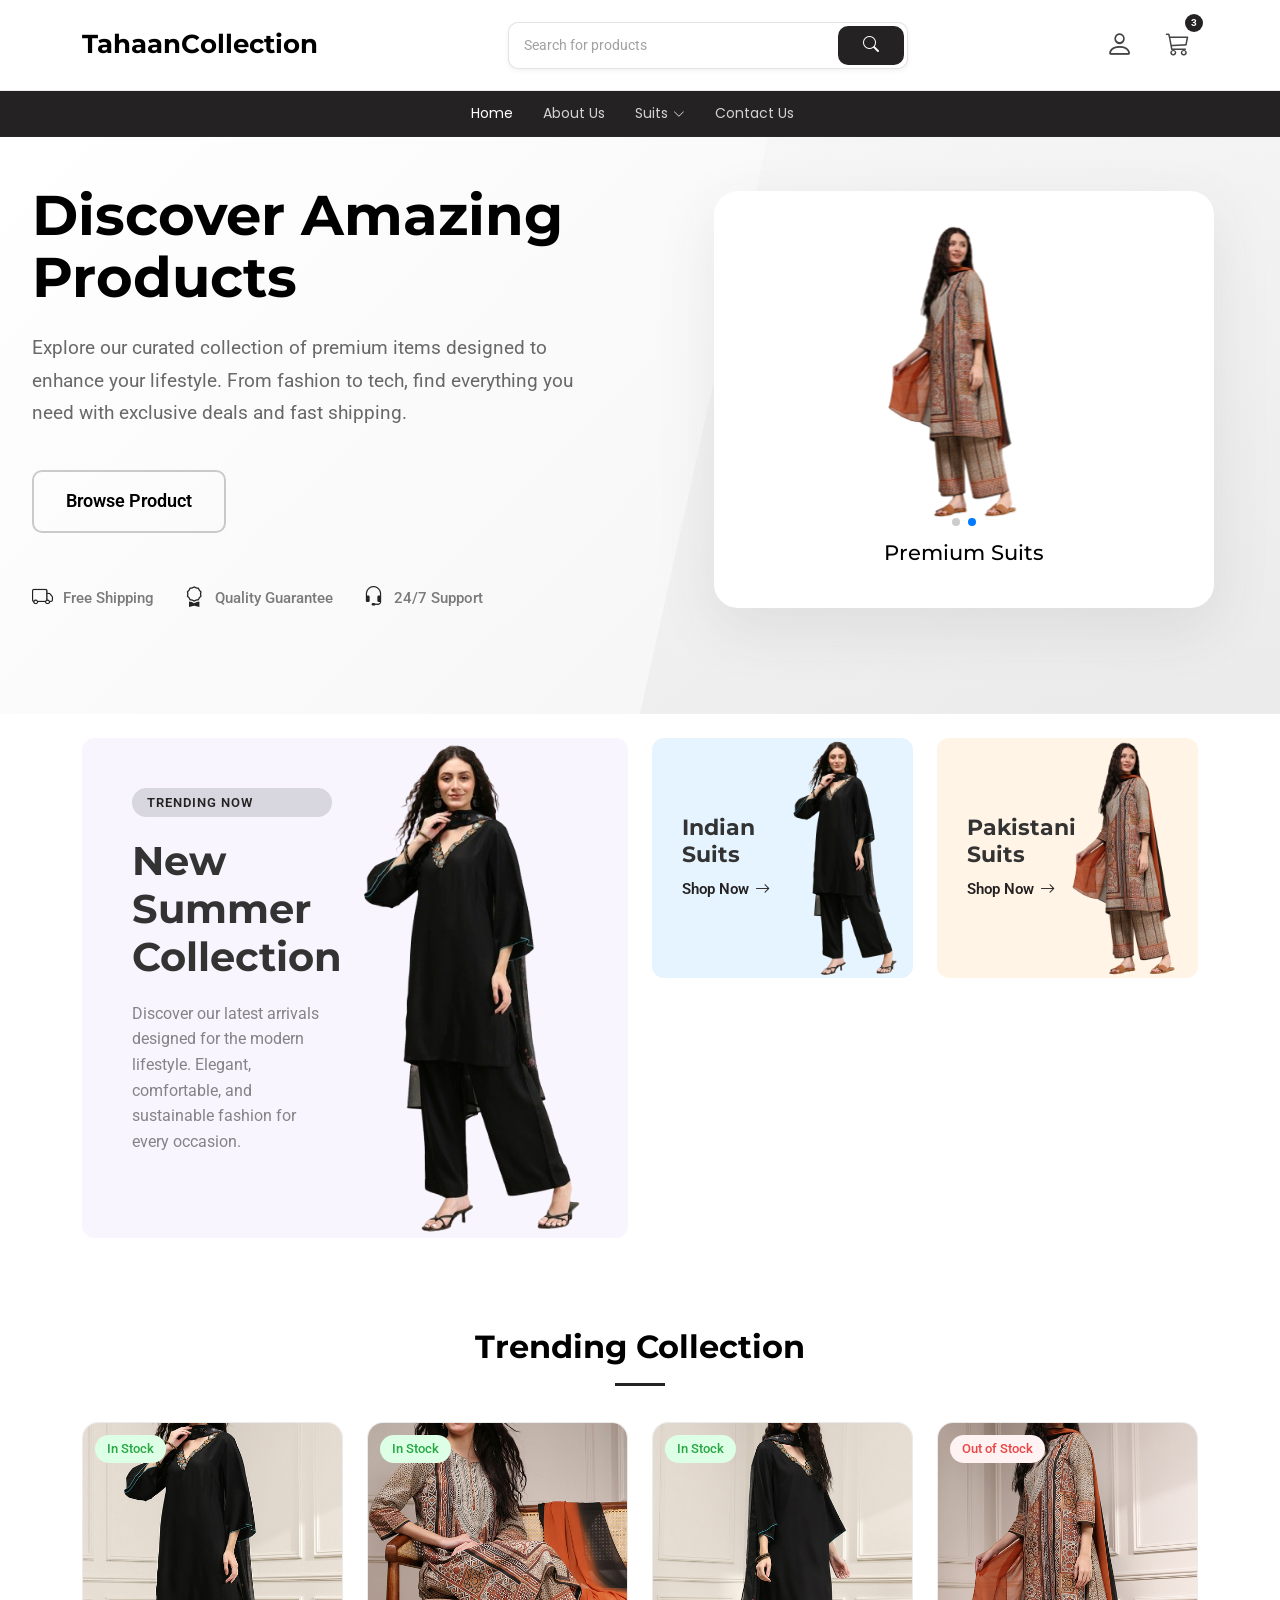
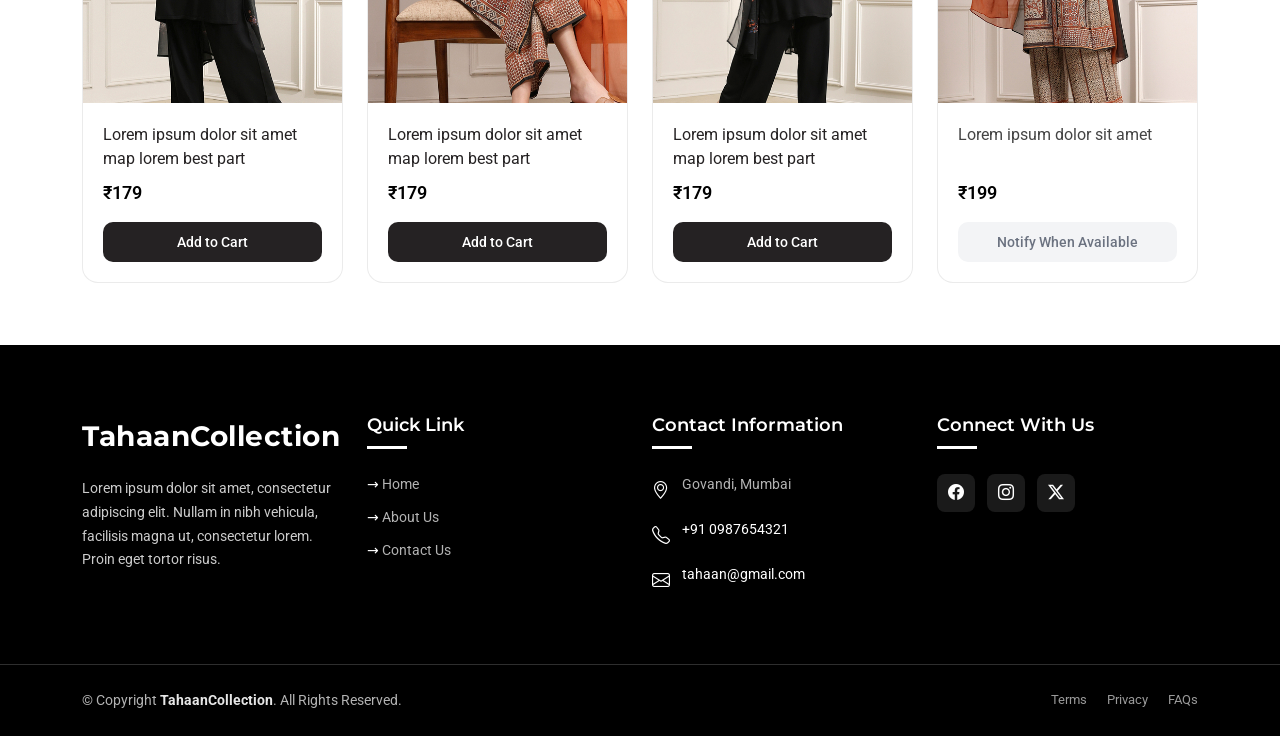
==== commit 5baa8f14: "index update" ====
--- a/index.html
+++ b/index.html
@@ -452,7 +452,7 @@
                 </div>
                 <button type="button" class="btn-add-cart">Add to Cart</button>
               </div>
-            </div>
+            </div> 
 
             <!-- Product Item 4 -->
             <div class="wishlist-card" data-aos="fade-up" data-aos-delay="300">
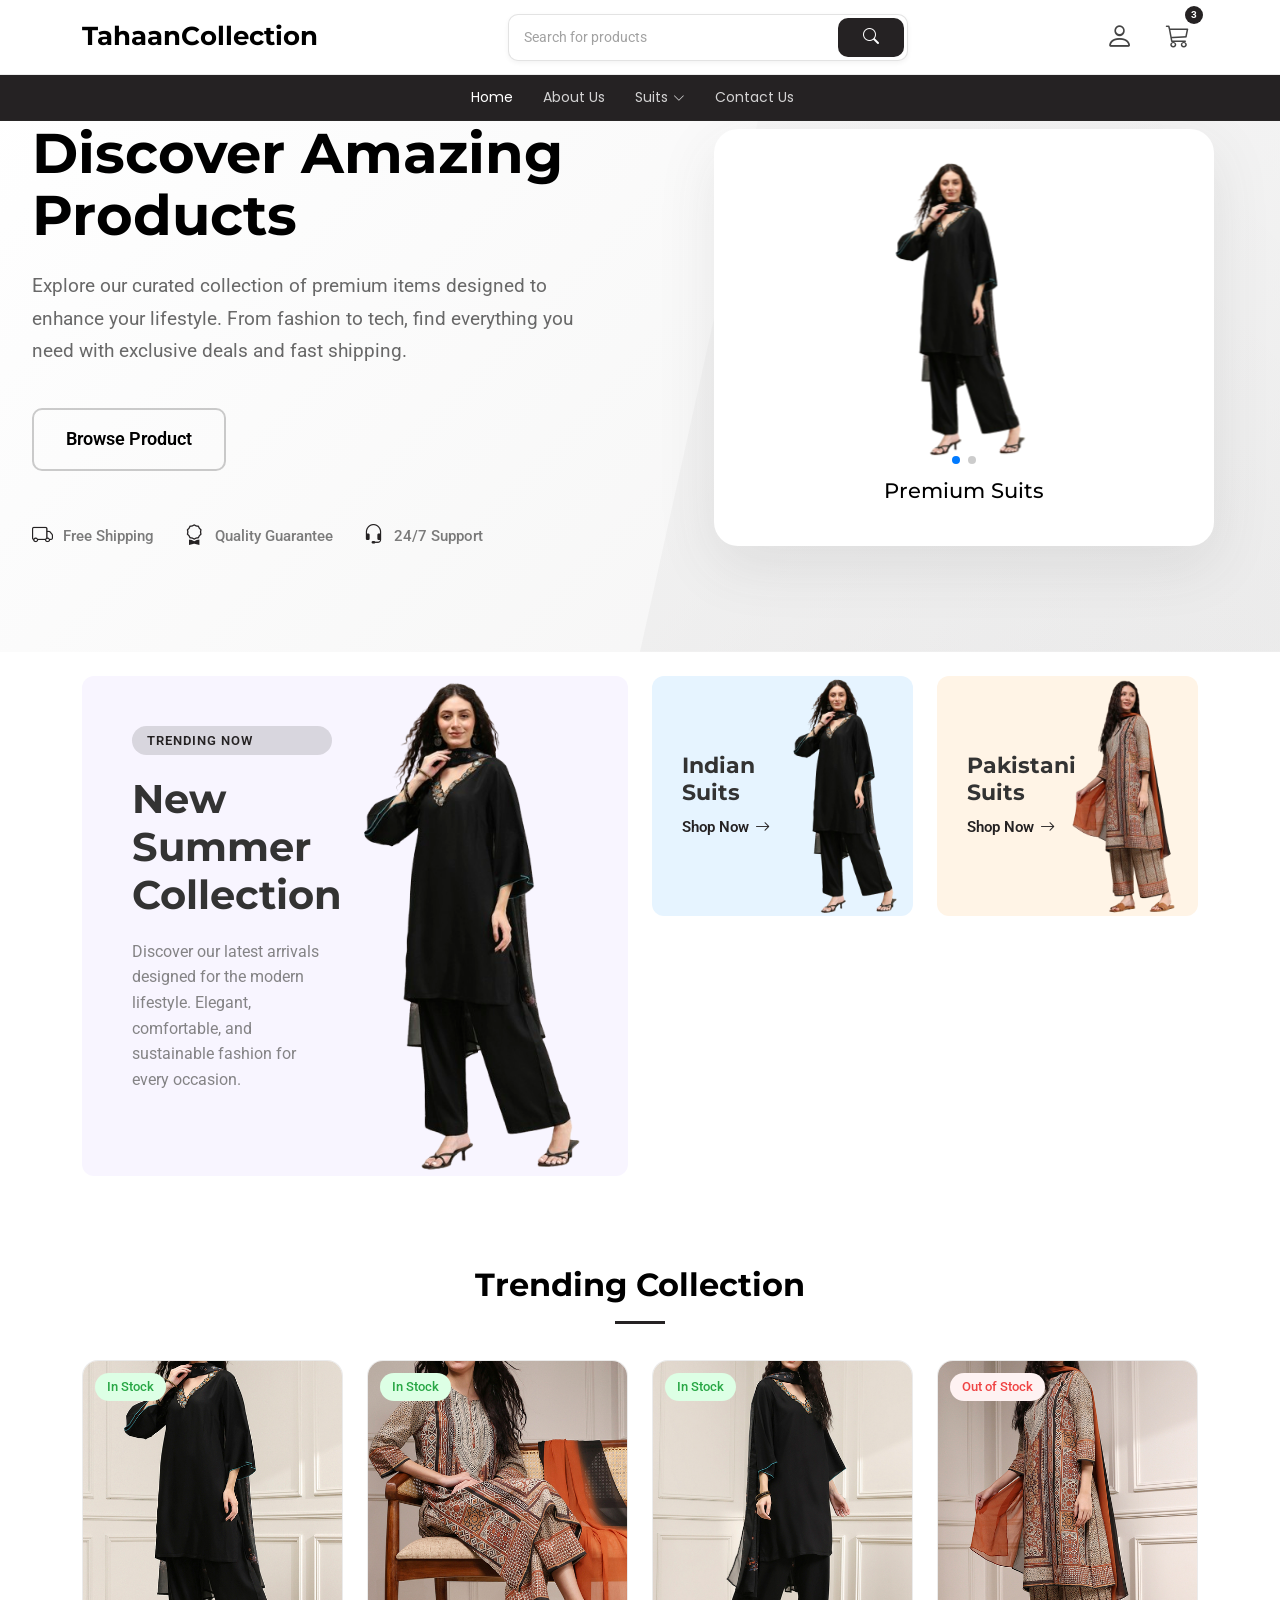
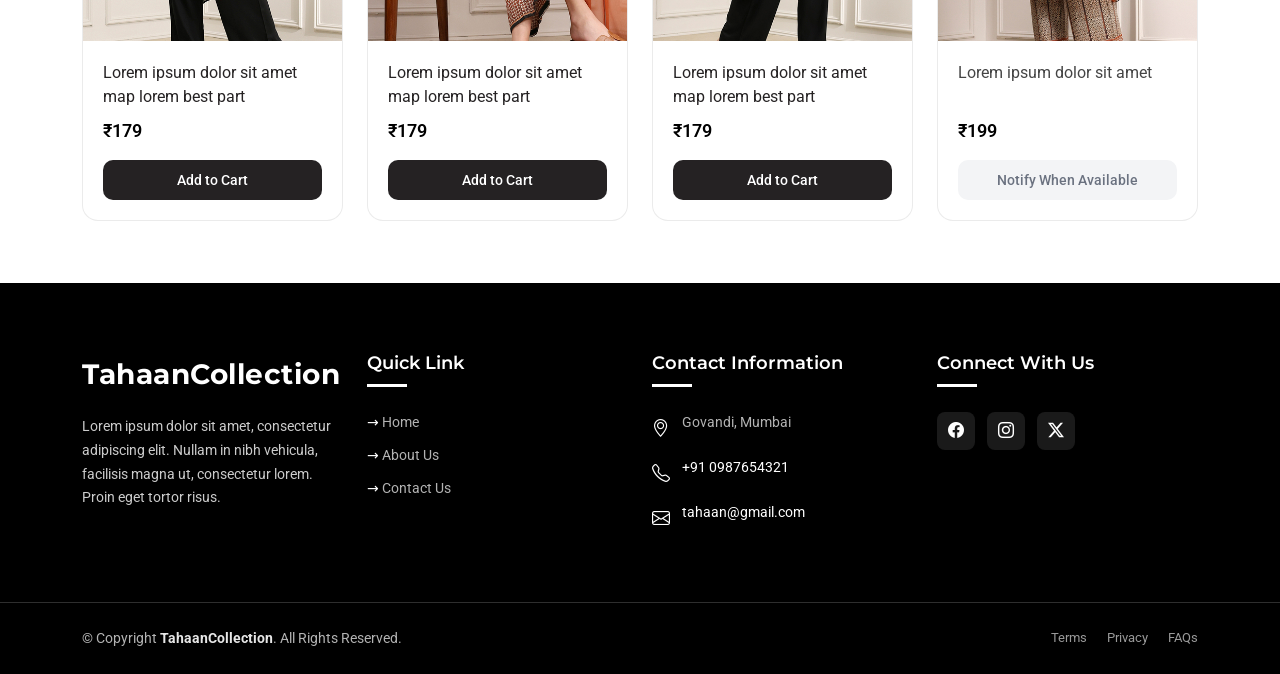
==== commit 1db63c68: "product-details updated" ====
--- a/index.html
+++ b/index.html
@@ -86,6 +86,24 @@
   .hero-visuals {
     margin-top: 2rem;
   }
+  .header-nav{
+    z-index: 1000 !important;
+  }
+}
+.header-nav {
+  position: fixed; /* Keep the header in place */
+  /* top: 100px; */
+  width: 100%;
+  z-index: -1;
+  transition: transform 0.3s ease-in-out; /* Smooth transition for hiding/showing */
+}
+
+.header-nav.scroll-down {
+  transform: translateY(-100%);
+}
+
+.header-nav.scroll-up {
+  transform: translateY(0);
 }
 
 </style>
@@ -98,7 +116,7 @@
     <!-- Main Header -->
     <div class="main-header">
       <div class="container-fluid container-xl">
-        <div class="d-flex py-3 align-items-center justify-content-between">
+        <div class="d-flex py-2 align-items-center justify-content-between">
 
           <!-- Logo -->
           <a href="index.html" class="logo d-flex align-items-center">
--- a/assets/css/main.css
+++ b/assets/css/main.css
@@ -90,8 +90,43 @@
   font-family: var(--heading-font);
 }
 
+/* rating star */
+ .star-rating {
+    direction: rtl;
+    display: inline-flex;
+    gap: 5px;
+    font-size: 24px;
+    float: left;
+  }
+
+  .star-rating input[type="radio"] {
+    display: none;
+  }
+
+  .star-rating label {
+    color: #ddd;
+    cursor: pointer;
+    transition: color 0.2s;
+  }
+
+  .star-rating input:checked ~ label i,
+  .star-rating label:hover ~ label i,
+  .star-rating label:hover i {
+    color: #ffc107; /* Gold color */
+  }
 /* Pulsating Play Button
 ------------------------------*/
+.btn-primary{
+  background-color: #000;
+  color:#fff;
+  border: #000;
+  padding: 10px 20px;
+}
+.btn-primary:hover{
+   background-color: #000;
+  color:#fff;
+  border: #000;
+}
 .pulsating-play-btn {
   width: 94px;
   height: 94px;
@@ -303,6 +338,7 @@
 
 .header .main-header {
   border-bottom: 1px solid color-mix(in srgb, var(--default-color), transparent 90%);
+  background: #fff;
 }
 
 .header .main-header .logo {
@@ -489,7 +525,11 @@
   color: color-mix(in srgb, var(--default-color), transparent 50%);
   font-size: 14px;
 }
-
+.form-control:focus{
+  border-color: var(--accent-color);
+  box-shadow: 0 0 0 4px color-mix(in srgb, var(--accent-color), transparent 85%);
+  outline: none;
+}
 .header .search-form .input-group .form-control:focus {
   box-shadow: none;
 }
@@ -1141,9 +1181,10 @@
     display: none;
   }
 
-  .navmenu .products-megamenu-2 .desktop-megamenu,
-  .navmenu .products-megamenu-2 .active,
-  .navmenu .products-megamenu-2 .active:focus {
+  .navmenu .products-megamenu-2 .desktop-megamenu
+  /* .navmenu .products-megamenu-2 .active, */
+  /* .navmenu .products-megamenu-2 .active:focus */
+   {
     background-color: var(--nav-dropdown-background-color);
   }
 
